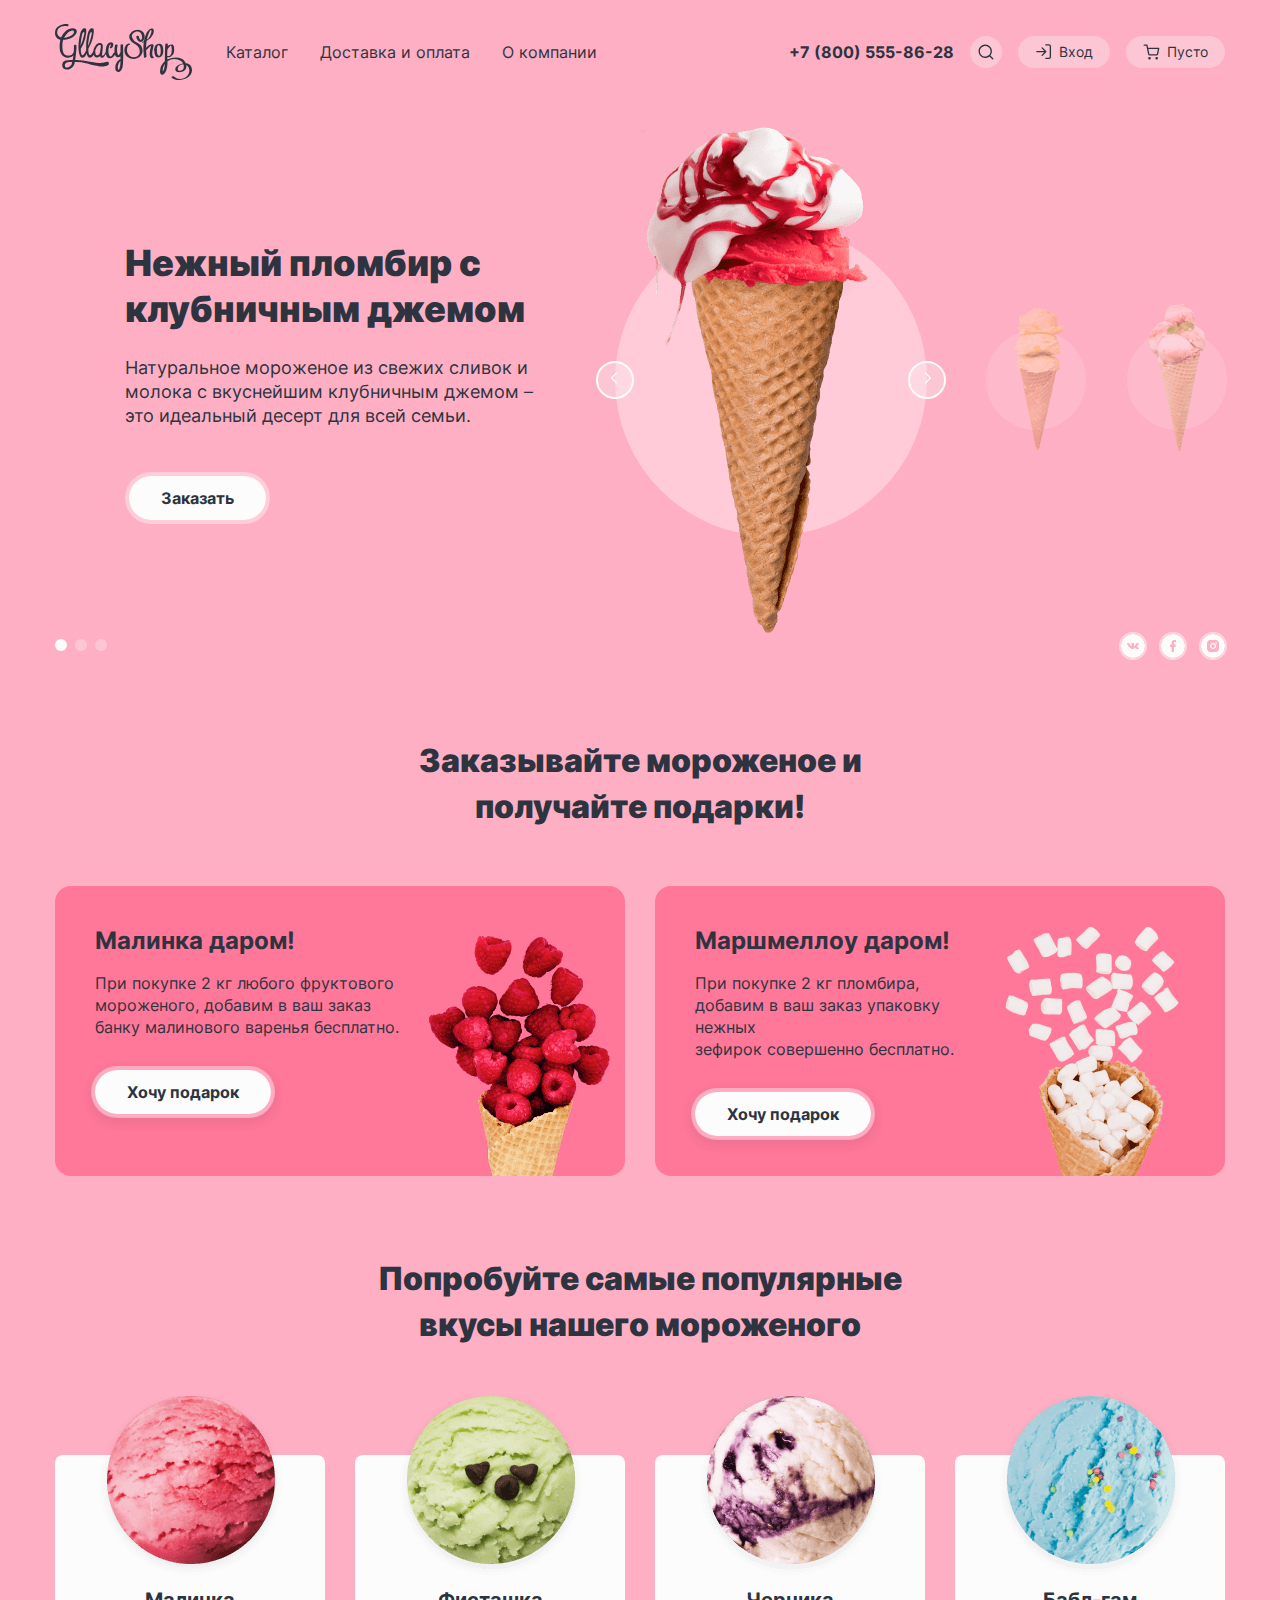
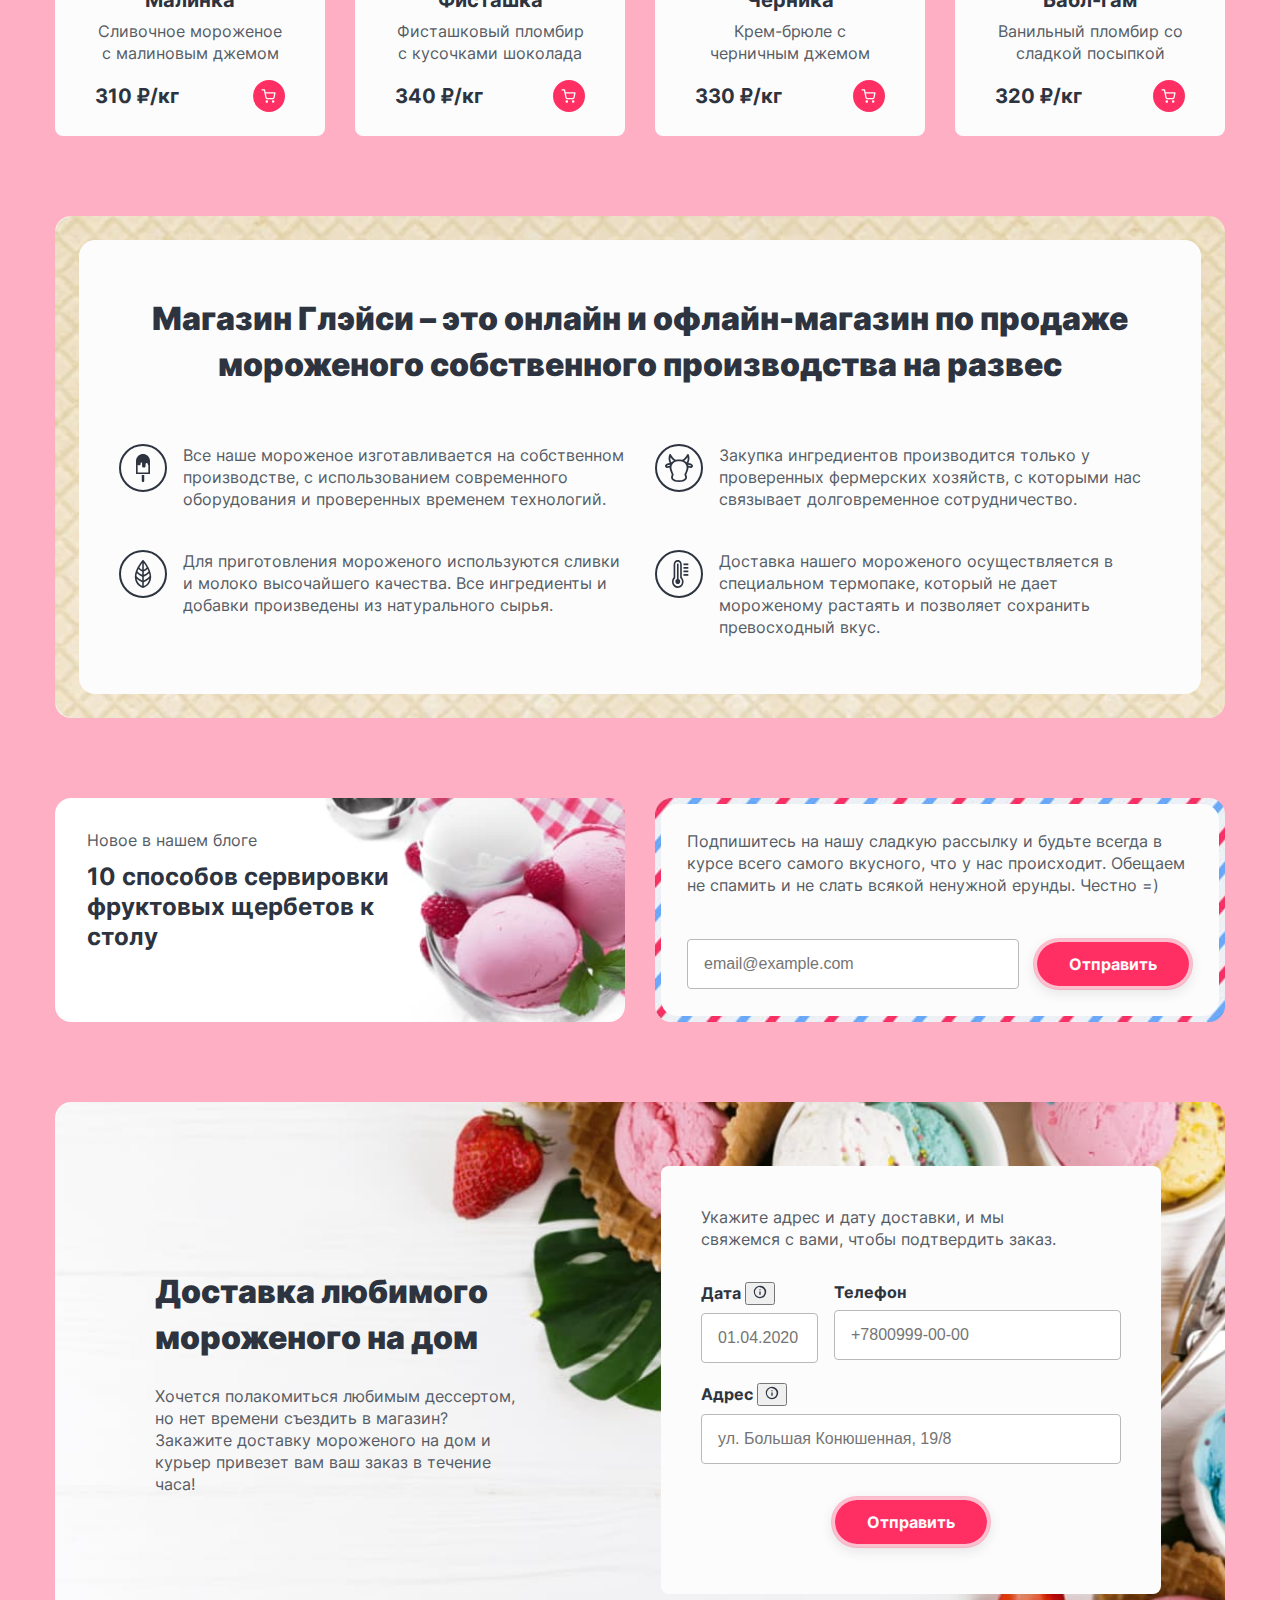
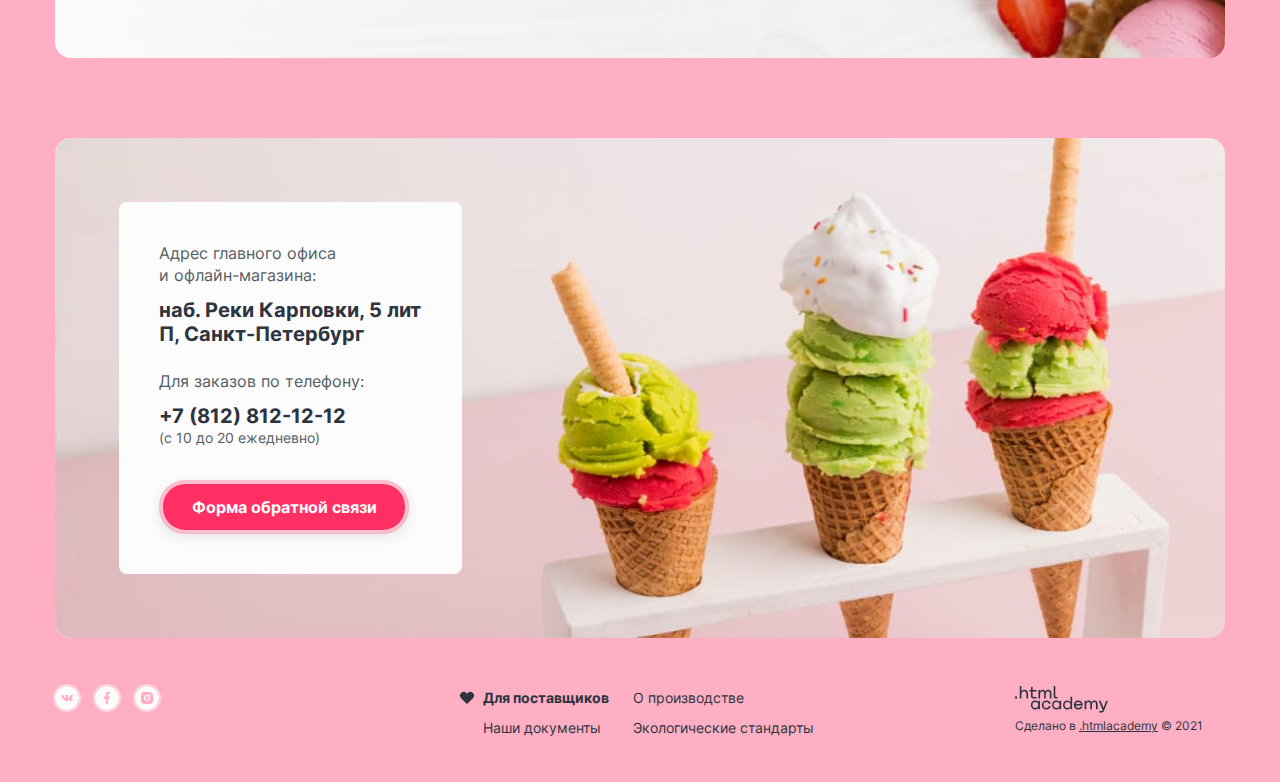
==== index.html @ a605c4fc "some positioning updates" ====
<!DOCTYPE html>
<html lang="ru">

<head>
  <meta charset="utf-8">
  <title>Gllacy Shop</title>
  <link rel="stylesheet" href="styles/styles.css">
</head>


<body>
  <header class="page-header">
    <div class="header-container">
      <a class="navigation-logo" href="index.html">
        <img class="icon-logo" src="images/icons/logo.svg" alt="Логотип магазин Gllacy Shop" width="137" height="56">
      </a>
      <nav class="navigation">
        <ul class="navigation-list">
          <li class="navigation-item">
            <a class="navigation-link" href="catalog.html">Каталог</a>
          </li>
          <li class="navigation-item">
            <a class="navigation-link" href="#">Доставка и оплата</a>
          </li>
          <li class="navigation-item">
            <a class="navigation-link" href="#">О компании</a>
          </li>
        </ul>
      </nav>
      <ul class="navigation-user-list">
        <li class="navigation-user-item">
          <a class="navigation-user-phone" href="tel:+78005558628">+7 (800) 555-86-28</a>
        </li>
        <li class="navigation-user-item">
          <a class="navigation-user-link navigation-user-link-search" href="#">
            <span class="visually-hidden">
              Поиск
            </span>
            <span class="navigation-icon">
              <svg aria-hidden="true" focusable="false" width="18" height="18" viewBox="0 0 18 18" fill="none"
                xmlns="http://www.w3.org/2000/svg">
                <path fill-rule="evenodd" clip-rule="evenodd"
                  d="M2.91286 8.24625C2.91286 5.30073 5.30068 2.91292 8.2462 2.91292C11.1917 2.91292 13.5795 5.30073 13.5795 8.24625C13.5795 9.68547 13.0095 10.9915 12.0828 11.951C12.0582 11.9695 12.0346 11.99 12.0123 12.0124C11.9899 12.0347 11.9694 12.0583 11.9509 12.0829C10.9915 13.0095 9.6854 13.5796 8.2462 13.5796C5.30068 13.5796 2.91286 11.1918 2.91286 8.24625ZM12.4653 13.4082C11.3161 14.3487 9.84703 14.9129 8.2462 14.9129C4.5643 14.9129 1.57953 11.9281 1.57953 8.24625C1.57953 4.56435 4.5643 1.57958 8.2462 1.57958C11.9281 1.57958 14.9129 4.56435 14.9129 8.24625C14.9129 9.84711 14.3486 11.3162 13.4081 12.4654L16.2176 15.2749C16.4779 15.5352 16.4779 15.9573 16.2176 16.2177C15.9572 16.478 15.5351 16.478 15.2748 16.2177L12.4653 13.4082Z"
                  fill="#2D3440" />
              </svg>
            </span>
          </a>
        </li>
        <li class="navigation-user-item">
          <a class="navigation-user-link" href="#">
            <span class="navigation-icon">
              <svg aria-hidden="true" focusable="false" width="18" height="18" fill="none"
                xmlns="http://www.w3.org/2000/svg">
                <path fill-rule="evenodd" clip-rule="evenodd"
                  d="M10.2 1.88c0-.37.3-.67.68-.67h3a2.17 2.17 0 0 1 2.16 2.17v10.5a2.17 2.17 0 0 1-2.16 2.16h-3a.67.67 0 0 1 0-1.33h3a.83.83 0 0 0 .83-.84V3.38a.83.83 0 0 0-.84-.83h-3a.67.67 0 0 1-.66-.67ZM6.66 4.4a.67.67 0 0 1 .95 0l3.74 3.75a.66.66 0 0 1 0 .95L7.6 12.85a.67.67 0 1 1-.95-.95l2.62-2.6h-7.4a.67.67 0 0 1 0-1.34h7.4L6.65 5.35a.67.67 0 0 1 0-.95Z"
                  fill="#2D3440" />
              </svg>
            </span>Вход
          </a>
        </li>
        <li class="navigation-user-item">
          <a class="navigation-user-link" href="#">
            <span class="visually-hidden">
              Корзина
            </span>
            <span class="navigation-icon">
              <svg aria-hidden="true" focusable="false" width="18" height="18" fill="none"
                xmlns="http://www.w3.org/2000/svg">
                <path fill-rule="evenodd" clip-rule="evenodd"
                  d="M1.31 1.49a.67.67 0 1 0 0 1.33h2.06l.54 2.7.01.05 1.1 5.44a1.97 1.97 0 0 0 1.96 1.6h6.32a1.97 1.97 0 0 0 1.96-1.6l1.05-5.47a.67.67 0 0 0-.66-.8H5.12l-.55-2.71a.67.67 0 0 0-.65-.54h-2.6Zm5.01 9.26L5.4 6.08h9.46l-.9 4.68a.64.64 0 0 1-.63.5H6.96a.64.64 0 0 1-.64-.5ZM5.21 15.2a1.32 1.32 0 1 1 2.64 0 1.32 1.32 0 0 1-2.64 0Zm7.17 0a1.32 1.32 0 1 1 2.64 0 1.32 1.32 0 0 1-2.64 0Z"
                  fill="#2D3440" />
              </svg>
            </span>
            Пусто
          </a>
        </li>
      </ul>
    </div>
  </header>
  <main class="main-container main-index">
    <h1 class="visually-hidden">Магазин "Глейси"</h1>
    <div class="slider-block-wrapper">
      <div class="slider-block">
        <article class="promo-slider-box">
          <div class="promo-slider-item">
            <h2 class="promo-slider-title">Нежный пломбир с клубничным джемом</h2>
            <p class="promo-slider-description">Натуральное мороженое из свежих сливок
              и молока с вкуснейшим клубничным джемом – это идеальный десерт для всей семьи. </p>
            <a class="promo-slider-order-link" href="catalog.html">Заказать</a>
          </div>
          <div class="promo-slider-image">
            <div class="slider-image-parent-big">
              <img class="slider-image" src="images/slide/big-ice-jam.png" alt="Нежный пломбир с клубничным джемом"
                width="306" height="507" />
            </div>
            <div class="slider-image-parent-sub1">
              <img class="slider-image-sub1" src="images/slide/ice-banan.png" alt="Сливочное мороженое со вкусом банана"
                width="66" height="150">
            </div>
            <div class="slider-image-parent-sub2">
              <img class="slider-image-sub2" src="images/slide/ice-marshmallow.png"
                alt="Карамельный пломбир с маршмеллоу" width="66" height="150">
            </div>
          </div>
        </article>
        <article class="promo-slider-box visually-hidden">
          <div class="promo-slider-item">
            <h2 class="promo-slider-title">Сливочное мороженое со вкусом банана</h2>
            <p class="promo-slider-description">Сливочное мороженое с ярким банановым вкусом подарит вам свежесть и
              наслаждение даже в самый жаркий летний день. </p>
            <a class="promo-slider-order-link" href="catalog.html">Заказать</a>
          </div>
          <div class="promo-slider-image">
            <div class="slider-image-parent-big">
              <img class="slider-image" src="images/slide/big-ice-banan.png" alt="Сливочное мороженое со вкусом банана"
                width="306" height="507">
            </div>
            <div class="slider-image-parent-sub1">
              <img class="slider-image-sub1" src="images/slide/ice-marshmallow.png"
                alt="Карамельный пломбир с маршмеллоу" width="66" height="150">
            </div>
            <div class="slider-image-parent-sub2">
              <img class="slider-image-sub2" src="images/slide/ice-jam.png" alt="Нежный пломбир с клубничным джемом"
                width="66" height="150">
            </div>
          </div>
        </article>
        <article class="promo-slider-box visually-hidden">
          <div class="promo-slider-item">
            <h2 class="promo-slider-title">Карамельный пломбир с маршмеллоу</h2>
            <p class="promo-slider-description">Необычный сладкий дессерт с карамельный топпингом и кусочками зефира
              завоюет
              сердца сладкоежек всех возрастов.</p>
            <a class="promo-slider-order-link" href="catalog.html">Заказать</a>
          </div>
          <div class="promo-slider-image">
            <div class="slider-image-parent-big">
              <img class="slider-image" src="images/slide/big-ice-marshmallow.png"
                alt="Карамельный пломбир с маршмеллоу" width="306" height="507">
            </div>
            <div class="slider-image-parent-sub1">
              <img class="slider-image-sub1" src="images/slide/ice-jam.png" alt="Нежный пломбир с клубничным джемом"
                width="66" height="150">
            </div>
            <div class="slider-image-parent-sub2">
              <img class="slider-image-sub2" src="images/slide/ice-banan.png" alt="Сливочное мороженое со вкусом банана"
                width="66" height="150">
            </div>
          </div>
        </article>
        <div class="slider-controls">
          <button class="slider-button slider-prev" type="button">
            <span class="visually-hidden">Предыдущее фото</span>
            <span class="slider-button-prev">
              <svg class="icon-pagination" aria-hidden="true" focusable="false" width="16" height="16"
                viewBox="0 0 16 16" fill="none" xmlns="http://www.w3.org/2000/svg">
                <path fill-rule="evenodd" clip-rule="evenodd"
                  d="M9.8033 3.80521C10.063 3.54551 10.063 3.12446 9.8033 2.86476C9.54361 2.60506 9.12255 2.60506 8.86285 2.86476L4.19477 7.53284C3.93593 7.79168 3.93508 8.21081 4.19221 8.47071C4.19338 8.47189 4.19454 8.47307 4.19572 8.47424L8.8638 13.1423C9.12349 13.402 9.54455 13.402 9.80425 13.1423C10.0639 12.8826 10.0639 12.4616 9.80425 12.2019L5.60545 8.00307L9.8033 3.80521Z" />
              </svg>
            </span>
          </button>
          <button class="slider-button slider-next" type="button">
            <span class="visually-hidden">Следующее фото</span>
            <span class="slider-button-next">
              <svg class="icon-pagination" aria-hidden="true" focusable="false" width="16" height="16"
                viewBox="0 0 16 16" fill="none" xmlns="http://www.w3.org/2000/svg">
                <path fill-rule="evenodd" clip-rule="evenodd"
                  d="M7.13526 2.86476C6.87557 2.60506 6.45451 2.60506 6.19481 2.86476C5.93511 3.12446 5.93511 3.54551 6.19481 3.80521L10.3961 8.00649L6.19477 12.2078C5.93508 12.4675 5.93508 12.8886 6.19477 13.1483C6.45447 13.408 6.87553 13.408 7.13523 13.1483L11.8039 8.47955C11.8049 8.47861 11.8058 8.47767 11.8068 8.47672C12.0665 8.21702 12.0665 7.79597 11.8068 7.53627L7.13526 2.86476Z" />
              </svg>
            </span>
          </button>
        </div>
        <div class="pagination-social-box-wrapper">
          <ol class="slider-pagination">
            <li class="slider-pagination-item">
              <button class="slider-pagination-button slider-pagination-button-current" type="button">
                <span class="visually-hidden">1 фото</span>
              </button>
            </li>
            <li class="slider-pagination-item">
              <button class="slider-pagination-button" type="button">
                <span class="visually-hidden">2 фото</span>
              </button>
            </li>
            <li class="slider-pagination-item">
              <button class="slider-pagination-button" type="button">
                <span class="visually-hidden">3 фото</span>
              </button>
            </li>
          </ol>
          <div class="social-icon-box">
            <h2 class="visually-hidden">мы в социальных сетях</h2>
            <ul class="social-icon-list">
              <li class="social-icon-item">
                <a class="button social-icon-anchor" href="https://vk.com/htmlacademy">
                  <span class="visually-hidden">ВКонтакте</span>

                  <svg aria-hidden="true" focusable="false" width="24" height="24" fill="none"
                    xmlns="http://www.w3.org/2000/svg">
                    <path fill-rule="evenodd" clip-rule="evenodd"
                      d="M24 12a12 12 0 1 1-24 0 12 12 0 0 1 24 0Zm-11.41 2.97h-.72s-1.58.09-2.98-1.18C7.37 12.4 6.03 9.65 6.03 9.65s-.07-.18 0-.27c.1-.1.36-.1.36-.1l1.72-.01s.16.02.27.1c.1.05.15.17.15.17s.28.61.65 1.17c.71 1.08 1.05 1.32 1.29 1.2.35-.16.25-1.53.25-1.53s0-.5-.18-.71c-.14-.17-.41-.22-.53-.24-.1-.01.06-.2.26-.3.31-.13.86-.13 1.5-.13.5 0 .65.03.84.07.46.1.44.41.41 1.08l-.02.7v.18c-.01.34-.02.73.23.88.13.07.45 0 1.26-1.19.38-.56.66-1.23.66-1.23s.07-.12.16-.17c.1-.05.24-.04.24-.04h1.8s.54-.06.63.15c.1.23-.2.75-.94 1.61-.7.82-1.03 1.12-1 1.38.01.2.23.38.66.72.89.73 1.13 1.1 1.18 1.2l.01.01c.4.58-.44.62-.44.62l-1.6.02s-.34.06-.8-.2a3.94 3.94 0 0 1-.69-.6c-.33-.34-.65-.66-.91-.58-.45.12-.44.96-.44.96s0 .18-.1.28c-.1.1-.32.12-.32.12Z" />
                  </svg>

                </a>
              </li>
              <li class="social-icon-item">
                <a class="button social-icon-anchor" href="https://www.facebook.com/htmlacademy">
                  <span class="visually-hidden">Фейсбук</span>

                  <svg aria-hidden="true" focusable="false" width="24" height="24" fill="none"
                    xmlns="http://www.w3.org/2000/svg">
                    <path fill-rule="evenodd" clip-rule="evenodd"
                      d="M24 12a12 12 0 1 1-24 0 12 12 0 0 1 24 0Zm-9.57.9H13V18h-2.29v-5.1H9v-2.4h1.71V8.82c0-1.83 1.1-2.82 2.66-2.82.74 0 1.44.06 1.63.08V8.1h-.86C13 8.1 13 8.68 13 9.3v1.2h2l-.57 2.4Z" />
                  </svg>

                </a>
              </li>
              <li class="social-icon-item">
                <a class="button social-icon-anchor" href="https://www.instagram.com/htmlacademy">
                  <span class="visually-hidden">Интаграм</span>

                  <svg aria-hidden="true" focusable="false" width="24" height="24" fill="none"
                    xmlns="http://www.w3.org/2000/svg">
                    <path fill-rule="evenodd" clip-rule="evenodd"
                      d="M24 12a12 12 0 1 1-24 0 12 12 0 0 1 24 0Zm-9.53-5.96C13.83 6 13.63 6 12 6c-1.63 0-1.83 0-2.47.04-.64.03-1.08.13-1.46.28-.4.15-.76.38-1.06.69-.3.3-.54.66-.7 1.06-.14.38-.24.82-.27 1.46C6 10.17 6 10.37 6 12c0 1.63 0 1.83.04 2.47.03.64.13 1.08.28 1.46.15.4.38.76.69 1.06.3.3.66.54 1.06.7.38.14.82.24 1.46.27.64.03.84.04 2.47.04 1.63 0 1.83 0 2.47-.04a4.43 4.43 0 0 0 1.46-.28c.4-.15.76-.38 1.06-.69.3-.3.54-.66.7-1.06.14-.38.24-.82.27-1.46.03-.64.04-.84.04-2.47 0-1.63 0-1.83-.04-2.47a4.43 4.43 0 0 0-.28-1.46c-.15-.4-.38-.76-.69-1.06a2.93 2.93 0 0 0-1.06-.7 4.42 4.42 0 0 0-1.46-.27Zm-4.6 3.84a3 3 0 1 1 4.25 4.24 3 3 0 0 1-4.24-4.24Zm5.81-1.56a.75.75 0 1 1-1.06 1.06.75.75 0 0 1 1.06-1.06Zm-2.4 2.4a1.8 1.8 0 1 0-2.55 2.55 1.8 1.8 0 0 0 2.54-2.54Z" />
                  </svg>

                </a>
              </li>
            </ul>
          </div>
        </div>
      </div>
    </div>
    <div class="free-gifts-wrapper">
      <section class="free-gifts">
        <h2 class="free-gifts-title">Заказывайте мороженое и получайте подарки!</h2>
        <div class="free-gifts-box">
          <article class="free-gifts-article free-gifts-article-raspberry">
            <div class="free-gifts-text-box">
              <h3 class="free-gifts-article-title free-gifts-title-raspberry">Малинка даром!</h3>
              <p class="free-gifts-description-raspberry">При покупке 2 кг любого фруктового мороженого, добавим в ваш
                заказ банку
                малинового варенья бесплатно.</p>
              <a class="free-gifts-link" href="#">Хочу подарок</a>
            </div>
          </article>
          <article class="free-gifts-article free-gifts-article-marshmallow">
            <div class="free-gifts-text-box">
              <h3 class="free-gifts-article-title free-gifts-title-marshmallow">Маршмеллоу даром!</h3>
              <p class="free-gifts-description-marshmallow">При покупке 2 кг пломбира, добавим в ваш заказ упаковку
                нежных<br> зефирок
                совершенно бесплатно.</p>
              <a class="free-gifts-link" href="#">Хочу подарок</a>
            </div>
          </article>
        </div>
      </section>
    </div>
    <div class="product-wrapper">
      <section class="product">
        <h2 class="product-title">Попробуйте самые популярные вкусы нашего мороженого</h2>
        <ul class="product-list">
          <li class="product-card color-primary-text">
            <a class="product-card-link" href="product.html">
              <img class="card-image" src="images/catalog/raspberry.png" alt="Шарик мороженого" width="192"
                height="184">
              <h3 class="card-title">Малинка</h3>
            </a>
            <p class="card-description">Сливочное мороженое с малиновым джемом</p>
            <div class="card-price-box">
              <span class="visually-hidden">
                Цена
              </span>
              <b class="card-price">310 ₽/кг</b>
              <a class="card-link" href="#">
                <span class="visually-hidden">
                  Купить
                </span>
                <span class="icon-basket-pink">
                  <svg class="icon-basket" aria-hidden="true" focusable="false" width="16" height="16"
                    viewBox="0 0 16 16" fill="none" xmlns="http://www.w3.org/2000/svg">
                    <path fill-rule="evenodd" clip-rule="evenodd"
                      d="M1.16667 1.25C0.798477 1.25 0.5 1.54848 0.5 1.91667C0.5 2.28486 0.798477 2.58333 1.16667 2.58333H2.93794L3.40537 4.91872C3.40821 4.93667 3.41176 4.95438 3.416 4.97182L4.38338 9.80515L4.3835 9.80571C4.46706 10.2257 4.69562 10.603 5.02921 10.8715C5.36111 11.1387 5.77595 11.2813 6.20183 11.2748H11.8225C12.2484 11.2813 12.6633 11.1387 12.9952 10.8715C13.3289 10.6029 13.5575 10.2254 13.641 9.80515L13.641 9.80515L13.642 9.80016L14.5691 4.93872C14.6063 4.74355 14.5545 4.54195 14.4279 4.38887C14.3012 4.23578 14.1129 4.14716 13.9142 4.14716H4.61072L4.1381 1.78583C4.07574 1.47426 3.80215 1.25 3.4844 1.25H1.16667ZM5.69098 9.54444L4.87759 5.4805H13.1084L12.3328 9.54736C12.31 9.65988 12.2485 9.7609 12.1591 9.83291C12.0691 9.90535 11.9565 9.94383 11.841 9.94162L11.841 9.94149H11.8282H6.19614V9.94137L6.18337 9.94162C6.06787 9.94383 5.95528 9.90535 5.8653 9.83291C5.77531 9.76048 5.71368 9.6587 5.69117 9.5454L5.69098 9.54444ZM4.55739 13.5054C4.55739 12.8175 5.1151 12.2597 5.80307 12.2597C6.49105 12.2597 7.04876 12.8175 7.04876 13.5054C7.04876 14.1934 6.49105 14.7511 5.80307 14.7511C5.1151 14.7511 4.55739 14.1934 4.55739 13.5054ZM10.9307 13.5054C10.9307 12.8175 11.4884 12.2597 12.1764 12.2597C12.8644 12.2597 13.4221 12.8175 13.4221 13.5054C13.4221 14.1934 12.8644 14.7511 12.1764 14.7511C11.4884 14.7511 10.9307 14.1934 10.9307 13.5054Z" />
                  </svg>
                </span>
              </a>
            </div>
          </li>
          <li class="product-card color-primary-text">
            <a class="product-card-link" href="product.html">
              <img class="card-image" src="images/catalog/pistachio.png" alt="Шарик мороженого" width="192"
                height="184">
              <h3 class="card-title">Фисташка</h3>
            </a>
            <p class="card-description">Фисташковый пломбир с кусочками шоколада</p>
            <div class="card-price-box">
              <span class="visually-hidden">
                Цена
              </span>
              <b class="card-price">340 ₽/кг</b>
              <a class="card-link" href="#">
                <span class="visually-hidden">
                  Купить
                </span>
                <span class="icon-basket-pink">
                  <svg class="icon-basket" aria-hidden="true" focusable="false" width="16" height="16"
                    viewBox="0 0 16 16" fill="none" xmlns="http://www.w3.org/2000/svg">
                    <path fill-rule="evenodd" clip-rule="evenodd"
                      d="M1.16667 1.25C0.798477 1.25 0.5 1.54848 0.5 1.91667C0.5 2.28486 0.798477 2.58333 1.16667 2.58333H2.93794L3.40537 4.91872C3.40821 4.93667 3.41176 4.95438 3.416 4.97182L4.38338 9.80515L4.3835 9.80571C4.46706 10.2257 4.69562 10.603 5.02921 10.8715C5.36111 11.1387 5.77595 11.2813 6.20183 11.2748H11.8225C12.2484 11.2813 12.6633 11.1387 12.9952 10.8715C13.3289 10.6029 13.5575 10.2254 13.641 9.80515L13.641 9.80515L13.642 9.80016L14.5691 4.93872C14.6063 4.74355 14.5545 4.54195 14.4279 4.38887C14.3012 4.23578 14.1129 4.14716 13.9142 4.14716H4.61072L4.1381 1.78583C4.07574 1.47426 3.80215 1.25 3.4844 1.25H1.16667ZM5.69098 9.54444L4.87759 5.4805H13.1084L12.3328 9.54736C12.31 9.65988 12.2485 9.7609 12.1591 9.83291C12.0691 9.90535 11.9565 9.94383 11.841 9.94162L11.841 9.94149H11.8282H6.19614V9.94137L6.18337 9.94162C6.06787 9.94383 5.95528 9.90535 5.8653 9.83291C5.77531 9.76048 5.71368 9.6587 5.69117 9.5454L5.69098 9.54444ZM4.55739 13.5054C4.55739 12.8175 5.1151 12.2597 5.80307 12.2597C6.49105 12.2597 7.04876 12.8175 7.04876 13.5054C7.04876 14.1934 6.49105 14.7511 5.80307 14.7511C5.1151 14.7511 4.55739 14.1934 4.55739 13.5054ZM10.9307 13.5054C10.9307 12.8175 11.4884 12.2597 12.1764 12.2597C12.8644 12.2597 13.4221 12.8175 13.4221 13.5054C13.4221 14.1934 12.8644 14.7511 12.1764 14.7511C11.4884 14.7511 10.9307 14.1934 10.9307 13.5054Z" />
                  </svg>
                </span>
              </a>
            </div>
          </li>
          <li class="product-card color-primary-text">
            <a class="product-card-link" href="product.html">
              <img class="card-image" src="images/catalog/blueberry.png" alt="Шарик мороженого" width="192"
                height="184">
              <h3 class="card-title">Черника</h3>
            </a>
            <p class="card-description">Крем-брюле с черничным джемом</p>
            <div class="card-price-box">
              <span class="visually-hidden">
                Цена
              </span>
              <b class="card-price">330 ₽/кг</b>
              <a class="card-link" href="#">
                <span class="visually-hidden">
                  Купить
                </span>
                <span class="icon-basket-pink">
                  <svg class="icon-basket" aria-hidden="true" focusable="false" width="16" height="16"
                    viewBox="0 0 16 16" fill="none" xmlns="http://www.w3.org/2000/svg">
                    <path fill-rule="evenodd" clip-rule="evenodd"
                      d="M1.16667 1.25C0.798477 1.25 0.5 1.54848 0.5 1.91667C0.5 2.28486 0.798477 2.58333 1.16667 2.58333H2.93794L3.40537 4.91872C3.40821 4.93667 3.41176 4.95438 3.416 4.97182L4.38338 9.80515L4.3835 9.80571C4.46706 10.2257 4.69562 10.603 5.02921 10.8715C5.36111 11.1387 5.77595 11.2813 6.20183 11.2748H11.8225C12.2484 11.2813 12.6633 11.1387 12.9952 10.8715C13.3289 10.6029 13.5575 10.2254 13.641 9.80515L13.641 9.80515L13.642 9.80016L14.5691 4.93872C14.6063 4.74355 14.5545 4.54195 14.4279 4.38887C14.3012 4.23578 14.1129 4.14716 13.9142 4.14716H4.61072L4.1381 1.78583C4.07574 1.47426 3.80215 1.25 3.4844 1.25H1.16667ZM5.69098 9.54444L4.87759 5.4805H13.1084L12.3328 9.54736C12.31 9.65988 12.2485 9.7609 12.1591 9.83291C12.0691 9.90535 11.9565 9.94383 11.841 9.94162L11.841 9.94149H11.8282H6.19614V9.94137L6.18337 9.94162C6.06787 9.94383 5.95528 9.90535 5.8653 9.83291C5.77531 9.76048 5.71368 9.6587 5.69117 9.5454L5.69098 9.54444ZM4.55739 13.5054C4.55739 12.8175 5.1151 12.2597 5.80307 12.2597C6.49105 12.2597 7.04876 12.8175 7.04876 13.5054C7.04876 14.1934 6.49105 14.7511 5.80307 14.7511C5.1151 14.7511 4.55739 14.1934 4.55739 13.5054ZM10.9307 13.5054C10.9307 12.8175 11.4884 12.2597 12.1764 12.2597C12.8644 12.2597 13.4221 12.8175 13.4221 13.5054C13.4221 14.1934 12.8644 14.7511 12.1764 14.7511C11.4884 14.7511 10.9307 14.1934 10.9307 13.5054Z" />
                  </svg>
                </span>
              </a>
            </div>
          </li>
          <li class="product-card color-primary-text">
            <a class="product-card-link" href="product.html">
              <img class="card-image" src="images/catalog/bubblegum.png" alt="Шарик мороженого" width="192"
                height="184">
              <h3 class="card-title">Бабл-гам</h3>
            </a>
            <p class="card-description">Ванильный пломбир со сладкой посыпкой</p>
            <div class="card-price-box">
              <span class="visually-hidden">
                Цена
              </span>
              <b class="card-price">320 ₽/кг</b>
              <a class="card-link" href="#">
                <span class="visually-hidden">
                  Купить
                </span>
                <span class="icon-basket-pink">
                  <svg class="icon-basket" aria-hidden="true" focusable="false" width="16" height="16"
                    viewBox="0 0 16 16" fill="none" xmlns="http://www.w3.org/2000/svg">
                    <path fill-rule="evenodd" clip-rule="evenodd"
                      d="M1.16667 1.25C0.798477 1.25 0.5 1.54848 0.5 1.91667C0.5 2.28486 0.798477 2.58333 1.16667 2.58333H2.93794L3.40537 4.91872C3.40821 4.93667 3.41176 4.95438 3.416 4.97182L4.38338 9.80515L4.3835 9.80571C4.46706 10.2257 4.69562 10.603 5.02921 10.8715C5.36111 11.1387 5.77595 11.2813 6.20183 11.2748H11.8225C12.2484 11.2813 12.6633 11.1387 12.9952 10.8715C13.3289 10.6029 13.5575 10.2254 13.641 9.80515L13.641 9.80515L13.642 9.80016L14.5691 4.93872C14.6063 4.74355 14.5545 4.54195 14.4279 4.38887C14.3012 4.23578 14.1129 4.14716 13.9142 4.14716H4.61072L4.1381 1.78583C4.07574 1.47426 3.80215 1.25 3.4844 1.25H1.16667ZM5.69098 9.54444L4.87759 5.4805H13.1084L12.3328 9.54736C12.31 9.65988 12.2485 9.7609 12.1591 9.83291C12.0691 9.90535 11.9565 9.94383 11.841 9.94162L11.841 9.94149H11.8282H6.19614V9.94137L6.18337 9.94162C6.06787 9.94383 5.95528 9.90535 5.8653 9.83291C5.77531 9.76048 5.71368 9.6587 5.69117 9.5454L5.69098 9.54444ZM4.55739 13.5054C4.55739 12.8175 5.1151 12.2597 5.80307 12.2597C6.49105 12.2597 7.04876 12.8175 7.04876 13.5054C7.04876 14.1934 6.49105 14.7511 5.80307 14.7511C5.1151 14.7511 4.55739 14.1934 4.55739 13.5054ZM10.9307 13.5054C10.9307 12.8175 11.4884 12.2597 12.1764 12.2597C12.8644 12.2597 13.4221 12.8175 13.4221 13.5054C13.4221 14.1934 12.8644 14.7511 12.1764 14.7511C11.4884 14.7511 10.9307 14.1934 10.9307 13.5054Z" />
                  </svg>
                </span>
              </a>
            </div>
          </li>
        </ul>
      </section>
    </div>
    <div class="advantages-wrapper">
      <article class="advantages">
        <div class="advantages-box">
          <h2 class="advantages-title">Магазин Глэйси – это онлайн и офлайн-магазин по продаже мороженого собственного
            производства на развес</h2>
          <ul class="advantages-list color-primary-text">
            <li class="advantages-item">
              <span class="advantages-icon-ice advantages-icon-circle">
                <svg aria-hidden="true" focusable="false" width="32" height="32" viewBox="0 0 32 32" fill="none"
                  xmlns="http://www.w3.org/2000/svg">
                  <path
                    d="M16 0C14.042 0.00226696 12.1526 0.721694 10.689 2.02231C9.22536 3.32294 8.28885 5.11465 8.05647 7.05882H8V22.9459H24V7.05882H23.9435C23.7111 5.11465 22.7746 3.32294 21.311 2.02231C19.8474 0.721694 17.958 0.00226696 16 0ZM22.1176 21.0635H9.88235V12.3859C10.0569 12.5964 10.2801 12.7612 10.5326 12.8662C10.7851 12.9711 11.0594 13.013 11.3318 12.9882C12.5459 12.9882 13.3365 12.3106 13.3365 11.4541V10.6353C13.3242 10.5223 13.3359 10.408 13.3708 10.2998C13.4057 10.1917 13.4629 10.0921 13.5388 10.0075C13.6147 9.92291 13.7076 9.85527 13.8114 9.80897C13.9152 9.76266 14.0275 9.73873 14.1412 9.73873C14.2548 9.73873 14.3672 9.76266 14.471 9.80897C14.5748 9.85527 14.6676 9.92291 14.7435 10.0075C14.8195 10.0921 14.8767 10.1917 14.9116 10.2998C14.9464 10.408 14.9581 10.5223 14.9459 10.6353V13.7318C14.949 13.9809 15.0049 14.2266 15.1101 14.4525C15.2152 14.6784 15.3671 14.8794 15.5557 15.0422C15.7443 15.205 15.9654 15.326 16.2042 15.397C16.443 15.468 16.6942 15.4875 16.9412 15.4541C17.1822 15.4885 17.4278 15.4721 17.6622 15.4062C17.8966 15.3402 18.1146 15.2261 18.3024 15.0711C18.4902 14.9161 18.6436 14.7236 18.7528 14.5059C18.8619 14.2883 18.9245 14.0503 18.9365 13.8071V11.7271C18.9213 11.5516 18.9428 11.375 18.9996 11.2083C19.0563 11.0417 19.1471 10.8886 19.2661 10.7589C19.3851 10.6291 19.5298 10.5255 19.691 10.4547C19.8521 10.3838 20.0263 10.3472 20.2024 10.3472C20.3784 10.3472 20.5526 10.3838 20.7137 10.4547C20.8749 10.5255 21.0196 10.6291 21.1386 10.7589C21.2576 10.8886 21.3484 11.0417 21.4052 11.2083C21.4619 11.375 21.4834 11.5516 21.4682 11.7271C21.4651 11.7552 21.4651 11.7836 21.4682 11.8118C21.492 11.994 21.5626 12.1669 21.6731 12.3137C21.7836 12.4605 21.9303 12.5762 22.0988 12.6494V21.12L22.1176 21.0635Z"
                    fill="#2D3440" />
                  <path
                    d="M14.5882 30.5882C14.5882 30.9627 14.737 31.3217 15.0017 31.5865C15.2665 31.8513 15.6256 32 16 32C16.3744 32 16.7335 31.8513 16.9983 31.5865C17.263 31.3217 17.4118 30.9627 17.4118 30.5882V23.8871H14.5882V30.5882Z"
                    fill="#2D3440" />
                </svg>
              </span>
              <p class="advantages-description">Все наше мороженое изготавливается на собственном производстве, с
                использованием современного оборудования и проверенных временем технологий.</p>
            </li>
            <li class="advantages-item">
              <span class="advantages-icon-cow advantages-icon-circle">
                <svg aria-hidden="true" focusable="false" width="32" height="32" viewBox="0 0 32 32" fill="none"
                  xmlns="http://www.w3.org/2000/svg">
                  <path
                    d="M26.749 10.2868C27.474 8.80266 27.8877 7.19428 27.9663 5.55457C28.0449 3.91487 27.7868 2.27635 27.2069 0.733729C27.1454 0.545774 27.0283 0.379397 26.8701 0.255243C26.7118 0.131088 26.5193 0.0546191 26.3165 0.0353232C26.1138 0.0160272 25.9096 0.0547534 25.7293 0.146697C25.5491 0.238641 25.4007 0.379756 25.3026 0.552534C23.9811 2.83761 21.1404 6.52192 19.0593 6.69304H18.9656C18.0088 6.51104 17.0374 6.40999 16.0624 6.39105C15.084 6.40976 14.1092 6.51081 13.1489 6.69304H13.076C10.9949 6.53198 8.11254 2.84768 6.78062 0.5626C6.68772 0.379765 6.53967 0.228499 6.35602 0.128794C6.17237 0.0290884 5.96177 -0.0143639 5.75205 0.00417911C5.54233 0.0227221 5.34337 0.102388 5.18144 0.232648C5.01952 0.362908 4.90227 0.537632 4.84517 0.733729C4.25518 2.27092 3.98722 3.90631 4.05689 5.54466C4.12656 7.183 4.53247 8.79157 5.25099 10.2767C3.44041 10.4981 1.14077 11.0619 0.308319 12.4812C0.106372 12.8176 0 13.1996 0 13.5885C0 13.9775 0.106372 14.3595 0.308319 14.6958C0.546685 15.1071 0.901469 15.444 1.33096 15.6669C1.76045 15.8898 2.2468 15.9895 2.73283 15.9541C3.595 15.9371 4.44736 15.7735 5.25099 15.471C5.24385 16.0141 5.28914 16.5567 5.38626 17.0916C5.85074 18.8799 6.4596 20.6301 7.20725 22.3262C7.40495 22.7993 7.62347 23.3328 7.73793 23.6549C7.39611 24.4629 7.12801 25.2982 6.9367 26.1514C6.88729 26.7542 6.96512 27.3605 7.16547 27.9333C7.36582 28.5061 7.6845 29.0335 8.10213 29.4834C9.61095 31.1544 12.2644 32 16.0312 32C19.7981 32 22.4619 31.1544 23.9603 29.4834C24.38 29.0348 24.7 28.5076 24.9005 27.9344C25.1009 27.3613 25.1776 26.7544 25.1257 26.1514C24.9379 25.2985 24.6733 24.4632 24.3349 23.6549C24.4494 23.3328 24.6679 22.8094 24.8552 22.3262C25.6107 20.633 26.2198 18.8822 26.6762 17.0916C26.7812 16.5576 26.83 16.0146 26.8218 15.471C27.5992 15.7646 28.4226 15.928 29.2568 15.9541C29.7441 15.989 30.2317 15.8892 30.6628 15.6664C31.0938 15.4437 31.4506 15.1071 31.6917 14.6958C31.8936 14.3595 32 13.9775 32 13.5885C32 13.1996 31.8936 12.8176 31.6917 12.4812C30.8696 11.1122 28.57 10.5082 26.749 10.2868ZM25.7605 3.60266C26.1358 5.70773 25.7693 7.87373 24.7199 9.75323C24.4591 9.44688 24.1812 9.15452 23.8875 8.87745C23.2994 8.35447 22.6284 7.92623 21.9 7.60909C23.4008 6.48278 24.7043 5.12998 25.7605 3.60266ZM6.29155 3.60266C7.33719 5.14061 8.63803 6.50107 10.1416 7.62922C9.41452 7.93761 8.74889 8.3669 8.17497 8.89759C7.87702 9.17376 7.59561 9.46616 7.33211 9.77337C6.2796 7.8876 5.91311 5.71424 6.29155 3.60266ZM2.19174 13.7295C2.09809 13.5684 2.1293 13.5181 2.19174 13.4778C2.43107 13.0852 3.63812 12.4712 5.94817 12.2396C5.8337 12.5316 5.72965 12.8235 5.636 13.1255C4.28327 13.7999 2.47269 14.2227 2.19174 13.7295ZM24.6263 16.7494C24.1904 18.4019 23.627 20.0204 22.9405 21.5913C22.6688 22.2068 22.4291 22.835 22.2226 23.4738L22.1601 23.7858L22.2746 24.0677C22.6037 24.8353 22.8716 25.6261 23.0758 26.4333C23.0868 26.7508 23.0327 27.0673 22.9166 27.3644C22.8006 27.6616 22.6248 27.9336 22.3995 28.1647C21.6503 29.0002 19.9437 29.9867 16.0416 29.9867C12.1395 29.9867 10.433 28.9801 9.68379 28.1647C9.23452 27.6944 8.99197 27.0735 9.00742 26.4333C9.21588 25.6261 9.4872 24.8353 9.81906 24.0677L9.93352 23.7858L9.86068 23.4738C9.66532 22.8294 9.42901 22.1974 9.1531 21.5813C8.4547 20.0024 7.88414 18.3735 7.44658 16.7091C7.24813 15.5489 7.34533 14.3593 7.72975 13.2436C8.11417 12.128 8.7742 11.1199 9.65257 10.3069C11.2238 8.77679 14.7825 8.43453 16.0208 8.42447C17.2591 8.4144 20.745 8.76673 22.4099 10.327C23.2936 11.1323 23.9582 12.1361 24.3449 13.2494C24.7315 14.3626 24.8281 15.551 24.6263 16.7091V16.7494ZM29.8291 13.7295C29.5585 14.2127 27.7479 13.7999 26.4576 13.1355C26.3744 12.8336 26.2703 12.5416 26.1559 12.2396C28.4451 12.4712 29.6418 13.0852 29.8707 13.4778C29.9227 13.5181 29.9435 13.5684 29.8499 13.7295H29.8291Z"
                    fill="#2D3440" />
                </svg>
              </span>
              <p class="advantages-description">Закупка ингредиентов производится только у проверенных фермерских
                хозяйств,
                с которыми нас связывает долговременное сотрудничество.</p>
            </li>
            <li class="advantages-item">
              <span class="advantages-icon-leaf advantages-icon-circle">
                <svg aria-hidden="true" focusable="false" width="32" height="32" viewBox="0 0 32 32" fill="none"
                  xmlns="http://www.w3.org/2000/svg">
                  <path
                    d="M25.3243 18.4851C24.9176 9.40971 17.0094 0.620945 16.6569 0.238825C16.6569 0.238825 16.6569 0.238825 16.6118 0.238825L16.5033 0.114636L16.3858 0.038212H15.8797L15.708 0H15.6628L15.5001 0.114636L15.4007 0.200613C15.4007 0.200613 15.4007 0.200613 15.3555 0.200613C15.003 0.620945 7.09482 9.41926 6.67004 18.4851C6.66555 18.5518 6.66555 18.6189 6.67004 18.6857C6.67004 19.0296 6.67004 19.3735 6.67004 19.7269C7.01348 29.5665 15.708 31.9739 15.7803 31.993H16.0062C16.0813 32.0023 16.1571 32.0023 16.2322 31.993C16.3135 31.993 24.9989 29.5188 25.3333 19.7269C25.3333 19.3735 25.3333 19.0296 25.3333 18.6857C25.3333 18.6188 25.3243 18.5519 25.3243 18.4851ZM9.05605 15.132C10.8613 16.772 12.9024 18.0974 15.1024 19.0582V23.4049C12.8881 22.2489 9.48083 20.195 8.47763 18.3895C8.55902 17.2871 8.74369 16.1959 9.02894 15.132H9.05605ZM10.8636 10.2599C12.0457 11.5651 13.4961 12.5653 15.1024 13.1831V16.947C13.083 16.0461 11.2431 14.7496 9.67967 13.1258C10.0235 12.1479 10.4188 11.1912 10.8636 10.2599ZM22.3508 13.1258C20.7881 14.7505 18.948 16.0471 16.9281 16.947V13.1831C18.5215 12.5601 19.959 11.5602 21.1307 10.2599C21.5866 11.1779 21.994 12.1219 22.3508 13.0876V13.1258ZM16.9281 11.1579V3.5155C18.136 5.08129 19.2383 6.73485 20.2269 8.46396C19.3552 9.6354 18.2129 10.55 16.91 11.1197L16.9281 11.1579ZM16.9281 23.424V19.0582C19.1365 18.106 21.1868 16.787 23.0016 15.1511C23.2784 16.219 23.454 17.3135 23.5258 18.4182C22.5316 20.195 19.1243 22.2394 16.91 23.3857L16.9281 23.424ZM15.1205 11.1579C13.8116 10.5809 12.6681 9.65222 11.8036 8.46396C12.7904 6.71844 13.8928 5.04887 15.1024 3.46774L15.1205 11.1579ZM8.66742 21.4083C10.6441 23.05 12.8055 24.4265 15.1024 25.5065V29.7098C13.4593 29.0042 12.0095 27.8747 10.8855 26.4246C9.7614 24.9745 8.99886 23.2499 8.66742 21.4083ZM16.91 29.7194V25.497C19.2088 24.4248 21.3707 23.0511 23.345 21.4083C23.0276 23.2569 22.2704 24.9898 21.1447 26.4437C20.0189 27.8977 18.5616 29.025 16.91 29.7194Z"
                    fill="#2D3440" />
                </svg>
              </span>
              <p class="advantages-description">Для приготовления мороженого используются сливки и молоко высочайшего
                качества. Все ингредиенты и добавки произведены из натурального сырья.</p>
            </li>
            <li class="advantages-item">
              <span class="advantages-icon-thermometer advantages-icon-circle">
                <svg aria-hidden="true" focusable="false" width="32" height="32" viewBox="0 0 32 32" fill="none"
                  xmlns="http://www.w3.org/2000/svg">
                  <path
                    d="M19.1889 5.06946C19.1889 3.72496 18.6972 2.43552 17.8221 1.48481C16.9469 0.534102 15.7599 0 14.5222 0C13.2846 0 12.0976 0.534102 11.2224 1.48481C10.3473 2.43552 9.85559 3.72496 9.85559 5.06946V19.8243C8.65922 21.1507 7.99251 22.936 8.00006 24.793C7.99686 25.9823 8.26542 27.1538 8.78166 28.2026C9.29791 29.2514 10.0457 30.1445 10.958 30.802C11.8702 31.4595 12.9185 31.8607 14.0086 31.9697C15.0988 32.0788 16.1969 31.8921 17.2043 31.4266C18.2117 30.9611 19.097 30.2312 19.7809 29.3025C20.4647 28.3737 20.9256 27.2751 21.1223 26.1052C21.319 24.9352 21.2453 23.7306 20.9079 22.5992C20.5704 21.4678 19.9798 20.4451 19.1889 19.6228V5.06946ZM19.3559 24.793C19.3653 25.6725 19.1676 26.5399 18.7815 27.3131C18.3955 28.0862 17.834 28.7393 17.1503 29.2104C16.4665 29.6814 15.6833 29.9549 14.875 30.0047C14.0667 30.0544 13.26 29.879 12.5317 29.4949C11.8033 29.1108 11.1774 28.5308 10.7134 27.8101C10.2494 27.0893 9.96267 26.2517 9.88046 25.3767C9.79825 24.5017 9.92328 23.6185 10.2437 22.8107C10.5641 22.003 11.0692 21.2976 11.7111 20.7616V5.06946C11.7111 4.25955 12.0073 3.48281 12.5345 2.91012C13.0617 2.33743 13.7767 2.01569 14.5222 2.01569C15.2678 2.01569 15.9828 2.33743 16.51 2.91012C17.0372 3.48281 17.3334 4.25955 17.3334 5.06946V20.5701C17.9595 21.0441 18.4706 21.6758 18.8228 22.4113C19.1751 23.1467 19.358 23.964 19.3559 24.793Z"
                    fill="#2D3440" />
                  <path
                    d="M15.5335 21.6384V5.14001C15.5335 4.87271 15.4358 4.61637 15.2618 4.42736C15.0878 4.23835 14.8518 4.13217 14.6057 4.13217C14.3597 4.13217 14.1237 4.23835 13.9497 4.42736C13.7757 4.61637 13.678 4.87271 13.678 5.14001V21.6384C13.059 21.8762 12.5372 22.344 12.205 22.9592C11.8728 23.5744 11.7515 24.2974 11.8625 25.0003C11.9736 25.7033 12.3098 26.341 12.8118 26.8007C13.3137 27.2605 13.9492 27.5126 14.6057 27.5126C15.2623 27.5126 15.8977 27.2605 16.3997 26.8007C16.9017 26.341 17.2379 25.7033 17.3489 25.0003C17.46 24.2974 17.3387 23.5744 17.0065 22.9592C16.6742 22.344 16.1525 21.8762 15.5335 21.6384Z"
                    fill="#2D3440" />
                  <path d="M26.6667 3.94068H21.1001V5.95637H26.6667V3.94068Z" fill="#2D3440" />
                  <path d="M26.6667 7.97206H21.1001V9.98775H26.6667V7.97206Z" fill="#2D3440" />
                  <path d="M26.6667 12.0034H21.1001V14.0191H26.6667V12.0034Z" fill="#2D3440" />
                  <path d="M26.6667 16.0348H21.1001V18.0505H26.6667V16.0348Z" fill="#2D3440" />
                </svg>
              </span>
              <p class="advantages-description">Доставка нашего мороженого осуществляется в специальном термопаке,
                который
                не дает мороженому растаять и позволяет сохранить превосходный вкус.</p>
            </li>
          </ul>
        </div>
      </article>
    </div>
    <div class="new-article-subscription-box-wrapper">
      <div class="new-article-subscription-box">
        <article class="new-article">
          <h2 class="new-article-title color-primary-text">Новое в нашем блоге</h2>
          <a class="new-article-link" href="#">10 способов сервировки фруктовых щербетов к столу</a>
        </article>
        <section class="subscription">
          <div class="subscription-box">
            <h2 class="visually-hidden">Подписаться на рассылку</h2>
            <p class="subscription-description color-primary-text">Подпишитесь на нашу сладкую рассылку и будьте всегда
              в курсе всего
              самого
              вкусного, что у нас происходит. Обещаем не спамить и не слать всякой ненужной ерунды. Честно =)</p>
            <form class="subscription-form" action="https://echo.htmlacademy.ru" method="post">
              <div class="subscription-form-box">
                <p class="subscription-email-box">
                  <label class="visually-hidden" for="subscription-email"></label>
                  <input class="subscription-email" type="text" id="subscription-email" name="subscription-form-email"
                    placeholder="email@example.com">
                </p>
                <button class="subscription-button" type="submit">Отправить</button>
              </div>
            </form>
          </div>
        </section>
      </div>
    </div>
    <div class="delivery-wrapper">
      <section class="delivery">
        <div class="delivery-description-box">
          <h2 class="delivery-title">Доставка любимого мороженого на дом</h2>
          <p class="delivery-description color-primary-text">Хочется полакомиться любимым дессертом, но нет времени
            съездить в магазин?
            Закажите доставку мороженого на дом и курьер привезет вам ваш заказ в течение часа!</p>
        </div>
        <form class="delivery-form" action="https://echo.htmlacademy.ru" method="post">
          <p class="delivery-form-description color-primary-text">Укажите адрес и дату доставки, и мы свяжемся с вами,
            чтобы подтвердить
            заказ.</p>
          <div class="delivery-form-box">
            <p class="field-group delivery-form-date">
              <span class="form-label form-label-icon">
                <label class="delivery-date-text" for="delivery-date">Дата</label>
                <button class="info" type="button">
                  <span class="visually-hidden">Посмотреть дополнительную информацию</span>
                  <img class="icon-info" src="images/icons/hidden-info.svg"
                    alt="иконка Посмотреть дополнительную информацию" width="14" height="14">
                </button>
              </span>
              <input class="delivery-date" type="text" name="delivery-date" id="delivery-date" placeholder="01.04.2020">
            </p>
            <p class="field-group delivery-form-phone">
              <label class="delivery-phone-text" for="delivery-phone">Телефон</label>
              <input class="delivery-phone" type="text" name="delivery-phone" id="delivery-phone"
                placeholder="+7800999-00-00">
            </p>
            <p class="field-group delivery-form-address">
              <span class="form-label form-label-icon">
                <label class="delivery-address-text" for="delivery-address">Адрес</label>
                <button class="info" type="button">
                  <span class="visually-hidden">Посмотреть дополнительную информацию</span>
                  <img class="icon-info" src="images/icons/hidden-info.svg"
                    alt="иконка Посмотреть дополнительную информацию" width="14" height="14">
                </button>
              </span>
              <input class="delivery-address" type="text" name="delivery-address" id="delivery-address"
                placeholder="ул. Большая Конюшенная, 19/8">
            </p>
            <button class="subscription-button" type="submit">Отправить</button>
          </div>
        </form>
      </section>
    </div>
    <div class="contacts-wrapper">
      <article class="contacts">
        <h2 class="visually-hidden">Контакты</h2>
        <div class="contacts-box">
          <address class="contacts-address">
            <p class="contacts-address-title color-primary-text">Адрес главного офиса и офлайн-магазина:</p>
            <p class="contacts-address-text">наб. Реки Карповки, 5 лит П, Санкт-Петербург</p>
          </address>
          <h3 class="contacts-phone-title color-primary-text">Для заказов по телефону:</h3>
          <a class="contacts-phone" href="tel:+78128121212">+7 (812) 812-12-12</a>
          <h3 class="visually-hidden">время работы</h3>
          <p class="contacts-schedule">(с 10 до 20 ежедневно)</p>
          <button class="modal-dialog" type="button">Форма обратной связи</button>
        </div>
      </article>
    </div>
  </main>
  <footer class="page-footer">
    <div class="page-footer-container">
      <section class="footer-social">
        <h2 class="visually-hidden">мы в социальных сетях</h2>
        <ul class="social-icon-list">
          <li class="social-icon-item">
            <a class="button social-icon-anchor" href="https://vk.com/htmlacademy">
              <span class="visually-hidden">ВКонтакте</span>
              <svg aria-hidden="true" focusable="false" width="24" height="24" fill="none"
                xmlns="http://www.w3.org/2000/svg">
                <path fill-rule="evenodd" clip-rule="evenodd"
                  d="M24 12a12 12 0 1 1-24 0 12 12 0 0 1 24 0Zm-11.41 2.97h-.72s-1.58.09-2.98-1.18C7.37 12.4 6.03 9.65 6.03 9.65s-.07-.18 0-.27c.1-.1.36-.1.36-.1l1.72-.01s.16.02.27.1c.1.05.15.17.15.17s.28.61.65 1.17c.71 1.08 1.05 1.32 1.29 1.2.35-.16.25-1.53.25-1.53s0-.5-.18-.71c-.14-.17-.41-.22-.53-.24-.1-.01.06-.2.26-.3.31-.13.86-.13 1.5-.13.5 0 .65.03.84.07.46.1.44.41.41 1.08l-.02.7v.18c-.01.34-.02.73.23.88.13.07.45 0 1.26-1.19.38-.56.66-1.23.66-1.23s.07-.12.16-.17c.1-.05.24-.04.24-.04h1.8s.54-.06.63.15c.1.23-.2.75-.94 1.61-.7.82-1.03 1.12-1 1.38.01.2.23.38.66.72.89.73 1.13 1.1 1.18 1.2l.01.01c.4.58-.44.62-.44.62l-1.6.02s-.34.06-.8-.2a3.94 3.94 0 0 1-.69-.6c-.33-.34-.65-.66-.91-.58-.45.12-.44.96-.44.96s0 .18-.1.28c-.1.1-.32.12-.32.12Z" />
              </svg>
            </a>
          </li>
          <li class="social-icon-item">
            <a class="button social-icon-anchor" href="https://www.facebook.com/htmlacademy">
              <span class="visually-hidden">Фейсбук</span>
              <svg aria-hidden="true" focusable="false" width="24" height="24" fill="none"
                xmlns="http://www.w3.org/2000/svg">
                <path fill-rule="evenodd" clip-rule="evenodd"
                  d="M24 12a12 12 0 1 1-24 0 12 12 0 0 1 24 0Zm-9.57.9H13V18h-2.29v-5.1H9v-2.4h1.71V8.82c0-1.83 1.1-2.82 2.66-2.82.74 0 1.44.06 1.63.08V8.1h-.86C13 8.1 13 8.68 13 9.3v1.2h2l-.57 2.4Z" />
              </svg>
            </a>
          </li>
          <li class="social-icon-item">
            <a class="button social-icon-anchor" href="https://www.instagram.com/htmlacademy">
              <span class="visually-hidden">Интаграм</span>

              <svg aria-hidden="true" focusable="false" width="24" height="24" fill="none"
                xmlns="http://www.w3.org/2000/svg">
                <path fill-rule="evenodd" clip-rule="evenodd"
                  d="M24 12a12 12 0 1 1-24 0 12 12 0 0 1 24 0Zm-9.53-5.96C13.83 6 13.63 6 12 6c-1.63 0-1.83 0-2.47.04-.64.03-1.08.13-1.46.28-.4.15-.76.38-1.06.69-.3.3-.54.66-.7 1.06-.14.38-.24.82-.27 1.46C6 10.17 6 10.37 6 12c0 1.63 0 1.83.04 2.47.03.64.13 1.08.28 1.46.15.4.38.76.69 1.06.3.3.66.54 1.06.7.38.14.82.24 1.46.27.64.03.84.04 2.47.04 1.63 0 1.83 0 2.47-.04a4.43 4.43 0 0 0 1.46-.28c.4-.15.76-.38 1.06-.69.3-.3.54-.66.7-1.06.14-.38.24-.82.27-1.46.03-.64.04-.84.04-2.47 0-1.63 0-1.83-.04-2.47a4.43 4.43 0 0 0-.28-1.46c-.15-.4-.38-.76-.69-1.06a2.93 2.93 0 0 0-1.06-.7 4.42 4.42 0 0 0-1.46-.27Zm-4.6 3.84a3 3 0 1 1 4.25 4.24 3 3 0 0 1-4.24-4.24Zm5.81-1.56a.75.75 0 1 1-1.06 1.06.75.75 0 0 1 1.06-1.06Zm-2.4 2.4a1.8 1.8 0 1 0-2.55 2.55 1.8 1.8 0 0 0 2.54-2.54Z" />
              </svg>

            </a>
          </li>
        </ul>
      </section>
      <section class="documents">
        <h2 class="visually-hidden">Для поставщиков</h2>
        <ul class="documents-list">
          <li class="document-item">
            <a class="documents-link documents-link-bold" href="#">
              <span class="document-icon">
                <svg aria-hidden="true" focusable="false" width="16" height="16" fill="none"
                  xmlns="http://www.w3.org/2000/svg">
                  <path
                    d="M13.9 3a3.67 3.67 0 0 0-5.2 0l-.7.7-.7-.7a3.67 3.67 0 0 0-5.2 5.18l.71.7L8 14.09l5.18-5.2.71-.7a3.67 3.67 0 0 0 0-5.19Z"
                    fill="#2D3440" />
                </svg>
              </span>
              Для поставщиков
            </a>
          </li>
          <li class="document-item">
            <a class="documents-link" href="#">О производстве</a>
          </li>
          <li class="document-item">
            <a class="documents-link" href="#">Наши документы</a>
          </li>
          <li class="document-item">
            <a class="documents-link" href="#">Экологические стандарты</a>
          </li>
        </ul>
      </section>
      <section class="made-in">
        <h2 class="visually-hidden">.html academy</h2>
        <a class="made-in-htmlacademy" href="https://htmlacademy.ru">
          <span class="visually-hidden">htmlacademy</span>
          <img class="icon-htmlacademy" src="images/icons/logo-htmlacademy.svg" alt="иконка htmlacademy" width="93"
            height="27">
        </a>
        <p class="made-in-text">Сделано в <a class="htmlacademy-link" href="https://htmlacademy.ru">.htmlacademy</a>
          &#169;
          2021</p>
      </section>
    </div>
  </footer>
</body>

</html>
---- styles/styles.css ----
@font-face {
  font-family: "inter";
  font-style: normal;
  font-weight: 400;
  src: url("../fonts/inter-400.woff2") format("woff2");
  font-display: swap;
}

@font-face {
  font-family: "inter";
  font-style: normal;
  font-weight: 700;
  src: url("../fonts/inter-700.woff2") format("woff2");
  font-display: swap;
}

@font-face {
  font-family: "inter";
  font-style: normal;
  font-weight: 900;
  src: url("../fonts/inter-900.woff2") format("woff2");
  font-display: swap;
}

html {
  height: 100%;
  box-sizing: border-box;
}

*,
*::after,
*::before {
  box-sizing: inherit;
}

body {
  margin: 0;
  display: flex;
  flex-direction: column;
  min-height: 100%;
  font-family: "inter", sans-serif;
  font-size: 16px;
  line-height: 22px;
  font-weight: 400;
  background-color: #feafc3;
  color: #2d3440;
}

.body-blue {
  background-color: #69a9ff;
}

.body-yellow {
  background-color: #fcc850;
}

.visually-hidden {
  position: absolute;
  width: 1px;
  height: 1px;
  margin: -1px;
  padding: 0;
  border: 0;
  clip: rect(0 0 0 0);
  overflow: hidden;
}

.page-header {
  padding-top: 24px;
  padding-bottom: 45px;
}

.header-container {
  display: flex;
  margin: 0 auto;
  width: 1170px;
  align-items: center;
}

.navigation-logo {
  display: flex;
  align-items: center;
  margin-right: 18px;
}

.navigation-list {
  margin: 0;
  padding: 0;
  list-style-type: none;
  display: flex;
  flex-wrap: wrap;
  align-items: flex-start;
}

.navigation-link {
  line-height: 20px;
  text-align: center;
  color: #2d3440;
  text-decoration: none;
  display: block;
  padding: 6px 14px;
  border-radius: 26px;
  border: 2px solid transparent;
}

.navigation-user-list {
  margin: 0;
  padding: 0;
  list-style-type: none;
  display: flex;
  flex-wrap: wrap;
  margin-left: auto;
  align-items: center;
}

.navigation-user-item {
  margin-left: 16px;
}

.navigation-user-link {
  font-size: 14px;
  line-height: 20px;
  text-align: center;
  color: #2d3440;
  text-decoration: none;
  display: block;
  min-width: 32px;
  padding: 4px 15px;
}

.navigation-user-link:active {
  background-color: #fcfcfc;
  border-color: transparent;
}

.navigation-user-link-search {
  padding: 5px 0;
  justify-content: center;
}

.navigation-user-link-search .navigation-icon {
  margin: 0;
}

.navigation-user-link {
  background: rgba(252, 252, 252, 0.3);
  border-radius: 26px;
  display: flex;
  align-items: center;
  border: 2px solid transparent;
}

.navigation-user-link-search svg {
  vertical-align: middle;
}

.navigation-user-phone {
  line-height: 20px;
  font-weight: 700;
  text-align: center;
  color: #2d3440;
  text-decoration: none;
  display: block;
}

.navigation-link,
.navigation-user-phone {
  min-height: 18px;
  min-width: 18px;
}

.navigation-link:not(.navigation-link-current):hover,
.navigation-link:not(.navigation-link-current):focus,
.navigation-user-link:hover,
.navigation-user-link:focus {
  background-color: rgba(252, 252, 252, 0.5);
}

.navigation-link:not(.navigation-link-current):focus,
.navigation-user-link:focus {
  border-color: #2d3440;
}

.navigation-link:not(.navigation-link-current):active {
  border-color: transparent;
  background-color: #fcfcfc;
}

.navigation-link-current {
  background-color: #ff4a78;
  color: #fcfcfc;
  cursor: default;
}

.navigation-icon {
  margin-right: 6px;
}

.navigation-icon svg {
  display: block;
}

.main-container {
  flex-grow: 1;
}

.slider-block-wrapper{
  padding-bottom: 80px;
}

.slider-block {
  width: 1170px;
  margin: 0 auto;
  position: relative;
}

.promo-slider-box {
  display: flex;
}

.slider-controls {
  position: absolute;
  top: 50%;
  width: 350px;
  transform: translateY(calc(-50% - 12px));
  display: flex;
  justify-content: space-between;
  z-index: 11;
  left: 541px;
}

.promo-slider-item {
  padding-left: 70px;
  padding-right: 2px;
  padding-top: 115px;
  padding-bottom: 110px;
  max-width: 542px;
  width: 100%;
  margin-right: 21px;
}

.promo-slider-title {
  margin: 0;
  font-size: 36px;
  line-height: 46px;
  font-weight: 900;
  margin-bottom: 24px;
}

.promo-slider-description {
  margin: 0;
  font-size: 18px;
  line-height: 24px;
  padding-bottom: 44px;
  padding-right: 56px;
}

.promo-slider-order-link,
.free-gifts-link {
  line-height: 20px;
  font-weight: 700;
  text-align: center;
  text-decoration: none;
  color: #2d3440;
  display: inline-block;
  padding: 12px 32px;
  background-color: #fcfcfc;
  border-radius: 26px;
  border: 4px solid rgba(252, 252, 252, 0.4);
  background-clip: padding-box;
}

.promo-slider-order-link:hover,
.free-gifts-link:hover,
.pagination-show-more:hover {
  background-color: rgba(252, 252, 252, 0.4);
  border: 4px solid #fcfcfc;
}

.promo-slider-order-link:focus,
.free-gifts-link:focus,
.pagination-show-more:focus {
  background-color: #fcfcfc;
  border: 2px solid #2d3440;
}

.promo-slider-order-link:disabled,
.promo-slider-order-link[disabled],
.free-gifts-link:disabled,
.free-gifts-link[disabled],
.pagination-show-more:disabled {
  background-color: #e7e7e7;
  border: 4px solid rgba(252, 252, 252, 0.4);
  font-weight: 400;
  color: #b9b9b9;
  cursor: default;
}

.promo-slider-image {
  display: flex;
  align-items: center;
}

.slider-image-parent-big {
  position: relative;
  z-index: 10;
  margin-right: 56px;
  margin-right: 79px;
}

.slider-image-parent-big::after {
  content: '';
  width: 312px;
  height: 312px;
  position: absolute;
  top: calc(50% - 312px/2);
  left: calc(50% - 312px/2);
  z-index: -1;
  background-color: #FFCBD8;
  border-radius: 50%;
}

.slider-image-parent-sub1,
.slider-image-parent-sub2 {
  position: relative;
  z-index: 10;
}

.slider-image-parent-sub1::after,
.slider-image-parent-sub2::after {
  content: '';
  width: 100px;
  height: 100px;
  position: absolute;
  top: calc(50% - 100px/2);
  left: calc(50% - 100px/2);
  z-index: -1;
  background-color:  #FFCBD8;
  border-radius: 50%;
  opacity: 0.4;
}

.slider-image-parent-sub1 {
  margin-right: 75px;
}


.slider-image {
  display: block;
}

.slider-button {
width: 38px;
height: 38px;
border-radius: 26px;
background: rgba(252, 252, 252, 0.3);
border: 2px solid #fcfcfc;
cursor: pointer;
}

.icon-pagination {
  fill: #FCFCFC;
}

.slider-button:hover {
  background-color: #fcfcfc;
  border: 2px solid #fcfcfc;

}

.slider-button:hover .icon-pagination,
.slider-button:focus .icon-pagination{
  fill: #2D3440;
}

.slider-button:focus {
  background-color: rgba(252, 252, 252, 0.3);
  border: 2px solid #2d3440;
}

.slider-button:disabled {
  background-color: rgba(252, 252, 252, 0.3);
  opacity: 0.4;
  border: 2px solid #fcfcfc;
}

.slider-pagination {
  margin: 0;
  padding: 0;
  display: flex;
  flex-wrap: wrap;
  list-style-type: none;
}

.slider-pagination-item {
  margin-right: 8px;
}

.slider-pagination-item:last-child {
  margin-right: 0;
}

.slider-pagination-button {
  padding: 0;
  border: 0;
  background-color: rgba(252, 252, 252, 0.3);
  border-radius: 50%;
  width: 12px;
  height: 12px;
  cursor: pointer;
}

.slider-pagination-button-current {
  background-color: #fcfcfc;
}

.slider-pagination-button:hover {
  border: 1px solid #fcfcfc;
}

.slider-pagination-button:focus {
  border: 1px solid #2d3440;
}

.pagination-social-box-wrapper {
  display: flex;
  justify-content: space-between;
}

.free-gifts-title,
.product-title,
.advantages-title,
.delivery-title,
.catalog-name {
  font-size: 32px;
  line-height: 46px;
  font-weight: 900;
  text-align: center;
  margin-top: 0;
  margin-bottom: 0;
}

.free-gifts-wrapper {
  padding-bottom: 80px;
}

.free-gifts {
  width: 1170px;
  margin: 0 auto;
}

.free-gifts-article-marshmallow .free-gifts-text-box {
  width: 299px;
}

.free-gifts-article-raspberry .free-gifts-text-box {
  width: 326px;
}

.free-gifts-box {
  display: flex;
  justify-content: space-between;
}

.free-gifts-title {
  margin-bottom: 56px;
  margin-left: auto;
  margin-right: auto;
  max-width: 443px;
  width: 100%;
}

.free-gifts-article {
  display: flex;
  justify-content: space-between;
  background-color: #ff7799;
  border-radius: 16px;
  max-width: 570px;
  width: 100%;
  background-repeat: no-repeat;
}

.free-gifts-article-raspberry {
  padding: 40px 15px 36px 36px;
  background-image: url(../images/raspberry.png);
  background-position: bottom 0 right 15px;
}

.free-gifts-article-marshmallow {
  padding: 40px 7px 36px 36px;
  background-image: url(../images/marshmallow.png);

background-position: bottom 0 right 7px;
}

.free-gifts-article-title {
  font-size: 24px;
  line-height: 30px;
  font-weight: 700;
  margin: 0;
  margin-bottom: 16px;
  margin-left: 4px;
}


.free-gifts-description-raspberry {
  margin: 0;
  margin-bottom: 28px;
  margin-left: 4px;
}

.free-gifts-description-marshmallow {
  margin: 0;
  margin-bottom: 28px;
  margin-left: 4px;
}

.free-gifts-link {
  padding: 12px 32px;
  background: #fcfcfc;
  border: 4px solid rgba(252, 252, 252, 0.4);
  box-shadow: 0 4px 12px rgba(45, 52, 64, 0.1);
  border-radius: 26px;
  background-clip: padding-box;
  display: inline-block;
}

.product-wrapper {
  padding-bottom: 80px;
}

.product {
  width: 1170px;
  margin: 0 auto;
}

.product-title {
  margin-bottom: 107px;
  margin-left: auto;
  margin-right: auto;
  max-width: 530px;
  width: 100%;
}

.product-list {
  display: grid;
  grid-template-columns: repeat(4, 270px);
  column-gap: 30px;
  row-gap: 91px;
  margin: 0;
  padding: 0;
  list-style-type: none;
  text-align: center;
}

.product-list-catalog {
  margin-bottom: 57px;
}

.card-title,
.card-price {
  font-size: 20px;
  font-weight: 700;
  line-height: 24px;
  margin: 0;
  color: #2d3440;
}

.card-price-box {
  display: flex;
  justify-content: space-between;
  align-items: center;
}

.card-title {
  margin-bottom: 8px;
  text-align: center;
}

.color-primary-text {
  color: #565c66;
}

.delivery-description {
  margin: 0;
}

.card-description {
  margin-top: 0;
  margin-bottom: 16px;
}

.card-image {
  display: block;
  margin-left: auto;
  margin-right: auto;
  margin-top: -59px;
  margin-bottom: 8px;
}

.product-card-link {
  text-decoration: none;
  color: #2d3440;
}

.product-card {
  background-color: #fcfcfc;
  padding: 0 40px 24px 40px;
  max-width: 270px;
  width: 100%;
  border-radius: 8px;
}

.icon-basket-pink svg {
  display: block;
}

.icon-basket {
  fill: #fcfcfc;
}

.social-icon-anchor {
  display: flex;
}

.social-icon-anchor svg {
  fill:#fcfcfc;
  outline: 2px solid rgba(252, 252, 252, 0.5);
  border-radius: 50%;
}

.social-icon-anchor:hover svg {
  fill:#000000;
  outline: 2px solid rgba(252, 252, 252, 0.5);
  border-radius: 50%;
}

.social-icon-anchor:focus svg {
  fill:#000000;
  outline: 2px solid rgba(138, 47, 47, 0);
  border-radius: 50%;
}

.card-link {
  display: flex;
  justify-content: center;
  align-items: center;
  padding: 6px;
  background: #ff2f64;
  border-radius: 26px;
  border: 2px solid #ff2f64;
  cursor: pointer;
}

.card-link:hover {
  background-color: rgba(252, 252, 252, 0.3);
  border: 2px solid #ff2f64;
}

.card-link:hover .icon-basket {
  fill: #2D3440;
}

.card-link:focus {
  border: 2px solid #2D3440;
  background: #ff2f64;
}

.card-link:focus .icon-basket {
  fill: #fcfcfc;
}

.advantages-wrapper {
  padding-bottom:80px;
}

.advantages {
  background-image: url("../images/background/waffle.jpg");
  background-color: #e1d4b3;
  width: 1170px;
  background-repeat: no-repeat;
  background-size: cover;
  border-radius: 16px;
  margin:0 auto;
  padding: 24px;
}

.advantages-box {
  background-color: #fcfcfc;
  padding: 56px 40px;
  border-radius: 16px;
}

.advantages-title {
  margin-bottom: 56px;
}

.advantages-list {
  margin: 0;
  padding: 0;
  list-style-type: none;
  display: grid;
  grid-template-columns: 506px 506px;
  column-gap: 30px;
  row-gap: 40px;
}

.advantages-item {
  display: flex;
}

.advantages-icon-circle {
  display: flex;
  justify-content: center;
  align-items: center;
  border: 2px solid #2d3440;
  width: 48px;
  height: 48px;
  border-radius: 50%;
  padding: 8px;
  margin-right: 16px;
}

.advantages-description {
  margin: 0;
}

.new-article-subscription-box-wrapper{
  padding-bottom: 80px;
}

.new-article-subscription-box {
  display: flex;
  justify-content: space-between;
  width: 1170px;
  margin: 0 auto;
}

.new-article-title {
  font-size: 16px;
  font-weight: 400;
  line-height: 20px;
  margin: 0;
  margin-bottom: 12px;
}

.new-article-link {
  display: inline-block;
  font-size: 24px;
  font-weight: 700;
  line-height: 30px;
  color: #2d3440;
  text-decoration: none;
  max-width: 303px;
  width: 100%;
}

.new-article {
  background-image: url("../images/background/ice-raspberry.jpg");
  background-color: #ffffff;
  color: #2d3440;
  max-width: 570px;
  width: 100%;
  border-radius: 16px;
  background-repeat: no-repeat;
  background-size: cover;
  padding: 32px 235px 62px 32px;
  display: flex;
  flex-direction: column;
}

.subscription {
  background-image: url("../images/background/post.jpg");
  background-color: #ff2f68;
  max-width: 570px;
  width: 100%;
  border-radius: 16px;
  background-repeat: no-repeat;
  background-size: cover;
  padding: 6px;
  display: flex;
}

.subscription-box {
  background-color: #fcfcfc;
  border-radius: 16px;
  padding: 26px;
}

.subscription-description {
  margin: 0;
  margin-bottom: 42px;
}

.subscription-form-box {
  display: flex;
  justify-content: space-between;
  align-items: center;
}

.subscription-email-box {
  margin: 0;
}

.subscription-email {
  width: 332px;
  font-size: inherit;
}

.subscription-button,
.modal-dialog {
  font-size: 16px;
  font-weight: 700;
  line-height: 20px;
  text-align: center;
  color: #fcfcfc;
  background-color: #ff2f64;
  border-radius: 26px;
  box-shadow: 0 4px 12px rgba(45, 52, 64, 0.1);
  border: 4px solid rgba(255, 47, 100, 0.3);
  background-clip: padding-box;
  padding: 12px 32px;
  cursor: pointer;
  font-family: "inter", sans-serif;
}

.subscription-button:hover,
.modal-dialog:hover {
  background-color:  rgba(252, 252, 252, 0.3);
  border: 4px solid #ff2f64;
  color: #2d3440;
}

.subscription-button:focus,
.modal-dialog:hover:focus {
  background-color: #ff2f64;
  border: 2px solid #2d3440;
  color:#fcfcfc;
}

.subscription-button:disabled,
.modal-dialog:hover:disabled {
  background-color: #b9b9b9;
  border: 4px solid rgba(185, 185, 185, 0.3);
  font-weight: 400;
  color: #565C66;
}


.delivery-wrapper {
  padding-bottom: 80px;
}


.delivery {
  background-image: url("../images/background/ice-fruits-leaf.jpg");
  background-color: #ffffff;
  color: #2d3440;
  width: 1170px;
  border-radius: 16px;
  display: flex;
  background-repeat: no-repeat;
  background-size: cover;
  padding: 64px 64px 64px 100px;
  margin: 0 auto;
}

.delivery-description-box {
  padding: 103px 135px 99px 0;
}

.delivery-title {
  text-align: left;
  margin: 0;
  padding: 0;
  margin-bottom: 24px;
}

.delivery-form-box {
  display: grid;
  grid-template-columns: 117px 287px;
  column-gap: 16px;
  row-gap: 20px;
}

.field-group {
  margin: 0;
  display: flex;
  flex-direction: column;
}

.delivery-form {
  background-color: #fcfcfc;
  border-radius: 8px;
  margin-left: auto;
  padding: 40px;
}

.delivery-form-description {
  max-width: 380px;
  margin: 0;
  margin-bottom: 32px;
}

.form-label,
.delivery-phone-text {
  line-height: 20px;
  font-weight: 700;
  margin-bottom: 8px;
}

.delivery-form input,
.subscription-form input {
  line-height: 20px;
  color: #b9b9b9;
  border: 1px solid #b9b9b9;
  border-radius: 4px;
  padding: 14px 16px;
}

.subscription-form input {
  min-width: 332px;
}

.delivery-date {
  width: 117px;
  font-size: inherit;
}

.delivery-phone {
  width: 287px;
  font-size: inherit;
}

.delivery-address {
  width: 420px;
  font-size: inherit;
}

.delivery-form-address {
  margin-bottom: 12px;
}

.subscription-button {
  grid-column: 1/-1;
  justify-self: center;
}

.contacts {
  background-image: url("../images/background/three-ice.jpg");
  background-color: #ede3e4;
  width: 1170px;
  padding: 64px;
  border-radius: 16px;
  background-repeat: no-repeat;
  background-size: cover;
  margin: 0 auto;
}

.contacts-box {
  max-width: 343px;
  width: 100%;
  background-color: #fcfcfc;
  border-radius: 8px;
  padding: 40px;
}

.contacts-address-title {
  max-width: 179px;
  margin: 0;
  margin-bottom: 12px;
}

.contacts-address {
  font-style: normal;
  margin-bottom: 24px;
}

.contacts-address-text,
.contacts-phone {
  font-size: 20px;
  font-weight: 700;
  line-height: 24px;
}

.contacts-phone {
  color: inherit;
  text-decoration: none;
}

.contacts-address-text {
  margin: 0;
  font-weight: bold;
}

.contacts-phone-title {
  margin: 0;
  font-weight: 400;
  font-size: inherit;
  margin-bottom: 12px;
}

.contacts-schedule {
  font-size: 14px;
  font-weight: 400;
  line-height: 20px;
  color: #565c66;
  margin: 0;
  margin-bottom: 32px;
}

.modal-dialog {
  width: 250px;
  padding: 13px;
}

.page-footer-container {
  display: flex;
  width: 1170px;
  margin: 0 auto;
  padding-top: 48px;
}

.page-footer-container-line {
  border-top: 1px solid rgba(252, 252, 252, 0.3);
}

.footer-social {
  margin-right: 300px;
}

.social-icon-box {
  align-self: flex-end;
}

.social-icon-list {
  margin: 0;
  padding: 0;
  list-style-type: none;
  display: grid;
  grid-template-columns: repeat(3, 24px);
  column-gap: 16px;
  row-gap: 5px;
}

.documents {
  margin-right: 200px;
}

.documents-list {
  margin: 0;
  padding: 0;
  max-width: 356px;
  width: 100%;
  list-style-type: none;
  display: grid;
  grid-template-columns: 150px 206px;
  row-gap: 8px;
}

.documents-link {
  font-size: 14px;
  font-weight: 400;
  line-height: 20px;
  color: #2d3440;
  text-decoration: none;
  padding: 0 0 0 24px;
  position: relative;
}

.documents-link-bold {
  font-weight: 700;
}

.document-icon {
  position: absolute;
  left: 0;
  top: 50%;
  margin-top: -8px;
}

.made-in {
  max-width: 193px;
  width: 100%;
  display: flex;
  flex-direction: column;
  margin-bottom: 48px;
}

.made-in-text {
  font-size: 12px;
  line-height: 16px;
  margin: 0;
}

.htmlacademy-link {
  color: #2d3440;
}

.main-inner {
  margin-bottom: 81px;
  display: flex;
  flex-direction: column;
}

.breadcrumbs-wrapper{
  margin-bottom: 16px;
}
.breadcrumbs,
.button,
.pagination-show-more {
  font-size: 14px;
  font-weight: 700;
  line-height: 20px;
  color: #2d3440;
  margin: 0;
  padding: 0;
}

.breadcrumbs {
  padding: 0;
  list-style-type: none;
  display: flex;
  padding-top: 11px;
  width: 1170px;
  margin: 0 auto;
}

.breadcrumbs-link {
  padding: 0;
  padding-right: 28px;
  color: inherit;
}

li:not(:last-of-type) .breadcrumbs-link {
  background-image: url(../images/icons/chevrons-right.svg);
background-size: 12px 12px;
background-repeat: no-repeat;
background-position: center left 66px;

}

.catalog {
  width: 1170px;
  margin: 0 auto;
}
.catalog-filter {
  display: flex;
  flex-wrap: wrap;
  margin-bottom: 100px;
}

.catalog-filter-title {
  margin-bottom: 8px;
}

.catalog-name {
  text-align: left;
  margin: 0;
  margin-bottom: 40px;
}

.catalog-filter-group {
  font-size: 14px;
  font-weight: 400;
  line-height: 20px;
  padding: 0;
  margin: 0;
}

.select-control {
  background-color: rgba(252, 252, 252, 0.3);
  border-radius: 20px;
}

.select-control option {
  background-color: rgba(252, 252, 252, 0.3);
}

.catalog-filter-group:not(:first-child,:nth-child(4)) {
  margin-left: 24px;
}

.catalog-filter-group:last-child {
  margin-right: 24px;
}

.catalog-filter-item {
  list-style-type: none;
}

.catalog-filter-list {
  display: flex;
  margin: 0;
  flex-wrap: wrap;
  border-radius: 20px;
  background-color: rgba(252, 252, 252, 0.3);
  padding: 8px 16px;
}

.filter-fat .catalog-filter-item:not(:last-child) {
  margin-right: 40px;
}

.filter-fat .catalog-filter-item:first-child {
  margin-left: 40px;
}

.filter-add {
  margin-right: 24px;
}

.filter-add .catalog-filter-item:not(:last-child) {
  margin-right: 40px;
}

.filter-add .catalog-filter-item:first-child,
.catalog-filter-item:nth-child(6n) {
  margin-left: 40px;
}

.catalog-filter-group-button {
  padding: 8px 54px;
  background: rgba(252, 252, 252, 0.3);
  border: 2px solid #fcfcfc;
  border-radius: 20px;
  cursor: pointer;
  background-clip: padding-box;
}

.catalog-filter-group-button:hover {
  background-color: #fcfcfc;
  border: 2px solid rgba(252, 252, 252, 0.3);
}

.catalog-filter-group-button:focus {
  background-color: rgba(252, 252, 252, 0.3);
  border: 2px solid #2d3440;
}

.catalog-filter-group-button:disabled {
  background-color: rgba(252, 252, 252, 0.3);
  opacity: 0.4;
  border: 2px solid #fcfcfc;
}

.pagination {
  display: flex;
  flex-wrap: wrap;
  margin: 0;
  padding: 0;
  list-style-type: none;
  align-items: center;
  width: 300px;
  justify-content: flex-end;
}

.pagination-container {
  display: flex;
  align-items: center;
  flex-direction: row-reverse;
  padding-left: 300px;
}

.pagination-prev svg {
  display: block;
}

.pagination-next svg {
  display: block;
}

.pagination-item:first-child {
  margin-right: 16px;
}

.pagination-item:last-child {
  margin-left: 16px;
}

.pagination-link {
  color: #2d3440;
  text-decoration: none;
  display: flex;
  min-width: 24px;
  justify-content: center;
  line-height: 20px;
}

.pagination-current {
  color: #2d3440;
  background-color: #fcfcfc;
  border: 1px solid #fcfcfc;
  border-radius: 50%;
  padding: 1px 7px;
}

.pagination-page,
.pagination-next-page {
  padding: 1px 3px;
  border-radius: 50%;
}

.pagination-next {
  min-height: 20px;
  display: flex;
  align-items: center;
}

.pagination-page:hover,
.pagination-next-page:hover {
  background-color: rgba(252, 252, 252, 0.3);
  border: 1px solid #fcfcfc;
  cursor: pointer;
}

.pagination-page:active,
.pagination-next-page:active {
  background-color: #fcfcfc;
  border: 1px solid #fcfcfc;
}

.pagination-page:focus,
.pagination-next-page:focus {
  background-color: rgba(252, 252, 252, 0.3);
  border: 1px solid #2d3440;
}

.pagination-show-more {
  font-size: 16px;
  padding: 12px 32px;
  background: #fcfcfc;
  border: 4px solid rgba(252, 252, 252, 0.4);
  box-shadow: 0 4px 12px rgba(45, 52, 64, 0.1);
  border-radius: 26px;
  background-clip: padding-box;
  cursor: pointer;
  margin: 0 auto;
  font-family: "inter", sans-serif;
}
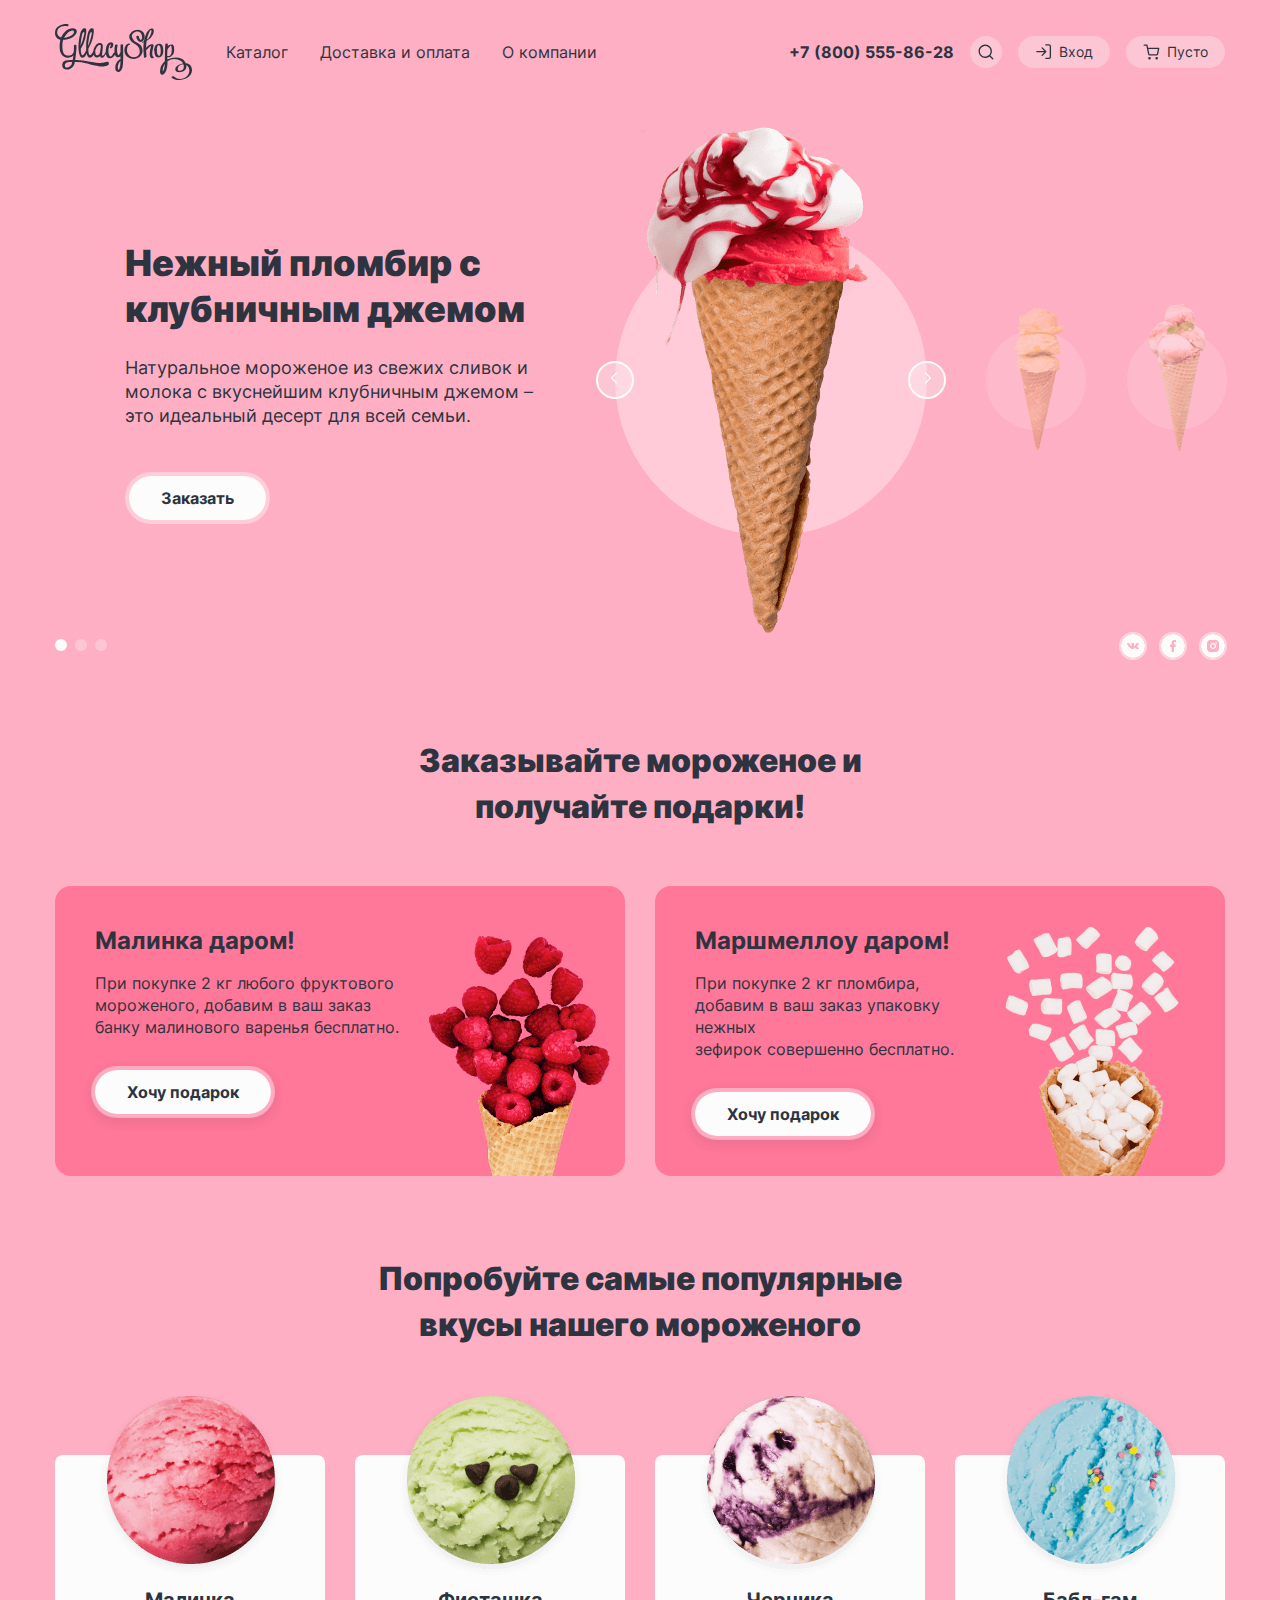
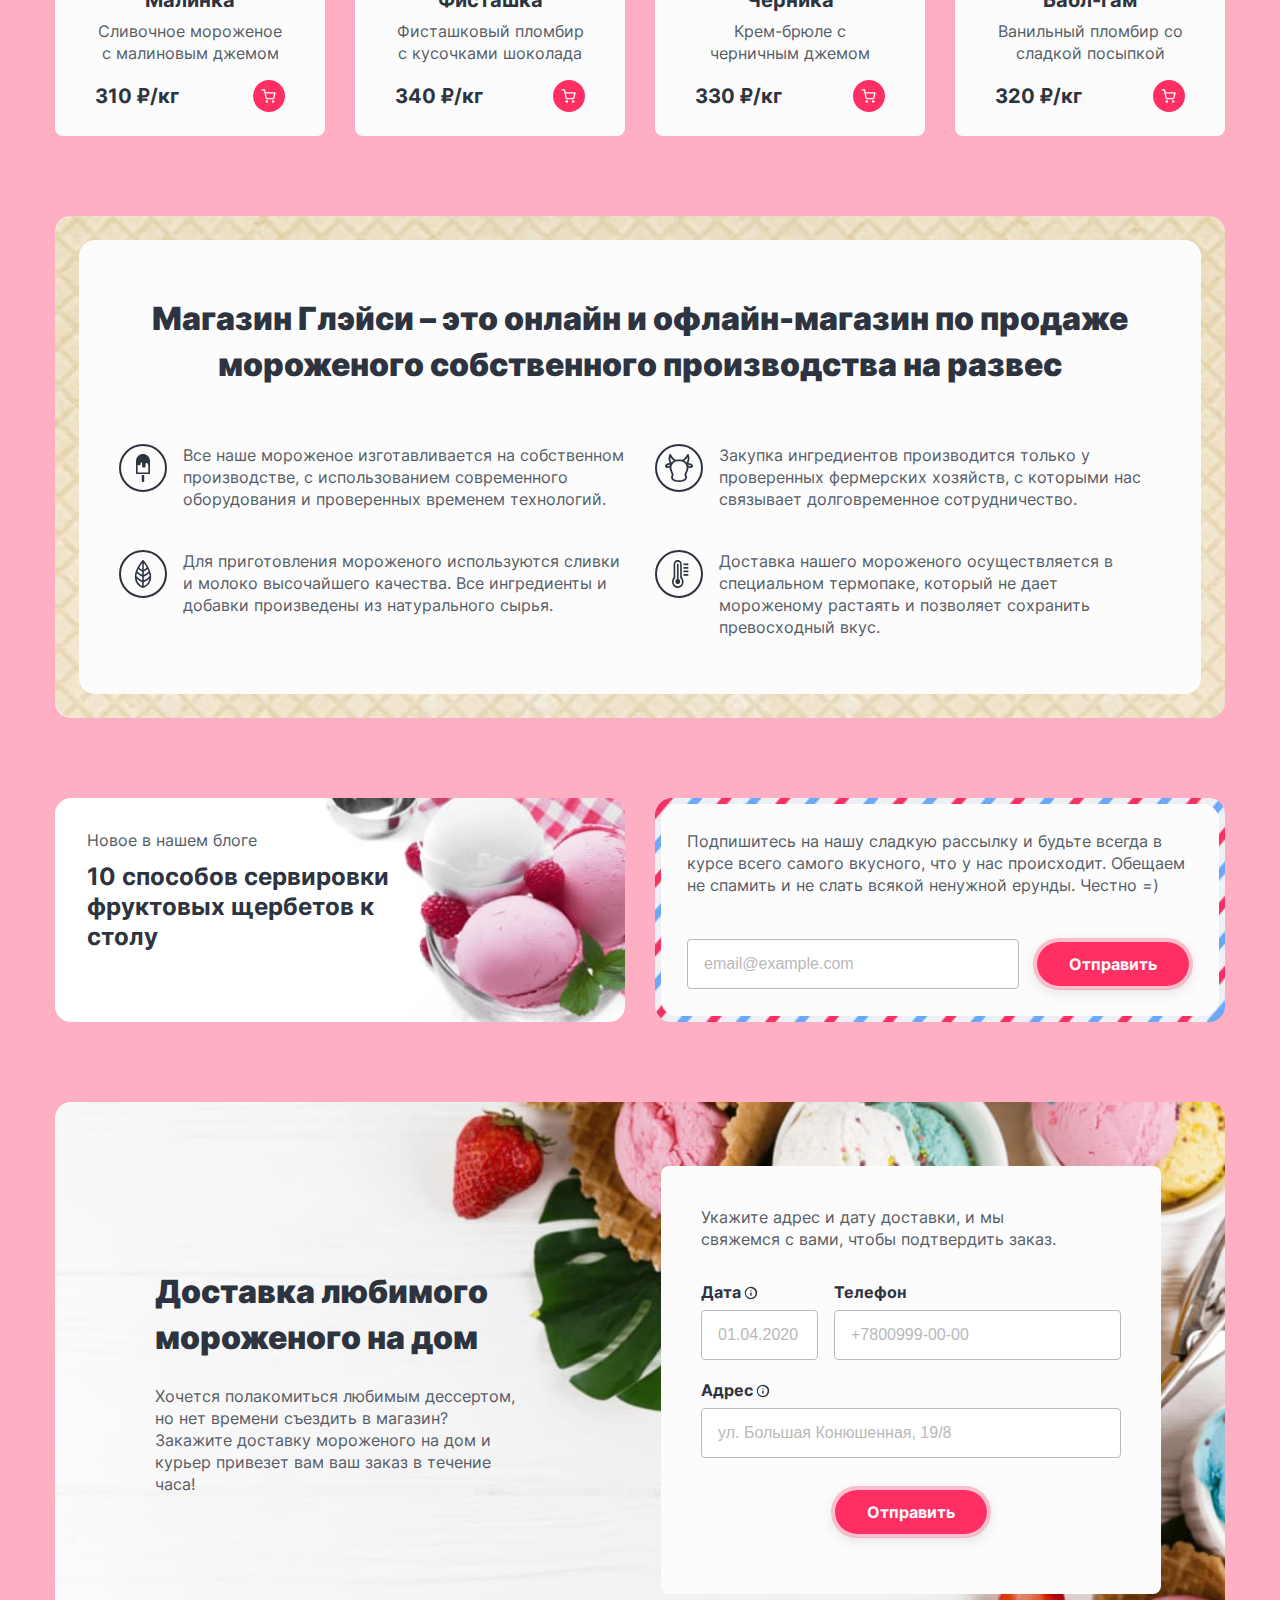
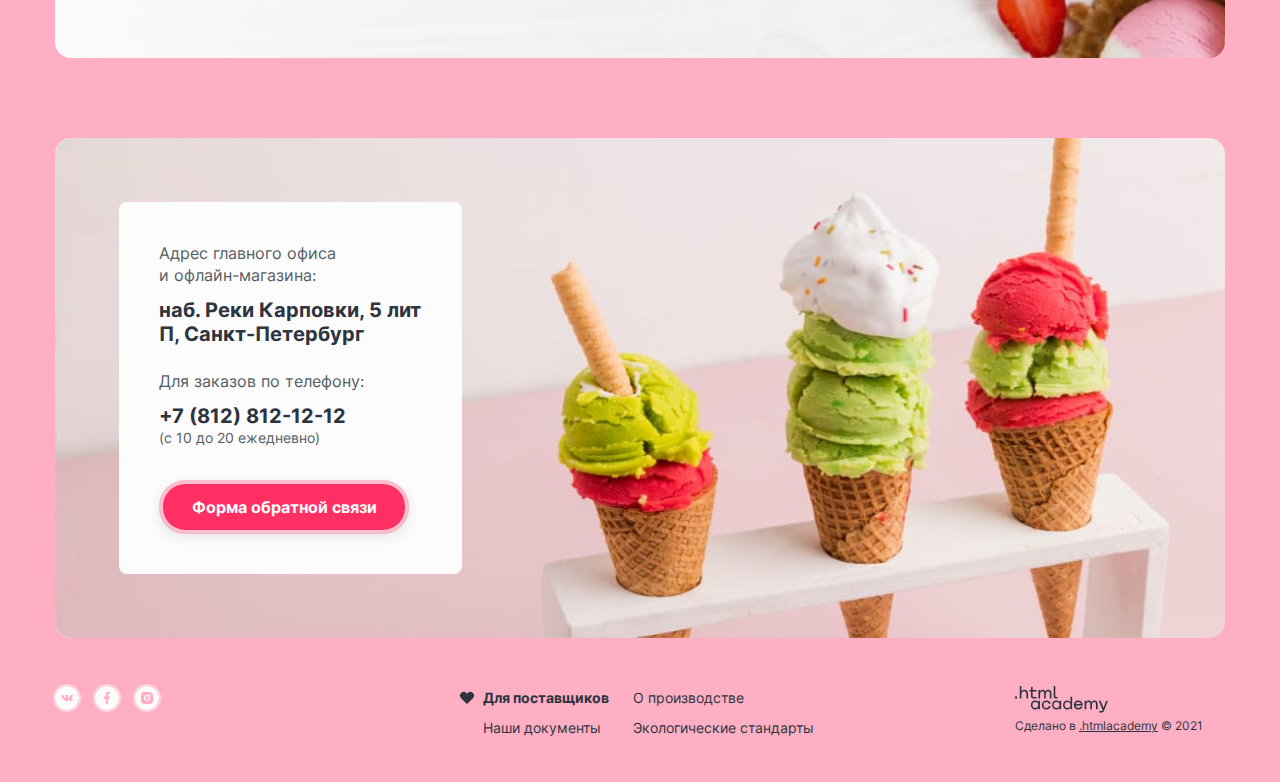
==== commit 8bd10675: "first slider option" ====
--- a/index.html
+++ b/index.html
@@ -455,7 +455,7 @@
               <div class="subscription-form-box">
                 <p class="subscription-email-box">
                   <label class="visually-hidden" for="subscription-email"></label>
-                  <input class="subscription-email" type="text" id="subscription-email" name="subscription-form-email"
+                  <input class="subscription-email field" type="text" id="subscription-email" name="subscription-form-email"
                     placeholder="email@example.com">
                 </p>
                 <button class="subscription-button" type="submit">Отправить</button>
@@ -487,11 +487,11 @@
                     alt="иконка Посмотреть дополнительную информацию" width="14" height="14">
                 </button>
               </span>
-              <input class="delivery-date" type="text" name="delivery-date" id="delivery-date" placeholder="01.04.2020">
+              <input class="delivery-date field" type="text" name="delivery-date" id="delivery-date" placeholder="01.04.2020">
             </p>
             <p class="field-group delivery-form-phone">
               <label class="delivery-phone-text" for="delivery-phone">Телефон</label>
-              <input class="delivery-phone" type="text" name="delivery-phone" id="delivery-phone"
+              <input class="delivery-phone field" type="text" name="delivery-phone" id="delivery-phone"
                 placeholder="+7800999-00-00">
             </p>
             <p class="field-group delivery-form-address">
@@ -503,7 +503,7 @@
                     alt="иконка Посмотреть дополнительную информацию" width="14" height="14">
                 </button>
               </span>
-              <input class="delivery-address" type="text" name="delivery-address" id="delivery-address"
+              <input class="delivery-address field" type="text" name="delivery-address" id="delivery-address"
                 placeholder="ул. Большая Конюшенная, 19/8">
             </p>
             <button class="subscription-button" type="submit">Отправить</button>
--- a/styles/styles.css
+++ b/styles/styles.css
@@ -887,13 +887,14 @@
   margin: 0;
   display: flex;
   flex-direction: column;
+
 }
 
 .delivery-form {
   background-color: #fcfcfc;
   border-radius: 8px;
   margin-left: auto;
-  padding: 40px;
+  padding: 40px 40px 38px 40px;
 }
 
 .delivery-form-description {
@@ -909,36 +910,86 @@
   margin-bottom: 8px;
 }
 
+.form-label-icon {
+  position: relative;
+  padding-right: 16px;
+}
+
+.info {
+  position: absolute;
+  width: 16px;
+  height: 16px;
+  margin-top: 4px;
+  margin-left: 2px;
+  padding: 0;
+  background-color: transparent;
+  border: none;
+}
+
 .delivery-form input,
 .subscription-form input {
   line-height: 20px;
-  color: #b9b9b9;
+
   border: 1px solid #b9b9b9;
   border-radius: 4px;
   padding: 14px 16px;
 }
 
+.field {
+  font-size: inherit;
+}
+
+.field:hover {
+  border: 1px solid #2D3440;
+  cursor: pointer;
+  color: #2D3440;
+}
+
+.field:focus {
+  outline: 2px solid #2D3440;
+  color: #2D3440;
+}
+
+.field:disabled,
+.field:disabled:hover {
+  background-color: #E7E7E7;
+}
+
+.field:disabled {
+  color: #2D3440;
+  opacity: 0.65;
+}
+.field:disabled:hover {
+  color: #2D3440;
+}
+
+.field:invalid {
+  border: 1px solid #EA5454;
+}
+
+.field:focus:invalid {
+  outline: 2px solid #EA5454;
+}
+
+.field::placeholder {
+  color: #b9b9b9;
+}
+
 .subscription-form input {
   min-width: 332px;
 }
 
 .delivery-date {
-  width: 117px;
-  font-size: inherit;
+  grid-column: 1/2;
 }
 
 .delivery-phone {
-  width: 287px;
-  font-size: inherit;
-}
-
-.delivery-address {
-  width: 420px;
-  font-size: inherit;
+  grid-column: 2/3;
 }
 
 .delivery-form-address {
-  margin-bottom: 12px;
+  margin-bottom: 8px;
+  grid-column: 1/-1;
 }
 
 .subscription-button {
@@ -1137,7 +1188,6 @@
 background-size: 12px 12px;
 background-repeat: no-repeat;
 background-position: center left 66px;
-
 }
 
 .catalog {
@@ -1166,11 +1216,22 @@
   line-height: 20px;
   padding: 0;
   margin: 0;
+  border: 0;
 }
 
 .select-control {
   background-color: rgba(252, 252, 252, 0.3);
   border-radius: 20px;
+}
+
+.select-control:hover {
+  background-color: rgba(252, 252, 252, 0.5);
+  cursor: pointer;
+}
+
+.select-control:focus {
+  background-color: rgba(252, 252, 252, 0.4);
+  border: 2px solid #fcfcfc;
 }
 
 .select-control option {
@@ -1196,6 +1257,94 @@
   border-radius: 20px;
   background-color: rgba(252, 252, 252, 0.3);
   padding: 8px 16px;
+}
+
+.range {
+  background: rgba(252, 252, 252, 0.3);
+  border-radius: 20px;
+  padding: 10px 16px;
+}
+
+.range-scale {
+  position: relative;
+  height: 2px;
+  background-color: rgba(86, 92, 102, 0.3);
+  border-radius: 2px;
+}
+
+.range-bar {
+  position: absolute;
+  height: 2px;
+  background-color: rgb(86, 92, 102);
+}
+
+.range-toggle {
+  position: absolute;
+  cursor: pointer;
+  border: 0px;
+  padding: 0;
+  border-radius: 50%;
+}
+
+.big {
+  fill: #2d3440;
+}
+
+.small {
+  fill: #fcfcfc;
+}
+
+.range-toggle .big:hover,
+.range-toggle .big:focus {
+  fill: #fcfcfc;
+}
+
+.range-toggle .small:hover,
+.range-toggle .big:focus {
+  fill: #2d3440;
+}
+
+circle:active {
+  fill: #2d3440;
+}
+
+circle:focus {
+  outline: 2px solid #2D3440;
+}
+
+.toggle-min {
+  top: -8px;
+  right: -10px;
+}
+
+.toggle-max {
+  top: -8px;
+  right: -10px;
+}
+
+.range-wrapper-inputs {
+  display: flex;
+  justify-content: center;
+}
+
+.catalog-filter-label {
+  display: flex;
+}
+
+.catalog-filter-input {
+  width: 30px;
+  padding: 0 2px;
+  font: inherit;
+  text-align: center;
+  background-color: transparent;
+  border: none;
+  appearance: textfield;
+}
+
+.catalog-filter-input::-webkit-outer-spin-button,
+.catalog-filter-input::-webkit-inner-spin-button {
+  appearance: none;
+  margin: 0;
 }
 
 .filter-fat .catalog-filter-item:not(:last-child) {
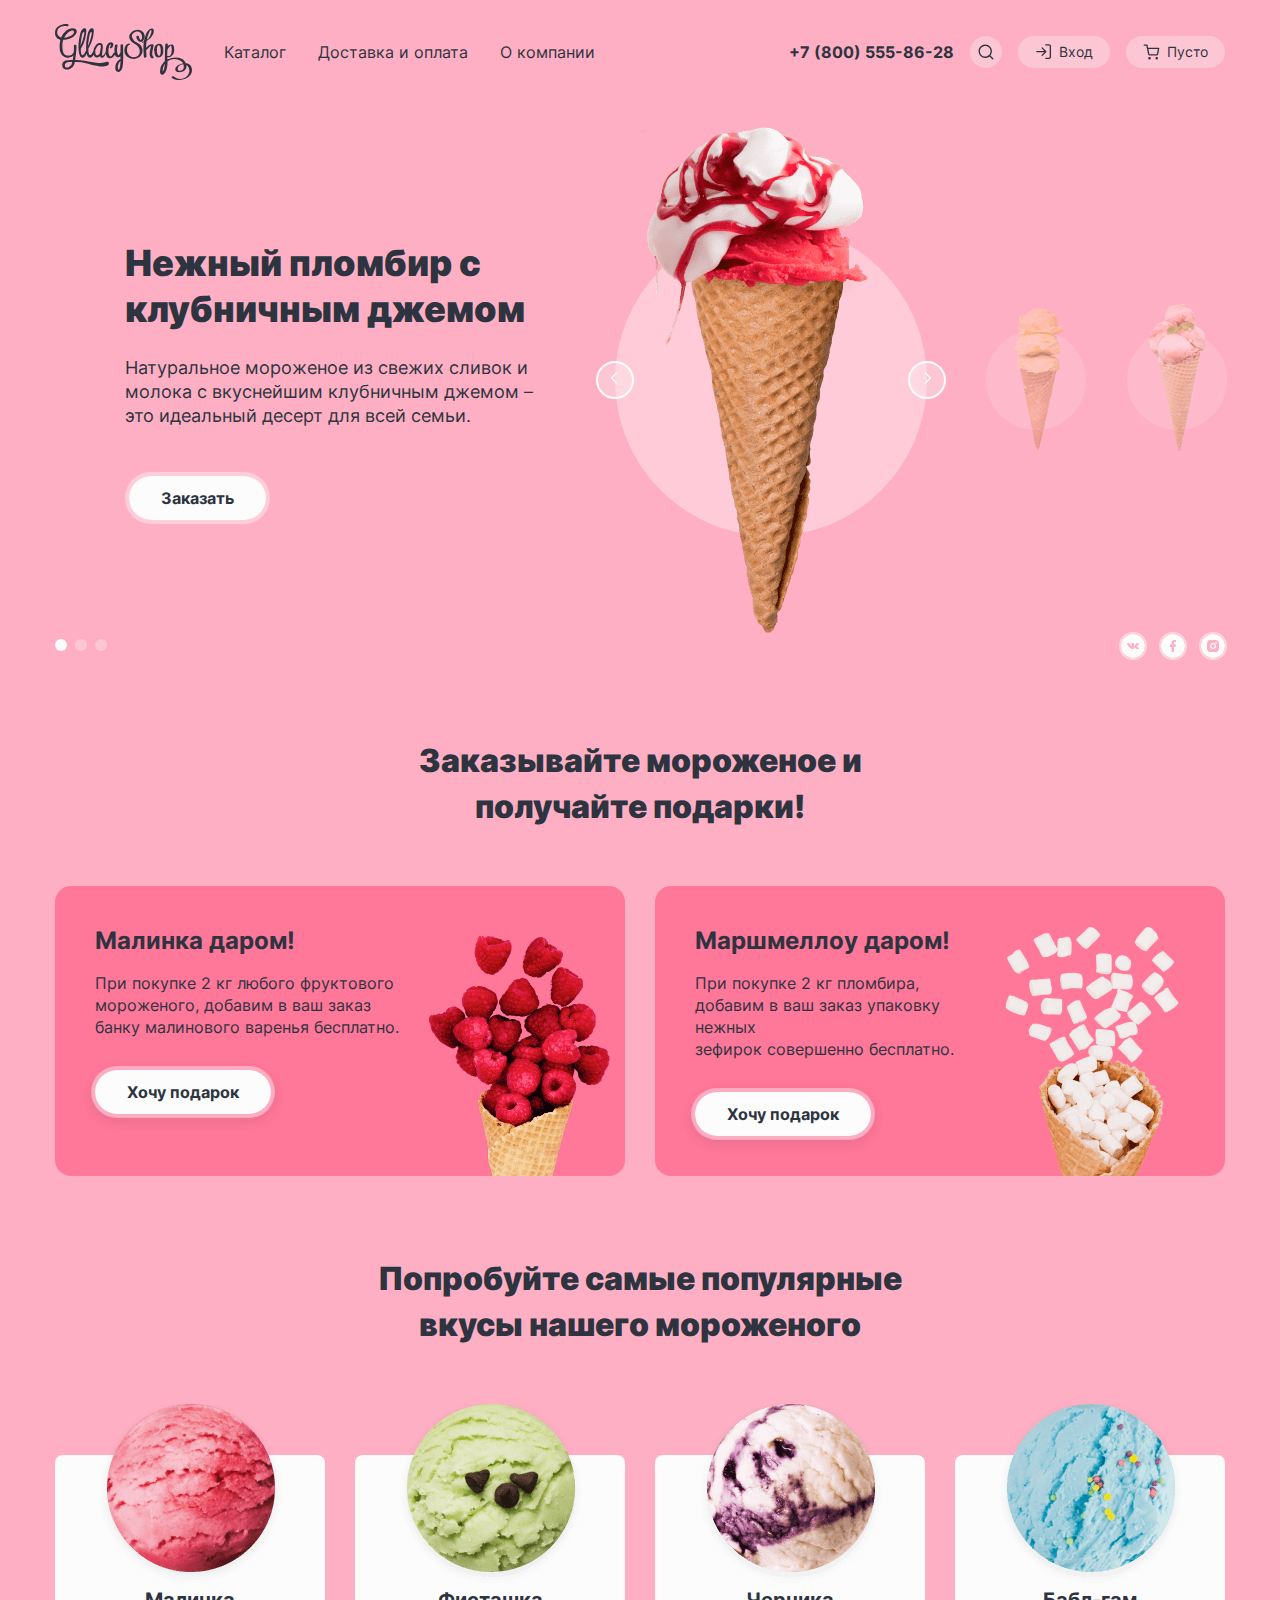
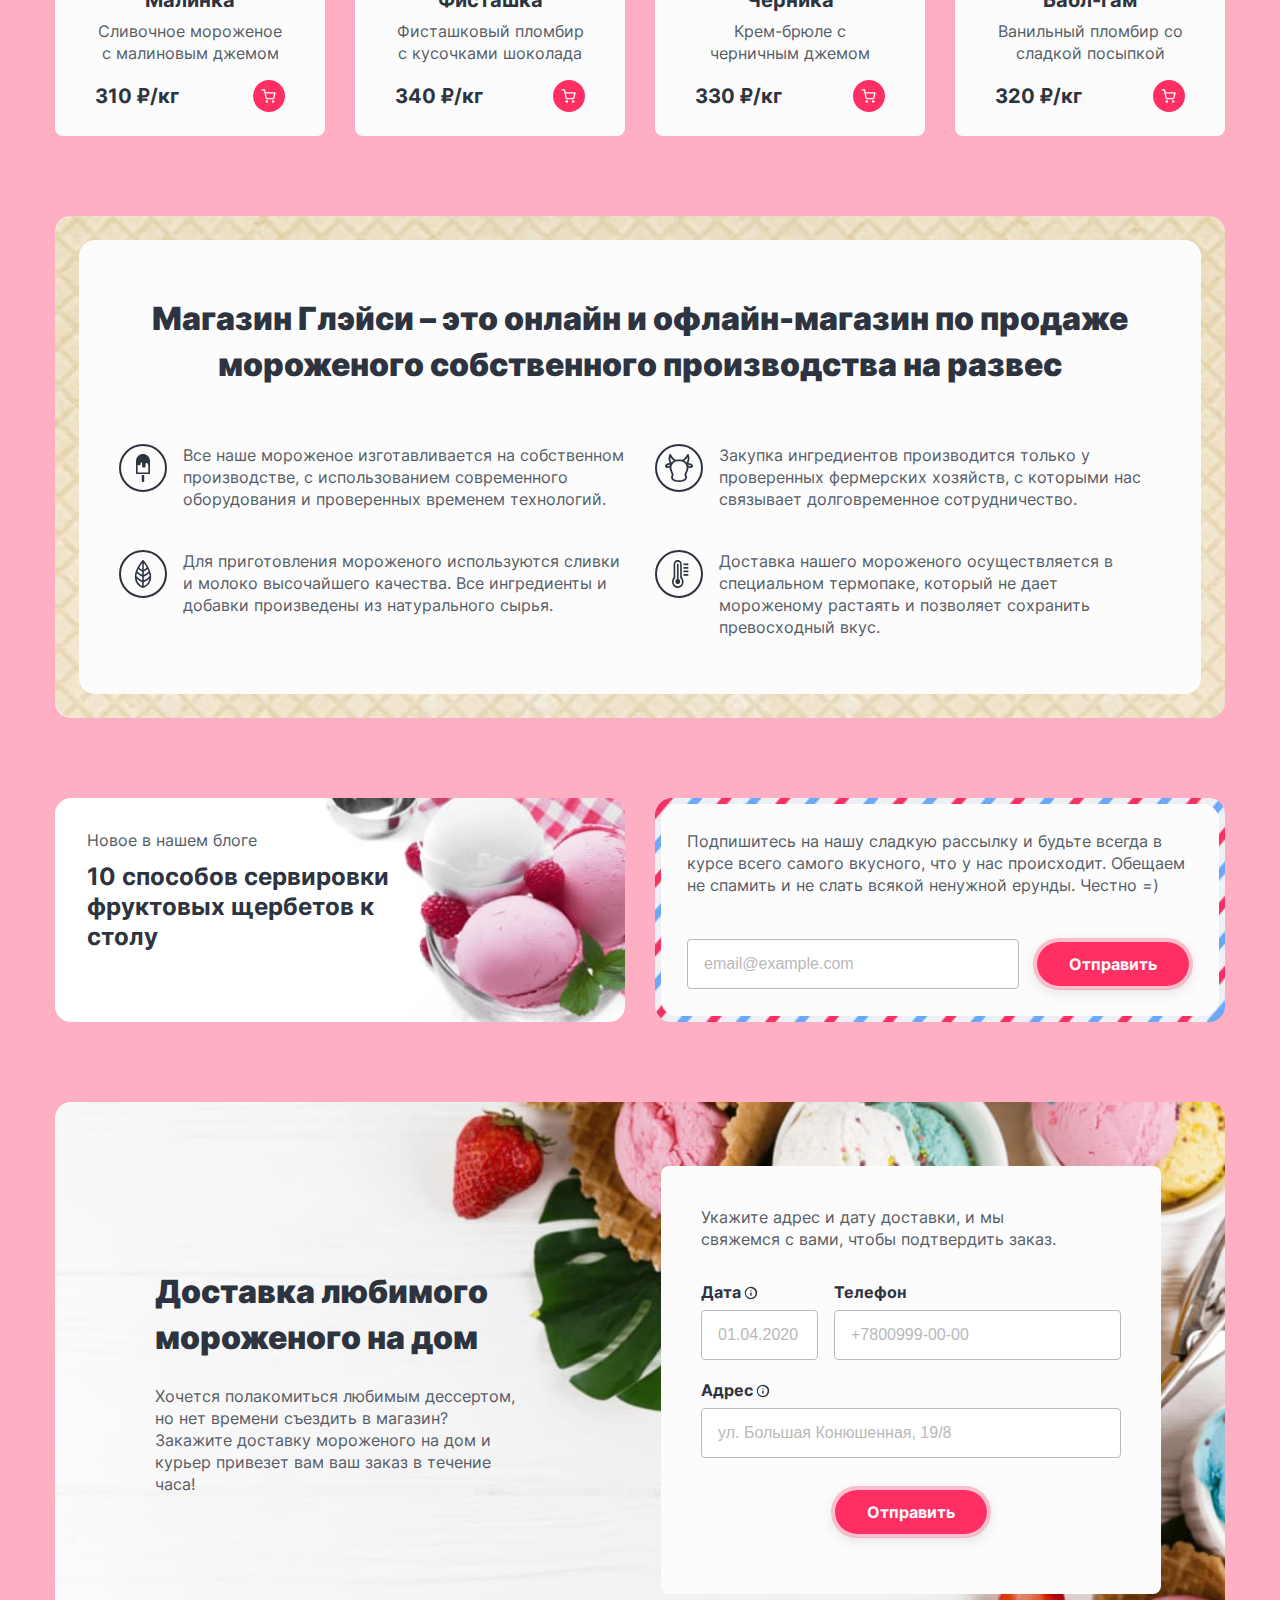
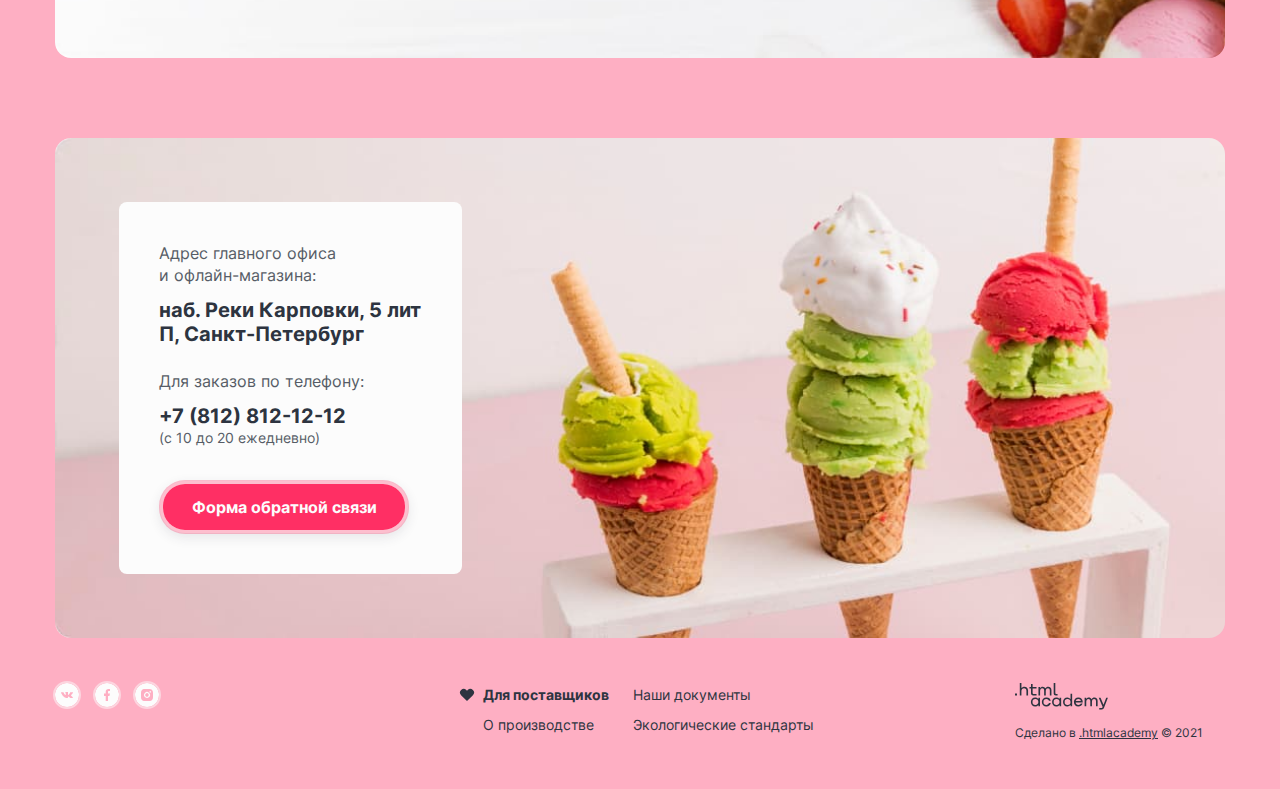
==== commit 10858d05: "Decorative elements for all pages" ====
--- a/index.html
+++ b/index.html
@@ -455,8 +455,8 @@
               <div class="subscription-form-box">
                 <p class="subscription-email-box">
                   <label class="visually-hidden" for="subscription-email"></label>
-                  <input class="subscription-email field" type="text" id="subscription-email" name="subscription-form-email"
-                    placeholder="email@example.com">
+                  <input class="subscription-email field" type="text" id="subscription-email"
+                    name="subscription-form-email" placeholder="email@example.com">
                 </p>
                 <button class="subscription-button" type="submit">Отправить</button>
               </div>
@@ -487,7 +487,8 @@
                     alt="иконка Посмотреть дополнительную информацию" width="14" height="14">
                 </button>
               </span>
-              <input class="delivery-date field" type="text" name="delivery-date" id="delivery-date" placeholder="01.04.2020">
+              <input class="delivery-date field" type="text" name="delivery-date" id="delivery-date"
+                placeholder="01.04.2020">
             </p>
             <p class="field-group delivery-form-phone">
               <label class="delivery-phone-text" for="delivery-phone">Телефон</label>
@@ -584,10 +585,10 @@
             </a>
           </li>
           <li class="document-item">
+            <a class="documents-link" href="#">Наши документы</a>
+          </li>
+          <li class="document-item">
             <a class="documents-link" href="#">О производстве</a>
-          </li>
-          <li class="document-item">
-            <a class="documents-link" href="#">Наши документы</a>
           </li>
           <li class="document-item">
             <a class="documents-link" href="#">Экологические стандарты</a>
--- a/styles/styles.css
+++ b/styles/styles.css
@@ -80,7 +80,7 @@
 .navigation-logo {
   display: flex;
   align-items: center;
-  margin-right: 18px;
+  margin-right: 16px;
 }
 
 .navigation-list {
@@ -554,7 +554,7 @@
 }
 
 .product-list-catalog {
-  margin-bottom: 57px;
+  margin-bottom: 53px;
 }
 
 .card-title,
@@ -594,8 +594,7 @@
   display: block;
   margin-left: auto;
   margin-right: auto;
-  margin-top: -59px;
-  margin-bottom: 8px;
+  margin-top: -51px;
 }
 
 .product-card-link {
@@ -1069,7 +1068,7 @@
   display: flex;
   width: 1170px;
   margin: 0 auto;
-  padding-top: 48px;
+  padding-top: 45px;
 }
 
 .page-footer-container-line {
@@ -1144,12 +1143,16 @@
   margin: 0;
 }
 
+.made-in-htmlacademy {
+  margin-bottom: 10px;
+}
+
 .htmlacademy-link {
   color: #2d3440;
 }
 
 .main-inner {
-  margin-bottom: 81px;
+  margin-bottom: 77px;
   display: flex;
   flex-direction: column;
 }
@@ -1197,11 +1200,12 @@
 .catalog-filter {
   display: flex;
   flex-wrap: wrap;
-  margin-bottom: 100px;
+  margin-bottom: 83px;
 }
 
 .catalog-filter-title {
   margin-bottom: 8px;
+  padding-left: 14px;
 }
 
 .catalog-name {
@@ -1217,11 +1221,30 @@
   padding: 0;
   margin: 0;
   border: 0;
+  margin-bottom: 16px;
+}
+
+.select-control-wrapper {
+  display: flex;
+  width: 196px;
+  align-items: center;
+  margin-right: auto;
 }
 
 .select-control {
   background-color: rgba(252, 252, 252, 0.3);
+  border-color: transparent;
   border-radius: 20px;
+  width: 100%;
+  padding: 6px 10px;
+  padding-right: 48px;
+  font: inherit;
+  font-weight:400;
+  color: #2d3440;
+  appearance: none;
+  background-image: url("../images/icons/arrow-down.svg");
+  background-repeat: no-repeat;
+  background-position: right 13px center;
 }
 
 .select-control:hover {
@@ -1234,10 +1257,6 @@
   border: 2px solid #fcfcfc;
 }
 
-.select-control option {
-  background-color: rgba(252, 252, 252, 0.3);
-}
-
 .catalog-filter-group:not(:first-child,:nth-child(4)) {
   margin-left: 24px;
 }
@@ -1249,6 +1268,23 @@
 .catalog-filter-item {
   list-style-type: none;
 }
+
+.catalog-filter-item:not(:last-child,:nth-child(2)) {
+  padding-right: 17px;
+}
+
+.catalog-filter-item:nth-child(2) {
+  padding-right: 25px;
+}
+
+.catalog-filter-item-radio {
+  list-style-type: none;
+}
+
+.catalog-filter-item-radio:not(:last-child) {
+  padding-right: 17px;
+}
+
 
 .catalog-filter-list {
   display: flex;
@@ -1260,9 +1296,9 @@
 }
 
 .range {
-  background: rgba(252, 252, 252, 0.3);
+  background-color: rgba(252, 252, 252, 0.3);
   border-radius: 20px;
-  padding: 10px 16px;
+  padding: 17px 16px;
 }
 
 .range-scale {
@@ -1270,6 +1306,7 @@
   height: 2px;
   background-color: rgba(86, 92, 102, 0.3);
   border-radius: 2px;
+  width: 100%;
 }
 
 .range-bar {
@@ -1280,41 +1317,33 @@
 
 .range-toggle {
   position: absolute;
+  width: 16px;
+  height: 16px;
+  background-color: #fcfcfc;
+  border: 6px solid #2D3440;
+  border-radius: 50%;
   cursor: pointer;
-  border: 0px;
-  padding: 0;
-  border-radius: 50%;
-}
-
-.big {
-  fill: #2d3440;
-}
-
-.small {
-  fill: #fcfcfc;
-}
-
-.range-toggle .big:hover,
-.range-toggle .big:focus {
-  fill: #fcfcfc;
-}
-
-.range-toggle .small:hover,
-.range-toggle .big:focus {
-  fill: #2d3440;
-}
-
-circle:active {
-  fill: #2d3440;
-}
-
-circle:focus {
+  padding: 0;
+}
+
+.range-toggle:hover,
+.range-toggle:focus {
+  background-color: #2D3440;
+  border: 6px solid #fcfcfc;
+}
+
+.range-toggle:active {
+  background-color: #2D3440;
+  border: none;
+}
+
+.range-toggle:focus {
   outline: 2px solid #2D3440;
 }
 
 .toggle-min {
   top: -8px;
-  right: -10px;
+  left: -10px;
 }
 
 .toggle-max {
@@ -1324,11 +1353,10 @@
 
 .range-wrapper-inputs {
   display: flex;
-  justify-content: center;
 }
 
 .catalog-filter-label {
-  display: flex;
+  margin-right: 5px;
 }
 
 .catalog-filter-input {
@@ -1339,6 +1367,8 @@
   background-color: transparent;
   border: none;
   appearance: textfield;
+  font-family: "inter", sans-serif;
+  color: #2d3440;
 }
 
 .catalog-filter-input::-webkit-outer-spin-button,
@@ -1347,34 +1377,81 @@
   margin: 0;
 }
 
-.filter-fat .catalog-filter-item:not(:last-child) {
-  margin-right: 40px;
-}
-
-.filter-fat .catalog-filter-item:first-child {
-  margin-left: 40px;
-}
+.filter-price {
+  width: 196px;
+}
+
+
+.catalog-filter-group-button-wrapper {
+  display: flex;
+  flex-direction: column;
+  justify-content: flex-end;
+  margin-bottom: 16px;
+}
+
+.control {
+  position: relative;
+  display: block;
+  padding-left: 24px;
+}
+
+.control-mark {
+  position: absolute;
+  top: 2px;
+  left: 0;
+  width: 16px;
+  height: 16px;
+  border: 1.33333px solid #2D3440;
+}
+
+.control:hover .control-mark {
+  border-color: #FCFCFC;
+}
+
+.control:hover .control-input[type="radio"]:checked + .control-mark::before {
+  background-color: #FCFCFC;
+}
+
+.control-input:disabled + .control-mark {
+  border-color: rgba(86, 92, 102, 0.3);
+}
+
+.control-input[type="radio"] + .control-mark {
+  border-radius: 50%;
+}
+
+.control-input[type="radio"]:checked + .control-mark::before {
+  position: absolute;
+  top: 4px;
+  left: 4px;
+  width: 6px;
+  height: 6px;
+  background-color: #2D3440;
+  border-radius: 50%;
+  content: "";
+}
+
+.control-input[type="radio"]:disabled + .control-mark::before {
+  background-color: rgba(86, 92, 102, 0.3);
+}
+
+.control:hover .control-input[type="radio"]:disabled + .control-mark::before {
+  background-color: rgba(86, 92, 102, 0.3);
+}
+
 
 .filter-add {
-  margin-right: 24px;
-}
-
-.filter-add .catalog-filter-item:not(:last-child) {
-  margin-right: 40px;
-}
-
-.filter-add .catalog-filter-item:first-child,
-.catalog-filter-item:nth-child(6n) {
-  margin-left: 40px;
+  margin-right: 22px;
 }
 
 .catalog-filter-group-button {
-  padding: 8px 54px;
+  padding: 8px 53px;
   background: rgba(252, 252, 252, 0.3);
   border: 2px solid #fcfcfc;
   border-radius: 20px;
   cursor: pointer;
   background-clip: padding-box;
+  font-family: "inter", sans-serif;
 }
 
 .catalog-filter-group-button:hover {
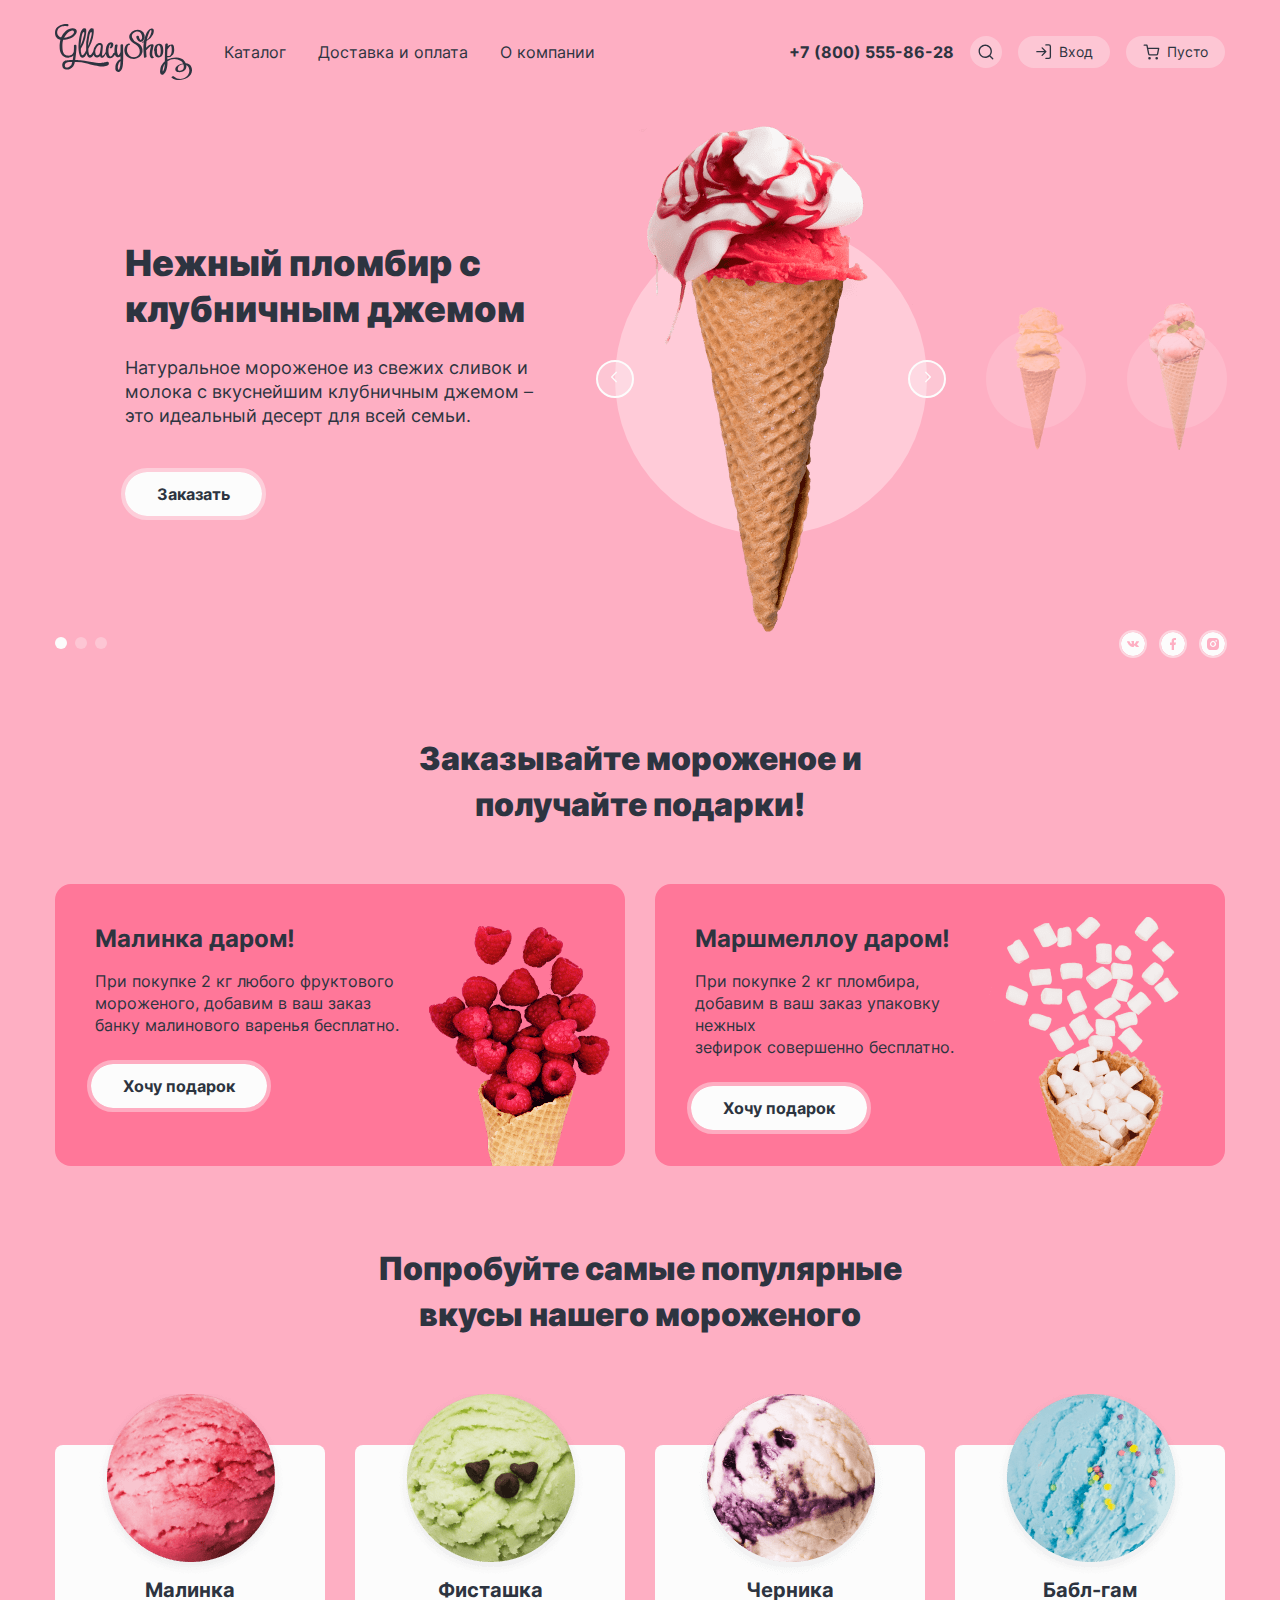
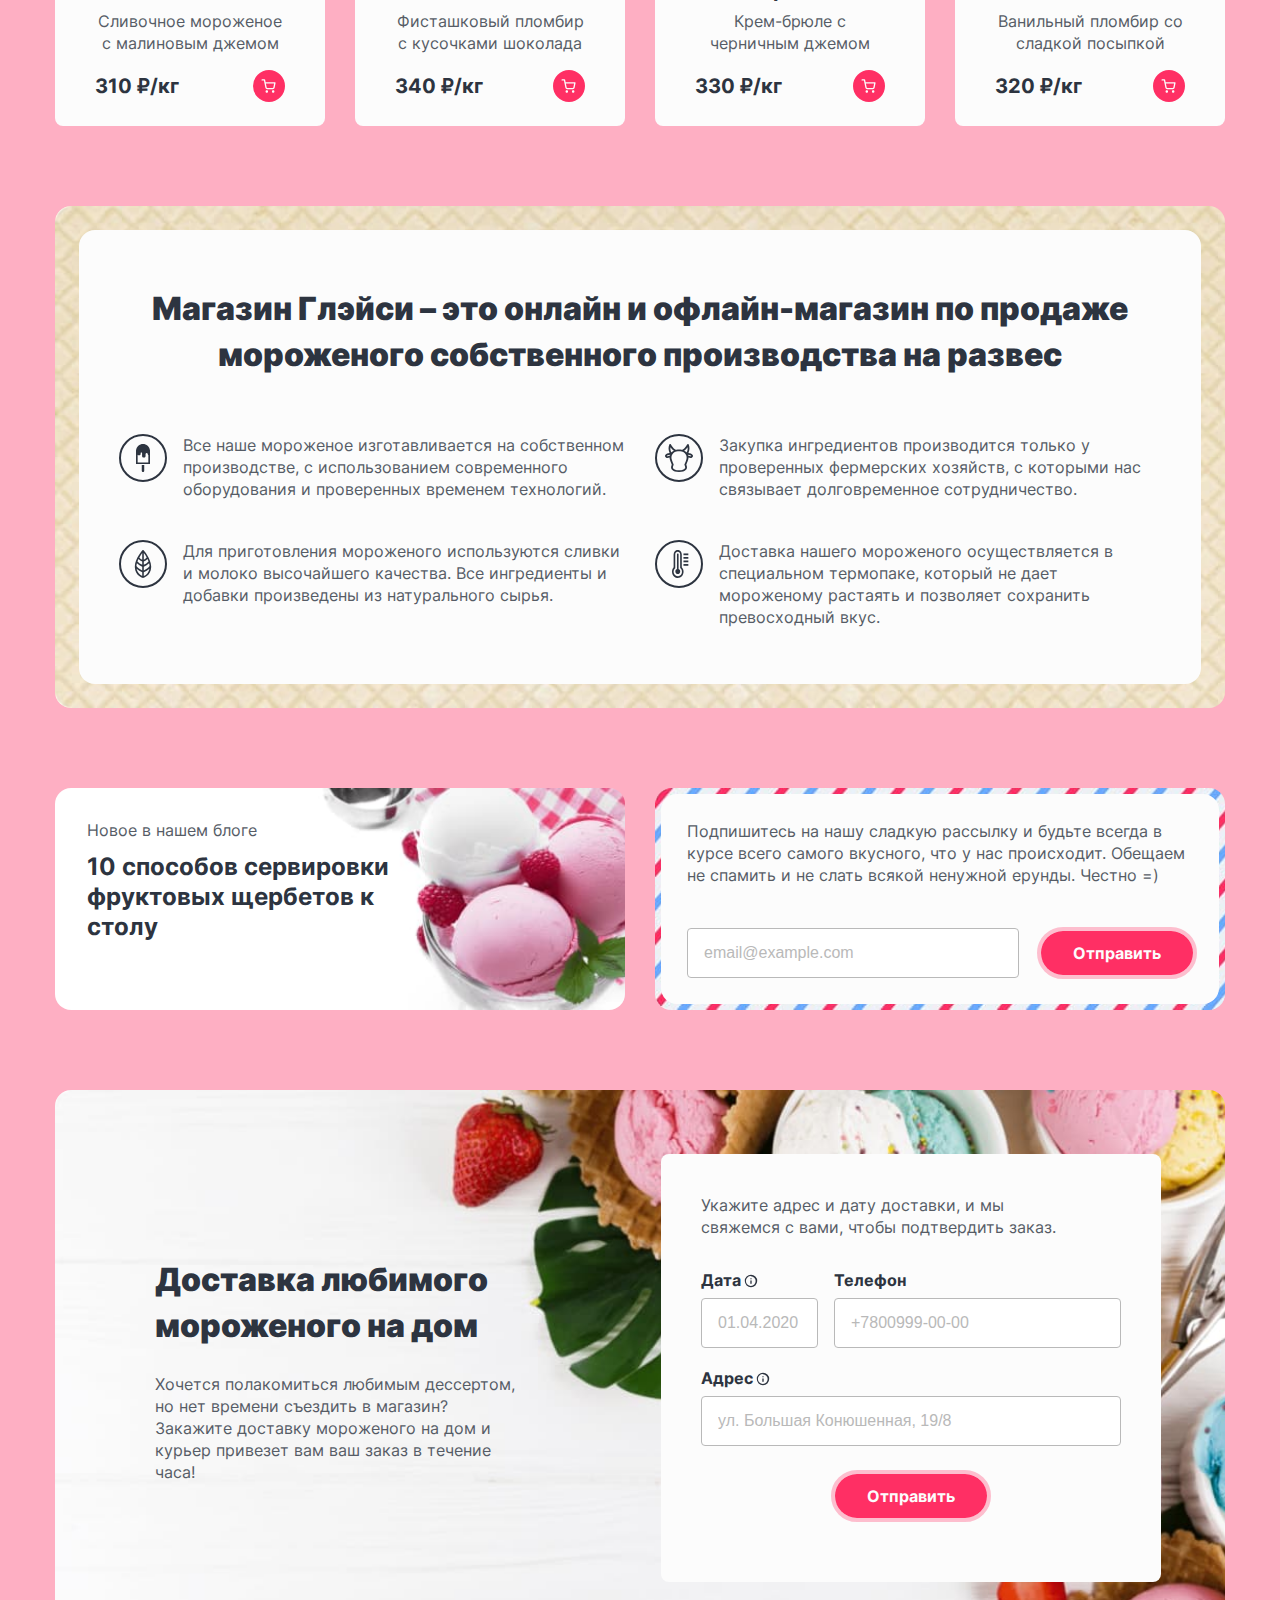
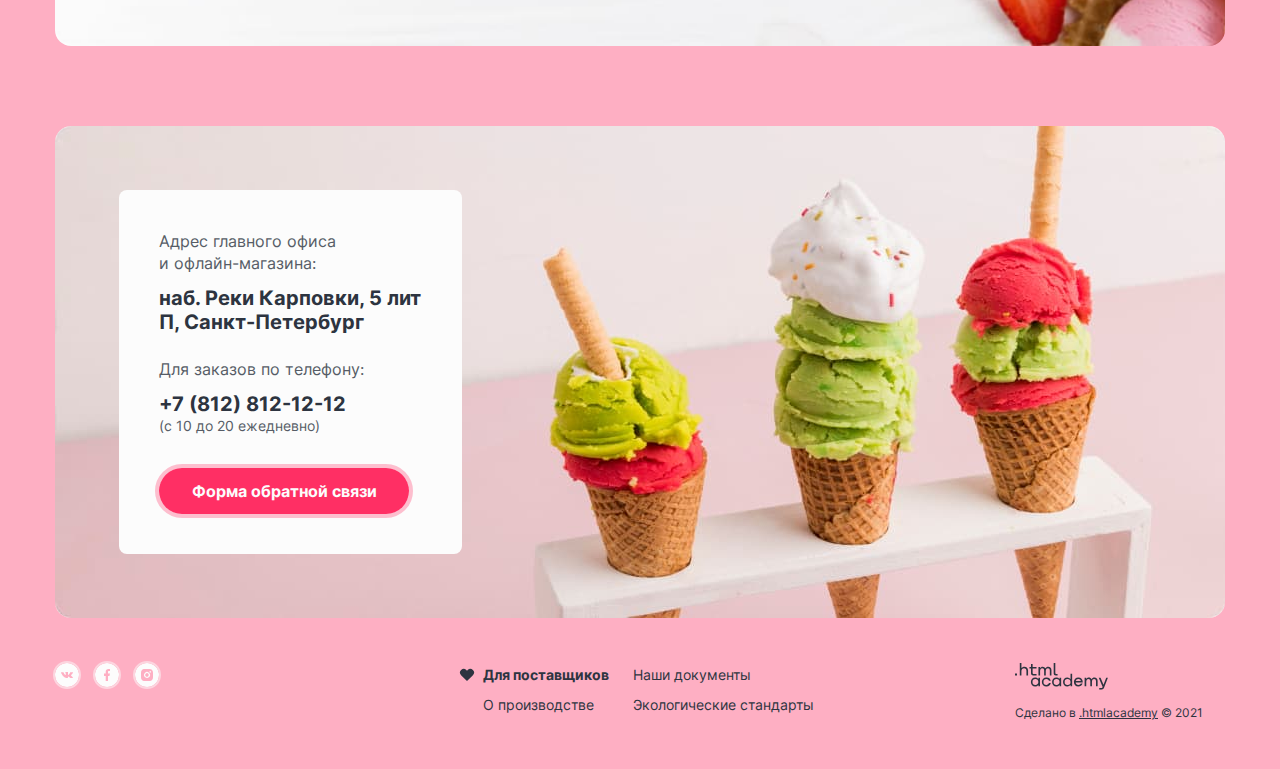
==== commit 570d0ff7: "correction based on comments decorative elements for all pages" ====
--- a/index.html
+++ b/index.html
@@ -86,7 +86,7 @@
             <h2 class="promo-slider-title">Нежный пломбир с клубничным джемом</h2>
             <p class="promo-slider-description">Натуральное мороженое из свежих сливок
               и молока с вкуснейшим клубничным джемом – это идеальный десерт для всей семьи. </p>
-            <a class="promo-slider-order-link" href="catalog.html">Заказать</a>
+            <a class="order-link" href="catalog.html">Заказать</a>
           </div>
           <div class="promo-slider-image">
             <div class="slider-image-parent-big">
@@ -108,7 +108,7 @@
             <h2 class="promo-slider-title">Сливочное мороженое со вкусом банана</h2>
             <p class="promo-slider-description">Сливочное мороженое с ярким банановым вкусом подарит вам свежесть и
               наслаждение даже в самый жаркий летний день. </p>
-            <a class="promo-slider-order-link" href="catalog.html">Заказать</a>
+            <a class="order-link" href="catalog.html">Заказать</a>
           </div>
           <div class="promo-slider-image">
             <div class="slider-image-parent-big">
@@ -131,7 +131,7 @@
             <p class="promo-slider-description">Необычный сладкий дессерт с карамельный топпингом и кусочками зефира
               завоюет
               сердца сладкоежек всех возрастов.</p>
-            <a class="promo-slider-order-link" href="catalog.html">Заказать</a>
+            <a class="order-link" href="catalog.html">Заказать</a>
           </div>
           <div class="promo-slider-image">
             <div class="slider-image-parent-big">
@@ -242,7 +242,7 @@
               <p class="free-gifts-description-raspberry">При покупке 2 кг любого фруктового мороженого, добавим в ваш
                 заказ банку
                 малинового варенья бесплатно.</p>
-              <a class="free-gifts-link" href="#">Хочу подарок</a>
+              <a class="order-link" href="#">Хочу подарок</a>
             </div>
           </article>
           <article class="free-gifts-article free-gifts-article-marshmallow">
@@ -251,7 +251,7 @@
               <p class="free-gifts-description-marshmallow">При покупке 2 кг пломбира, добавим в ваш заказ упаковку
                 нежных<br> зефирок
                 совершенно бесплатно.</p>
-              <a class="free-gifts-link" href="#">Хочу подарок</a>
+              <a class="order-link" href="#">Хочу подарок</a>
             </div>
           </article>
         </div>
--- a/styles/styles.css
+++ b/styles/styles.css
@@ -255,8 +255,7 @@
   padding-right: 56px;
 }
 
-.promo-slider-order-link,
-.free-gifts-link {
+.order-link {
   line-height: 20px;
   font-weight: 700;
   text-align: center;
@@ -266,31 +265,27 @@
   padding: 12px 32px;
   background-color: #fcfcfc;
   border-radius: 26px;
-  border: 4px solid rgba(252, 252, 252, 0.4);
+  outline: 4px solid rgba(252, 252, 252, 0.4);
   background-clip: padding-box;
 }
 
-.promo-slider-order-link:hover,
-.free-gifts-link:hover,
+.order-link:hover,
 .pagination-show-more:hover {
   background-color: rgba(252, 252, 252, 0.4);
-  border: 4px solid #fcfcfc;
-}
-
-.promo-slider-order-link:focus,
-.free-gifts-link:focus,
+  outline: 4px solid #fcfcfc;
+}
+
+.order-link:focus,
 .pagination-show-more:focus {
   background-color: #fcfcfc;
-  border: 2px solid #2d3440;
-}
-
-.promo-slider-order-link:disabled,
-.promo-slider-order-link[disabled],
-.free-gifts-link:disabled,
-.free-gifts-link[disabled],
+  outline: 2px solid #2d3440;
+}
+
+.order-link:disabled,
+.order-link[disabled],
 .pagination-show-more:disabled {
   background-color: #e7e7e7;
-  border: 4px solid rgba(252, 252, 252, 0.4);
+  outline: 4px solid rgba(252, 252, 252, 0.4);
   font-weight: 400;
   color: #b9b9b9;
   cursor: default;
@@ -356,6 +351,9 @@
 background: rgba(252, 252, 252, 0.3);
 border: 2px solid #fcfcfc;
 cursor: pointer;
+display: flex;
+align-items: center;
+justify-content: center;
 }
 
 .icon-pagination {
@@ -515,15 +513,7 @@
   margin-left: 4px;
 }
 
-.free-gifts-link {
-  padding: 12px 32px;
-  background: #fcfcfc;
-  border: 4px solid rgba(252, 252, 252, 0.4);
-  box-shadow: 0 4px 12px rgba(45, 52, 64, 0.1);
-  border-radius: 26px;
-  background-clip: padding-box;
-  display: inline-block;
-}
+
 
 .product-wrapper {
   padding-bottom: 80px;
@@ -815,8 +805,8 @@
   color: #fcfcfc;
   background-color: #ff2f64;
   border-radius: 26px;
-  box-shadow: 0 4px 12px rgba(45, 52, 64, 0.1);
-  border: 4px solid rgba(255, 47, 100, 0.3);
+  border: none;
+  outline: 4px solid rgba(255, 47, 100, 0.3);
   background-clip: padding-box;
   padding: 12px 32px;
   cursor: pointer;
@@ -826,21 +816,21 @@
 .subscription-button:hover,
 .modal-dialog:hover {
   background-color:  rgba(252, 252, 252, 0.3);
-  border: 4px solid #ff2f64;
+  outline: 4px solid #ff2f64;
   color: #2d3440;
 }
 
 .subscription-button:focus,
 .modal-dialog:hover:focus {
   background-color: #ff2f64;
-  border: 2px solid #2d3440;
+  outline: 2px solid #2d3440;
   color:#fcfcfc;
 }
 
 .subscription-button:disabled,
 .modal-dialog:hover:disabled {
   background-color: #b9b9b9;
-  border: 4px solid rgba(185, 185, 185, 0.3);
+  outline: 4px solid rgba(185, 185, 185, 0.3);
   font-weight: 400;
   color: #565C66;
 }
@@ -1402,6 +1392,7 @@
   width: 16px;
   height: 16px;
   border: 1.33333px solid #2D3440;
+  border-radius: 3px;
 }
 
 .control:hover .control-mark {
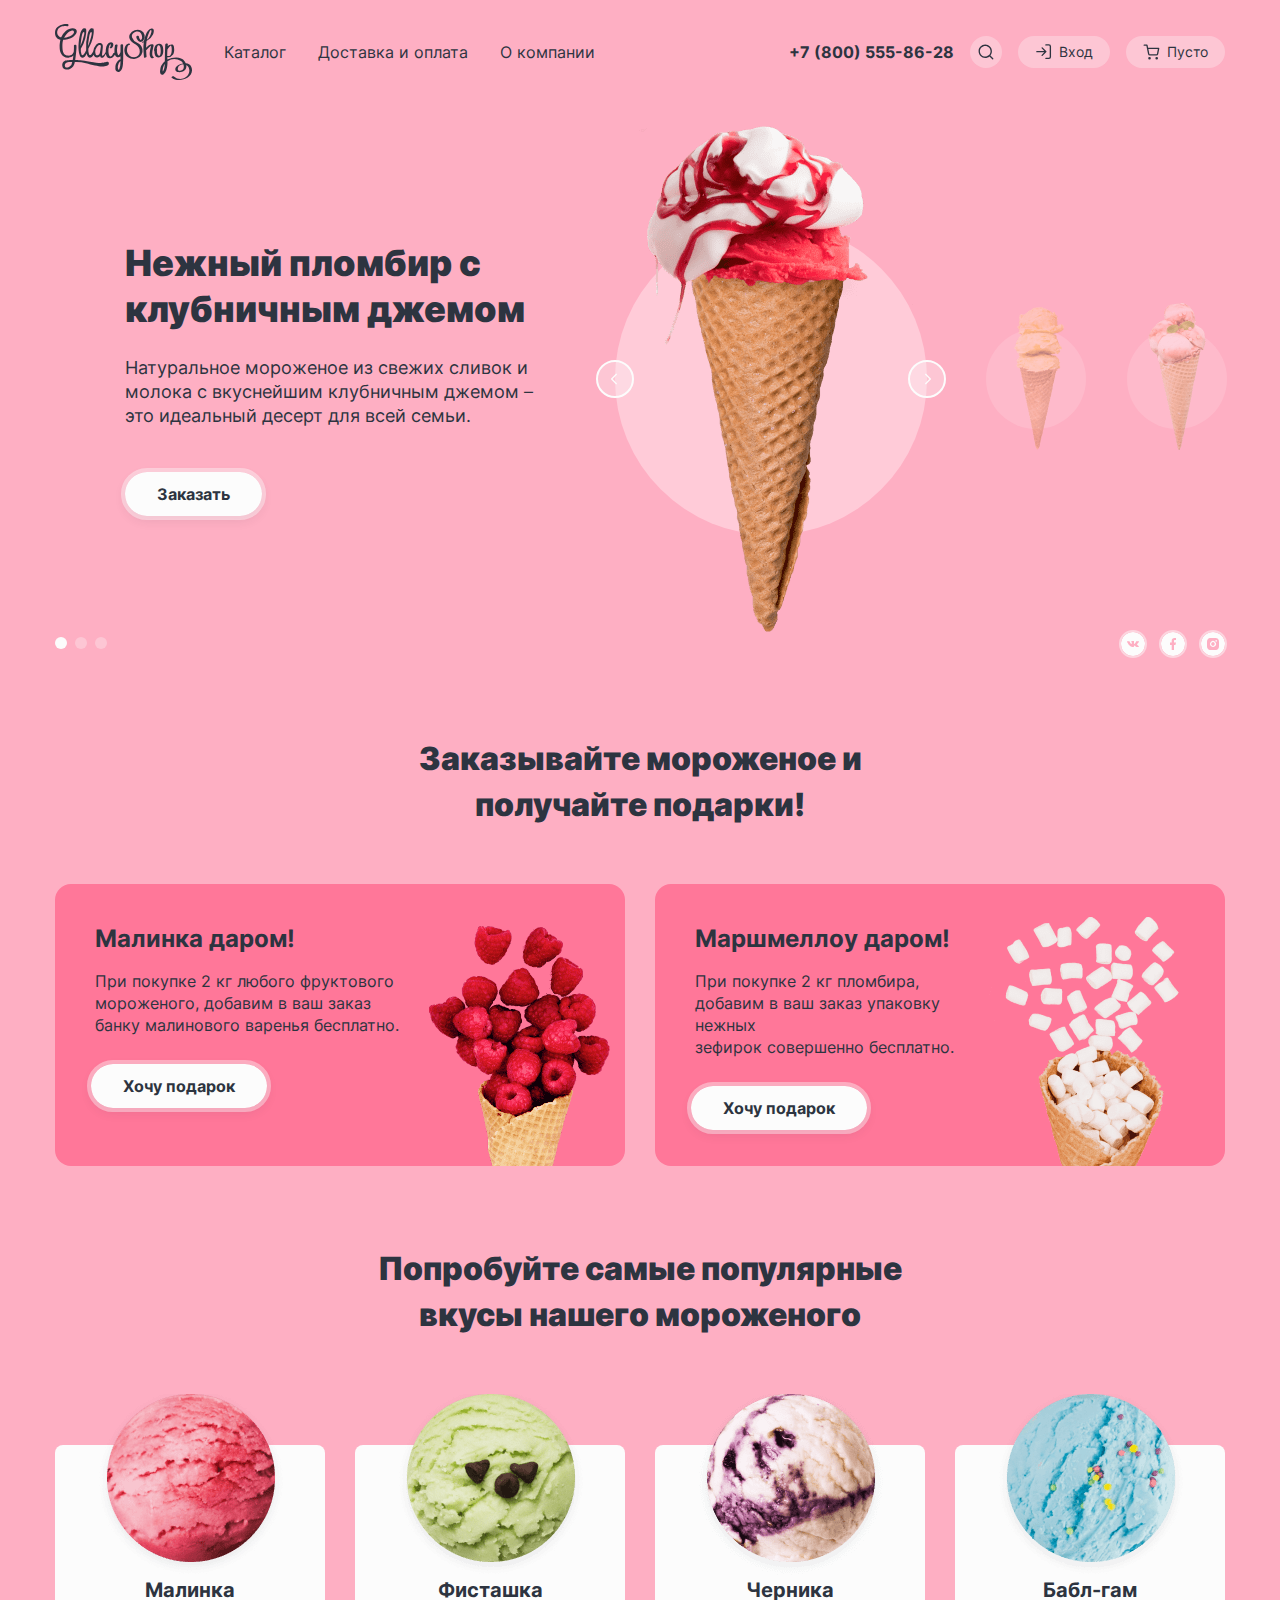
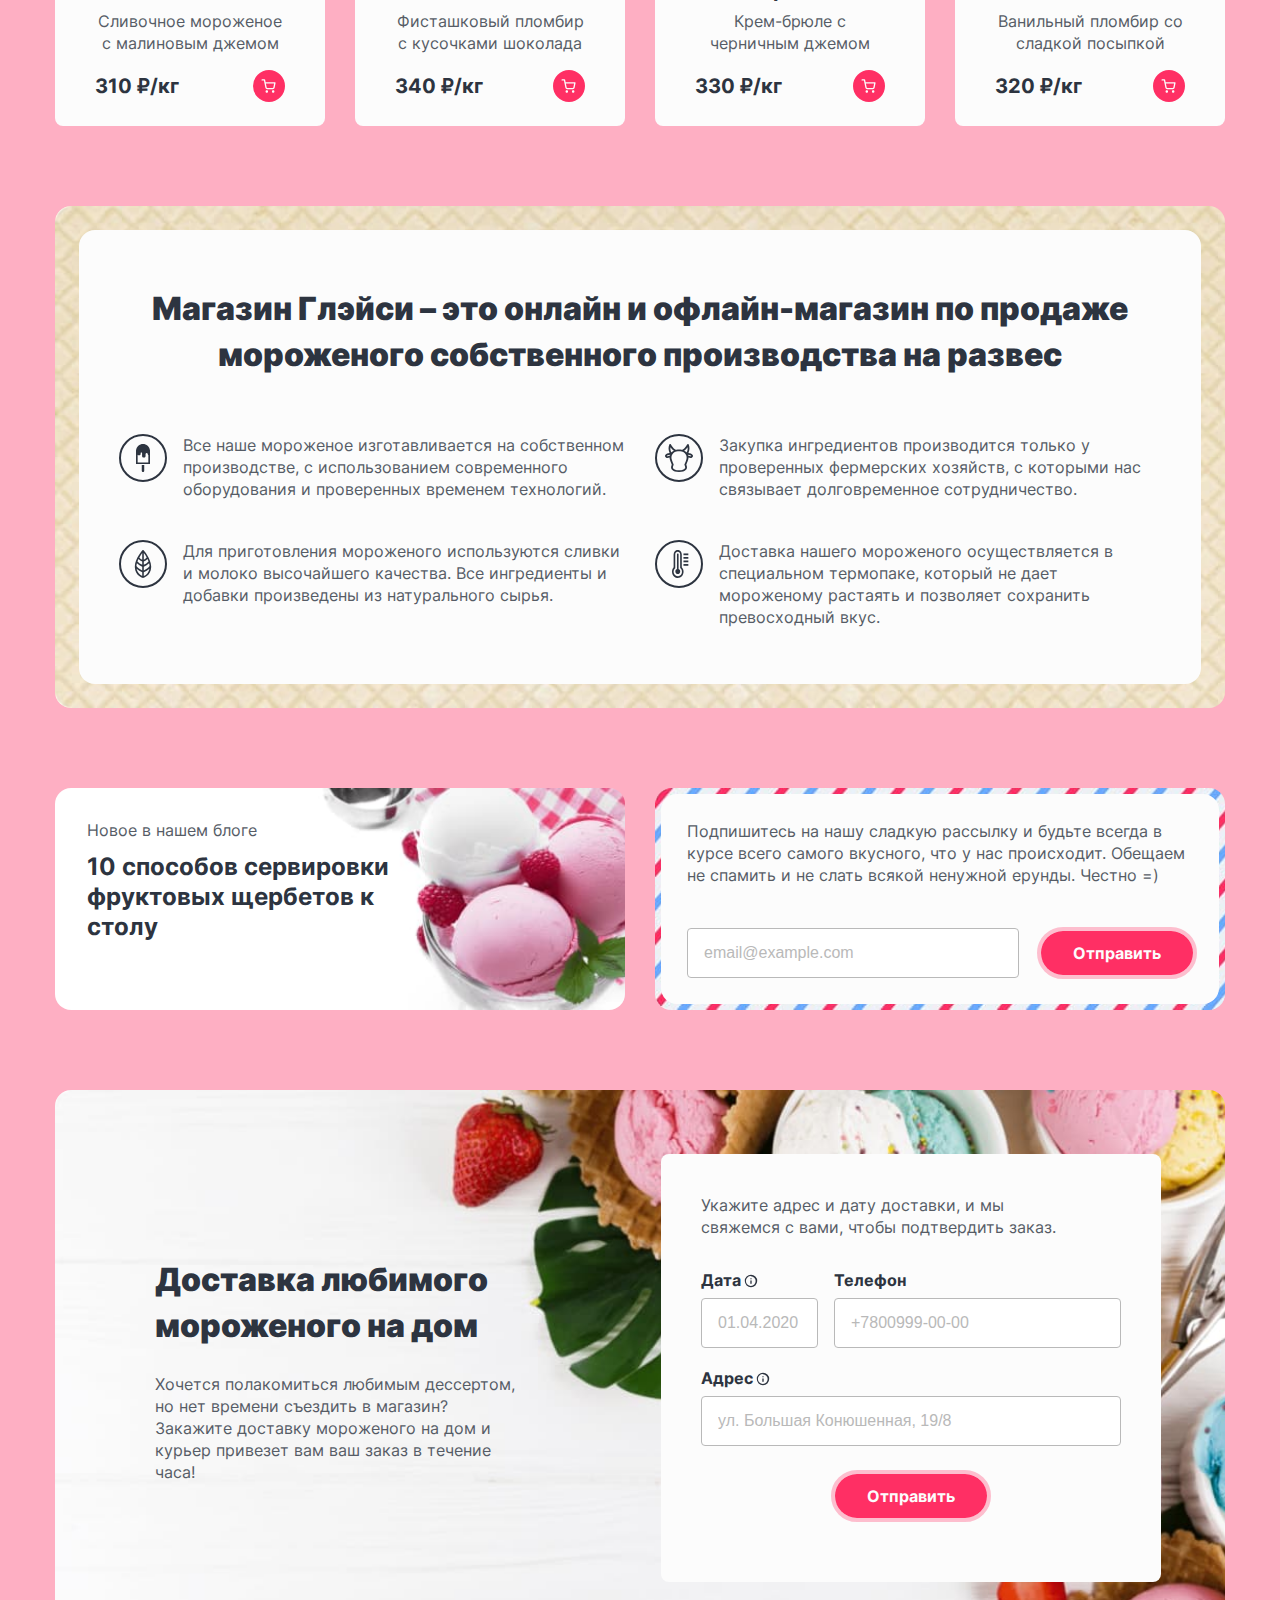
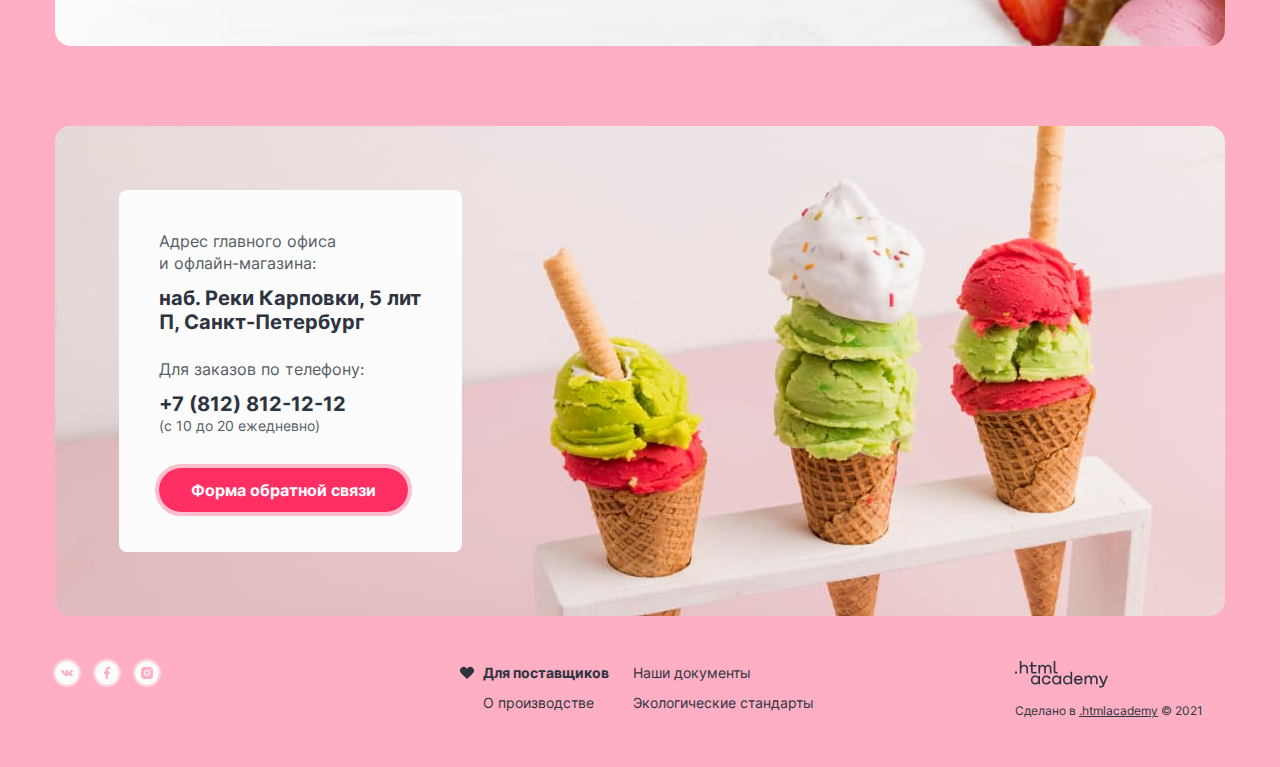
==== commit 65a97c17: "corrected the comments on the decorations" ====
--- a/index.html
+++ b/index.html
@@ -608,6 +608,12 @@
       </section>
     </div>
   </footer>
+  <!--
+  <div class="modal-container">
+   <div class="modal modal-answer">
+
+   </div>
+  </div>-->
 </body>
 
 </html>
--- a/styles/styles.css
+++ b/styles/styles.css
@@ -267,6 +267,7 @@
   border-radius: 26px;
   outline: 4px solid rgba(252, 252, 252, 0.4);
   background-clip: padding-box;
+  box-shadow: 0 4px 12px rgba(45, 52, 64, 0.1);
 }
 
 .order-link:hover,
@@ -354,6 +355,11 @@
 display: flex;
 align-items: center;
 justify-content: center;
+}
+
+.slider-button-next,
+.slider-button-prev {
+  display: flex;
 }
 
 .icon-pagination {
@@ -1049,11 +1055,6 @@
   margin-bottom: 32px;
 }
 
-.modal-dialog {
-  width: 250px;
-  padding: 13px;
-}
-
 .page-footer-container {
   display: flex;
   width: 1170px;
@@ -1151,8 +1152,7 @@
   margin-bottom: 16px;
 }
 .breadcrumbs,
-.button,
-.pagination-show-more {
+.button {
   font-size: 14px;
   font-weight: 700;
   line-height: 20px;
@@ -1543,15 +1543,19 @@
   border: 1px solid #2d3440;
 }
 
-.pagination-show-more {
-  font-size: 16px;
-  padding: 12px 32px;
-  background: #fcfcfc;
-  border: 4px solid rgba(252, 252, 252, 0.4);
-  box-shadow: 0 4px 12px rgba(45, 52, 64, 0.1);
-  border-radius: 26px;
-  background-clip: padding-box;
+.button-show-more {
   cursor: pointer;
   margin: 0 auto;
+  border: none;
   font-family: "inter", sans-serif;
 }
+
+.modal-container {
+  position: fixed;
+  top: 0;
+  left: 0;
+  display: flex;
+  width: 100%;
+  height: 100%;
+  background-color: rgba(45, 52, 64, 0.3);
+}
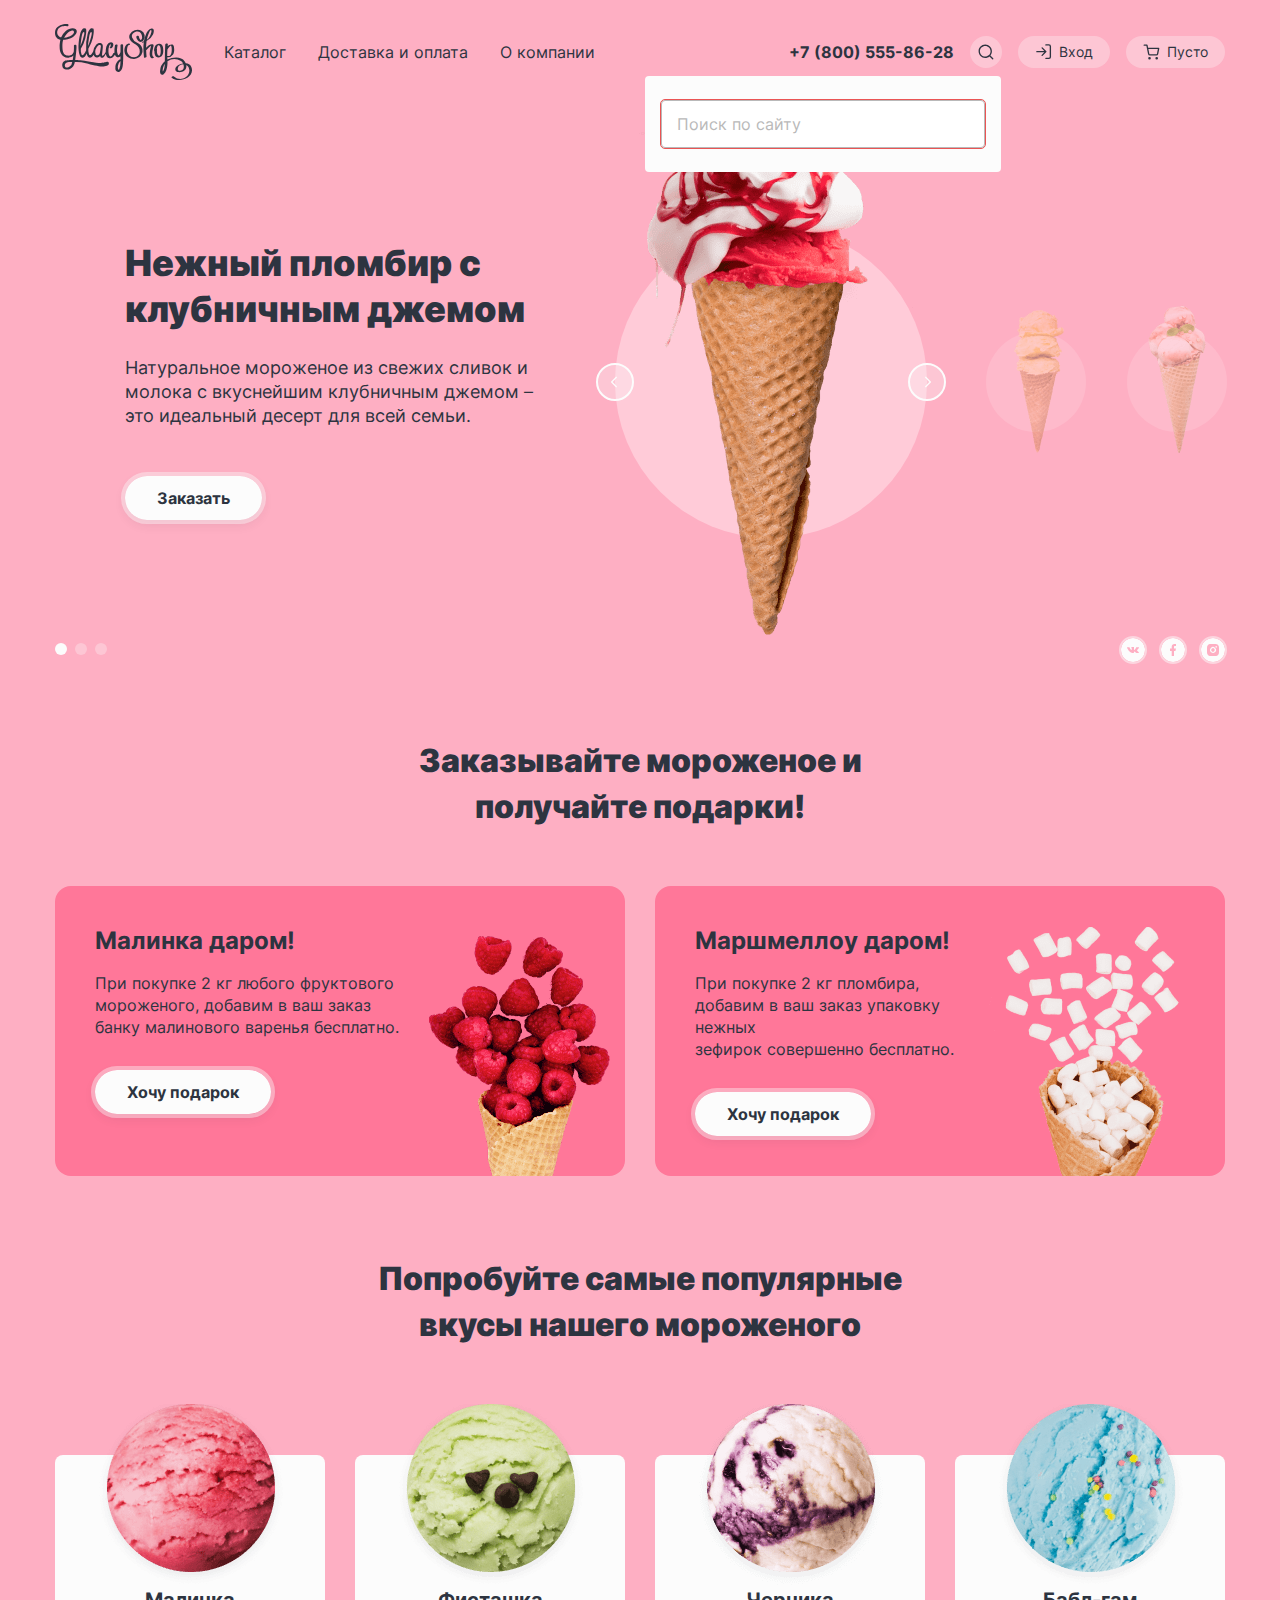
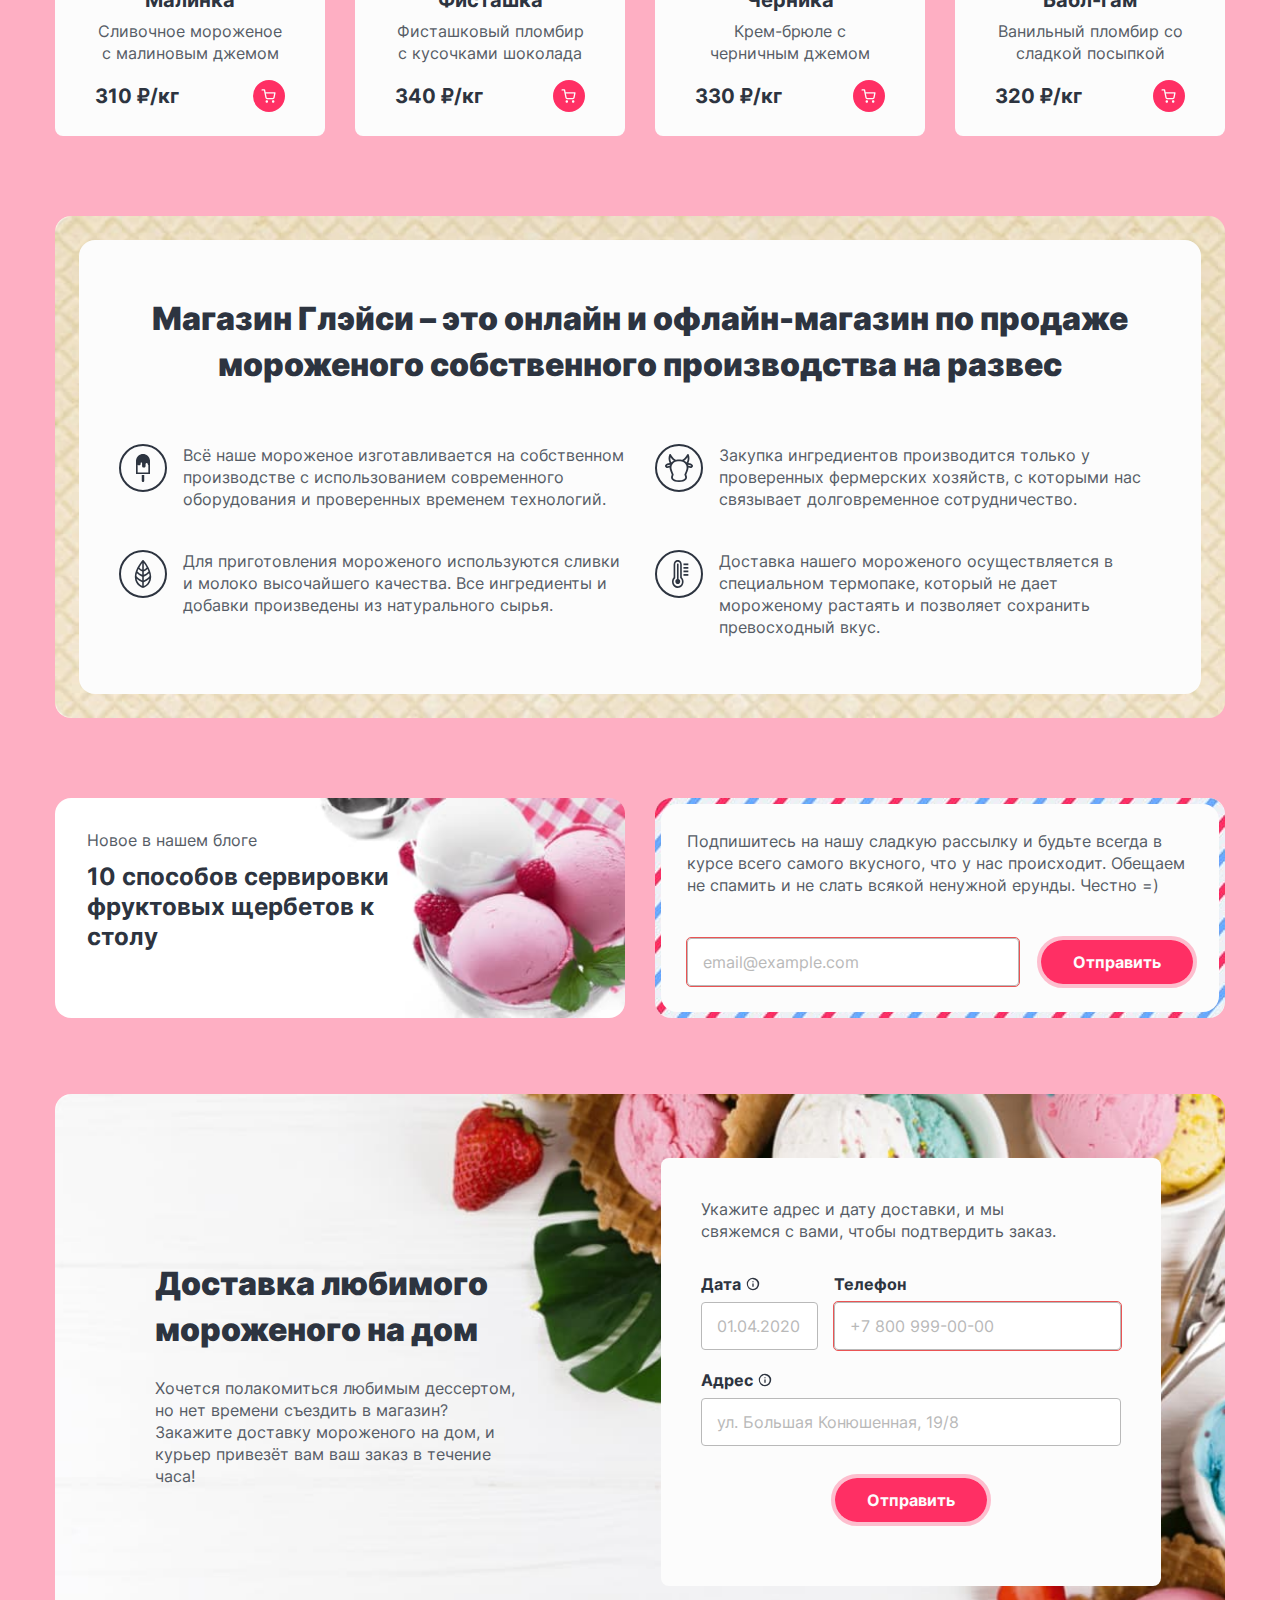
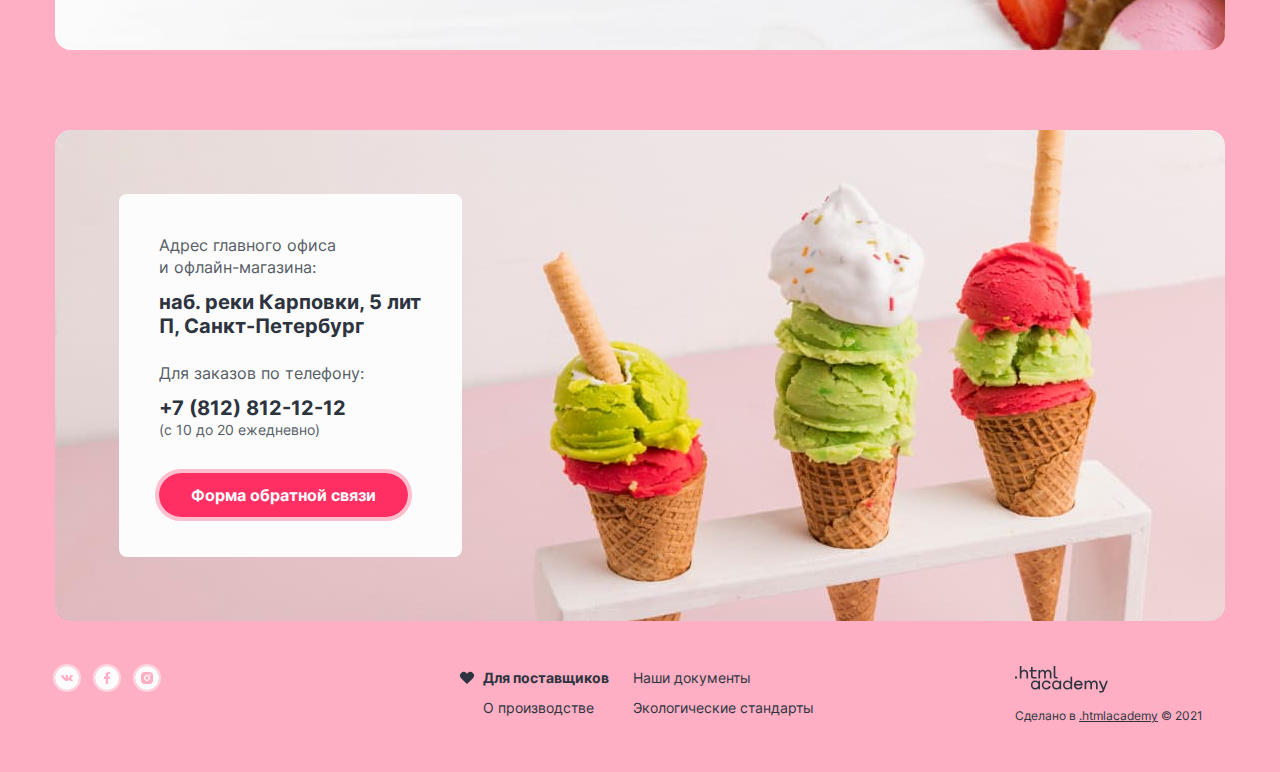
==== commit dd55c047: "Pop-ups, sliders, forms" ====
--- a/index.html
+++ b/index.html
@@ -16,8 +16,28 @@
       </a>
       <nav class="navigation">
         <ul class="navigation-list">
-          <li class="navigation-item">
+          <li class="navigation-item  menu-pulldown">
             <a class="navigation-link" href="catalog.html">Каталог</a>
+            <div class="top-menu-wrapper">
+             <ul class="top-menu">
+              <li class="top-menu-item top-menu-item-new">
+                <a class="top-menu-item-link-new" href="#">Новинки</a>
+                <div class="line-new"></div>
+              </li>
+              <li class="top-menu-item">
+                <a class="top-menu-item-link" href="#">Сливичное</a>
+              </li>
+              <li class="top-menu-item">
+                <a class="top-menu-item-link" href="#">Щербеты</a>
+              </li>
+              <li class="top-menu-item">
+                <a class="top-menu-item-link" href="#">Фруктовый лед</a>
+              </li>
+              <li class="top-menu-item">
+                <a class="top-menu-item-link" href="#">Мелорин</a>
+              </li>
+             </ul>
+            </div>
           </li>
           <li class="navigation-item">
             <a class="navigation-link" href="#">Доставка и оплата</a>
@@ -45,6 +65,22 @@
               </svg>
             </span>
           </a>
+          <div class="popover-search">
+            <h2 class="visually-hidden">Поиск по сайту</h2>
+            <form class="search-form" action="https://echo.htmlacademy.ru" method="post">
+              <p class="popover-form-field popover-form-field-search">
+                <label class="visually-hidden" for="popover-search">Поиск по сайту</label>
+                <input class="field-form popover-text" type="text" id="popover-search" name="search" placeholder="Поиск по сайту" required>
+              </p>
+            </form>
+            <div class="popover-cross">
+              <svg class="popover-cross-color" width="16" height="16" viewBox="0 0 16 16" fill="none" xmlns="http://www.w3.org/2000/svg">
+                <g opacity="0.4">
+                <path fill-rule="evenodd" clip-rule="evenodd" d="M12.803 4.13807C13.0634 3.87772 13.0634 3.45561 12.803 3.19526C12.5427 2.93491 12.1206 2.93491 11.8602 3.19526L7.99914 7.05633L4.13807 3.19526C3.87772 2.93491 3.45561 2.93491 3.19526 3.19526C2.93491 3.45561 2.93491 3.87772 3.19526 4.13807L7.05633 7.99914L3.19526 11.8602C2.93491 12.1206 2.93491 12.5427 3.19526 12.803C3.45561 13.0634 3.87772 13.0634 4.13807 12.803L7.99914 8.94195L11.8602 12.803C12.1206 13.0634 12.5427 13.0634 12.803 12.803C13.0634 12.5427 13.0634 12.1206 12.803 11.8602L8.94195 7.99914L12.803 4.13807Z"/>
+                </g>
+                </svg>
+            </div>
+          </div>
         </li>
         <li class="navigation-user-item">
           <a class="navigation-user-link" href="#">
@@ -57,6 +93,29 @@
               </svg>
             </span>Вход
           </a>
+          <div class="popover-enter">
+            <div class="popover-content">
+              <h2 class="popover-titile">Личный кабинет</h2>
+              <form class="enter-form" action="https://echo.htmlacademy.ru" method="post">
+                <p class="popover-form-field">
+                  <label class="visually-hidden" for="user-email">электронная почта</label>
+                  <input class="field-form popover-text" type="text" id="user-email"
+                    name="user-email" required placeholder="email@example.com">
+                </p>
+                <p class="popover-form-field">
+                   <label class="visually-hidden" for="user-password">пароль</label>
+                   <input class="field-form popover-text" type="password" id="popover-password" name="user-password" required placeholder="*****">
+                </p>
+                <div class="account-links">
+                 <button class="subscription-button enter-button" type="submit">Войти</button>
+                 <div class="wrapper-account-links">
+                   <a class="user-form-recovery" href="#">Забыли пароль?</a>
+                   <a class="user-registration" href="#">Регистрация</a>
+                 </div>
+                </div>
+              </form>
+            </div>
+          </div>
         </li>
         <li class="navigation-user-item">
           <a class="navigation-user-link" href="#">
@@ -73,8 +132,13 @@
             </span>
             Пусто
           </a>
+          <div class="popover-basket-wrapper">
+            <div class="popover-empty">
+              <span class="popover-empty-description">Ваша корзина пока пуста</span>
+            </div>
+          </div>
         </li>
-      </ul>
+    </ul>
     </div>
   </header>
   <main class="main-container main-index">
@@ -386,8 +450,7 @@
                     fill="#2D3440" />
                 </svg>
               </span>
-              <p class="advantages-description">Все наше мороженое изготавливается на собственном производстве, с
-                использованием современного оборудования и проверенных временем технологий.</p>
+              <p class="advantages-description">Всё наше мороженое изготавливается на собственном производстве с использованием современного оборудования и проверенных временем технологий.</p>
             </li>
             <li class="advantages-item">
               <span class="advantages-icon-cow advantages-icon-circle">
@@ -398,9 +461,9 @@
                     fill="#2D3440" />
                 </svg>
               </span>
-              <p class="advantages-description">Закупка ингредиентов производится только у проверенных фермерских
-                хозяйств,
-                с которыми нас связывает долговременное сотрудничество.</p>
+              <p class="advantages-description">Закупка ингредиентов производится только
+                у проверенных фермерских хозяйств, с которыми
+                нас связывает долговременное сотрудничество.</p>
             </li>
             <li class="advantages-item">
               <span class="advantages-icon-leaf advantages-icon-circle">
@@ -448,18 +511,16 @@
           <div class="subscription-box">
             <h2 class="visually-hidden">Подписаться на рассылку</h2>
             <p class="subscription-description color-primary-text">Подпишитесь на нашу сладкую рассылку и будьте всегда
-              в курсе всего
-              самого
-              вкусного, что у нас происходит. Обещаем не спамить и не слать всякой ненужной ерунды. Честно =)</p>
+                в курсе всего самого вкусного, что у нас происходит. Обещаем не спамить и не слать всякой ненужной ерунды. Честно =)</p>
             <form class="subscription-form" action="https://echo.htmlacademy.ru" method="post">
-              <div class="subscription-form-box">
+
                 <p class="subscription-email-box">
                   <label class="visually-hidden" for="subscription-email"></label>
-                  <input class="subscription-email field" type="text" id="subscription-email"
-                    name="subscription-form-email" placeholder="email@example.com">
+                  <input class="field-form email-field" type="text" id="subscription-email"
+                    name="subscription-form-email" placeholder="email@example.com" required>
                 </p>
                 <button class="subscription-button" type="submit">Отправить</button>
-              </div>
+
             </form>
           </div>
         </section>
@@ -469,9 +530,7 @@
       <section class="delivery">
         <div class="delivery-description-box">
           <h2 class="delivery-title">Доставка любимого мороженого на дом</h2>
-          <p class="delivery-description color-primary-text">Хочется полакомиться любимым дессертом, но нет времени
-            съездить в магазин?
-            Закажите доставку мороженого на дом и курьер привезет вам ваш заказ в течение часа!</p>
+          <p class="delivery-description color-primary-text">Хочется полакомиться любимым дессертом, но нет времени съездить в магазин? Закажите доставку мороженого на дом, и курьер привезёт вам ваш заказ в течение часа!</p>
         </div>
         <form class="delivery-form" action="https://echo.htmlacademy.ru" method="post">
           <p class="delivery-form-description color-primary-text">Укажите адрес и дату доставки, и мы свяжемся с вами,
@@ -487,13 +546,13 @@
                     alt="иконка Посмотреть дополнительную информацию" width="14" height="14">
                 </button>
               </span>
-              <input class="delivery-date field" type="text" name="delivery-date" id="delivery-date"
+              <input class="delivery-date field-form" type="text" name="delivery-date" id="delivery-date"
                 placeholder="01.04.2020">
             </p>
             <p class="field-group delivery-form-phone">
               <label class="delivery-phone-text" for="delivery-phone">Телефон</label>
-              <input class="delivery-phone field" type="text" name="delivery-phone" id="delivery-phone"
-                placeholder="+7800999-00-00">
+              <input class="delivery-phone field-form" type="text" name="delivery-phone" id="delivery-phone"
+                placeholder="+7 800 999-00-00" required>
             </p>
             <p class="field-group delivery-form-address">
               <span class="form-label form-label-icon">
@@ -504,7 +563,7 @@
                     alt="иконка Посмотреть дополнительную информацию" width="14" height="14">
                 </button>
               </span>
-              <input class="delivery-address field" type="text" name="delivery-address" id="delivery-address"
+              <input class="delivery-form-address field-form" type="text" name="delivery-address" id="delivery-address"
                 placeholder="ул. Большая Конюшенная, 19/8">
             </p>
             <button class="subscription-button" type="submit">Отправить</button>
@@ -518,7 +577,7 @@
         <div class="contacts-box">
           <address class="contacts-address">
             <p class="contacts-address-title color-primary-text">Адрес главного офиса и офлайн-магазина:</p>
-            <p class="contacts-address-text">наб. Реки Карповки, 5 лит П, Санкт-Петербург</p>
+            <p class="contacts-address-text">наб. реки Карповки, 5 лит П, Санкт-Петербург</p>
           </address>
           <h3 class="contacts-phone-title color-primary-text">Для заказов по телефону:</h3>
           <a class="contacts-phone" href="tel:+78128121212">+7 (812) 812-12-12</a>
@@ -608,12 +667,34 @@
       </section>
     </div>
   </footer>
-  <!--
+
   <div class="modal-container">
    <div class="modal modal-answer">
-
+    <button class="modal-close-button">
+      <span class="visually-hidden">Закрыть</span>
+    </button>
+    <section class="modal-content">
+     <h2 class="modal-title">Мы обязательно ответим вам!</h2>
+     <form class="modal-form" action="https://echo.htmlacademy.ru" method="post">
+       <p class="form-field-group">
+          <label class="visually-hidden" for="modal-name">Имя и фамилия</label>
+          <input class="field-form modal-text" type="text" id="modal-name" name="name" placeholder="Имя и фамилия">
+        </p>
+        <p class="form-field-group">
+          <label class="visually-hidden" for="modal-email">электронная почта</label>
+          <input class="field-form modal-text" type="text" id="modal-email"
+            name="email" required placeholder="email@example.com">
+        </p>
+        <p class="form-field-group">
+          <label class="visually-hidden" for="modal-multiline">В свободной форме</label>
+          <textarea class="field-form modal-text multiline" type="text" id="modal-multiline" name="comment" placeholder="В свободной форме"></textarea>
+        </p>
+        <button class="subscription-button" type="submit">Отправить</button>
+      </form>
+    </section>
    </div>
-  </div>-->
+  </div>
+
 </body>
 
 </html>
--- a/styles/styles.css
+++ b/styles/styles.css
@@ -103,6 +103,86 @@
   border: 2px solid transparent;
 }
 
+.top-menu-wrapper {
+  margin: 0;
+  padding-top: 16px;
+  padding-bottom: 16px;
+  min-width: 138px;
+  display: none;
+  position: absolute;
+  background: #FCFCFC;
+  border-radius: 4px;
+  top: 44px;
+  z-index: 15;
+}
+
+.top-menu {
+  list-style-type: none;
+  display: flex;
+  flex-direction: column;
+  padding: 0;
+  list-style-type: none;
+}
+
+.top-menu-item-link,
+.top-menu-item-link-new {
+  font-size: 14px;
+  line-height: 20px;
+  color: #2d3440;
+  text-decoration: none;
+  display: block;
+  padding-left: 16px;
+  padding-right: 16px;
+}
+
+.top-menu-item-link-new {
+  font-weight: 700;
+}
+
+.menu-pulldown {
+  position: relative;
+}
+.menu-pulldown:hover .top-menu-wrapper {
+  display: block;
+}
+
+.top-menu-item-link {
+  padding-bottom: 8px;
+  padding-top: 8px;
+}
+
+.top-menu-item-link-new {
+  padding-bottom: 11px;
+}
+
+.top-menu-item-new {
+  position: relative;
+}
+
+.top-menu-item-new .line-new {
+  position: absolute;
+  border-bottom: 1px solid #b9b9b9;
+  width:100px;
+  left: 16px;
+}
+
+.top-menu-item-link:hover,
+.top-menu-item-link-new:hover {
+  background-color: #ffcbd8;
+}
+
+.top-menu-item-link:focus,
+.top-menu-item-link-new:focus {
+  background-color: #ff4a78;
+  color:  #fcfcfc;
+}
+
+.top-menu-item-link:active,
+.top-menu-item-link-new:active {
+  background-color: #ff7799;
+  color: #2d3440;
+}
+
 .navigation-user-list {
   margin: 0;
   padding: 0;
@@ -126,11 +206,6 @@
   display: block;
   min-width: 32px;
   padding: 4px 15px;
-}
-
-.navigation-user-link:active {
-  background-color: #fcfcfc;
-  border-color: transparent;
 }
 
 .navigation-user-link-search {
@@ -181,7 +256,8 @@
   border-color: #2d3440;
 }
 
-.navigation-link:not(.navigation-link-current):active {
+.navigation-link:not(.navigation-link-current):active,
+.navigation-user-link:active {
   border-color: transparent;
   background-color: #fcfcfc;
 }
@@ -200,12 +276,228 @@
   display: block;
 }
 
+
+.navigation-user-item:nth-child(2) {
+  position: relative;
+}
+
+.popover-search {
+  position: absolute;
+  top: 40px;
+  right: 1px;
+  z-index: 12;
+  box-sizing: border-box;
+  width: 356px;
+  padding: 24px 16px;
+  font-family: "inter", sans-serif;
+  color: #b9b9b9;
+  background-color: #fcfcfc;
+  border-radius: 4px;
+  /*display: none;*/
+}
+
+.popover-form-field:first-child.popover-form-field-search {
+  margin: 0;
+}
+/*
+.popover-cross {
+  background-image: url("../images/icons/сross.svg");
+  background-repeat: no-repeat;
+  background-position: right 13px center;
+}
+*/
+
+.popover-text {
+  min-width: 324px;
+  position: relative;
+}
+
+.popover-cross {
+  position: absolute;
+  top: 40px;
+  right: 29px;
+}
+
+.popover-search:hover .popover-cross-color,
+.popover-search:active .popover-cross-color {
+  fill: #2D3440;
+}
+
+.popover-search:active .popover-cross-color {
+  opacity: 0.4;
+}
+
+.navigation-user-item:nth-child(3) {
+  position: relative;
+}
+
+.popover-enter {
+  position: absolute;
+  top: 40px;
+  right: 1px;
+  z-index: 12;
+  box-sizing: border-box;
+  width: 420px;
+  padding: 48px;
+  font-family: "inter", sans-serif;
+  color: #2d3440;
+  background-color: #fcfcfc;
+  border-radius: 4px;
+  min-height: 286px;
+  display: none;
+}
+
+
+.navigation-user-item:nth-child(4) {
+  position: relative;
+}
+
+.popover-basket-wrapper {
+  position: absolute;
+  top: 40px;
+  right: 1px;
+  z-index: 13;
+  box-sizing: border-box;
+  min-width: 288px;
+  max-width: 441px;
+  padding: 48px;
+  background-color: #fcfcfc;
+  border-radius: 4px;
+  display: none;
+}
+
+.popover-empty {
+  min-height: 60px;
+  text-align: center;
+}
+
+.popover-empty-description {
+  font-family: "inter", sans-serif;
+  color: #2d3440;
+  font-weight: 700;
+  font-size: 24px;
+  line-height: 30px;
+  /*display: none;*/
+}
+
+.popover-content {
+  height: 100%;
+}
+
+.popover-form-field {
+  margin: 0;
+}
+
+.popover-form-field:first-child {
+  margin-bottom: 16px;
+}
+
+.popover-form-field:nth-child(2) {
+  margin-bottom: 28px;
+}
+
+.popover-title {
+  margin-top: 0;
+  margin-bottom: 32px;
+  font-size: 24px;
+  line-height: 30px;
+  color: #2d3440;
+}
+
+.basket-list {
+  list-style-type: none;
+  padding: 0;
+  margin-bottom: 28px;
+}
+
+.basket-item-title {
+  margin: 0;
+  font-weight: 700;
+  font-size: 18px;
+  line-height: 22px;
+  color: #2D3440;
+}
+
+.basket-item-deskription {
+  margin: 0;
+  font-size: 14px;
+  line-height: 20px;
+  color: #B9B9B9;
+}
+
+.basket-item-price {
+  margin: 0;
+  font-size: 18px;
+  line-height: 22px;
+  font-weight: 700;
+  color: #2D3440;
+  align-self: center;
+}
+
+.basket-deskription-wrapper {
+  display: flex;
+  flex-direction: column;
+}
+
+.basket-item {
+  display: grid;
+  grid-template-columns: 46px 150px 85px 16px;
+  column-gap: 16px;
+}
+
+.button-cross {
+  background-color: transparent;
+  border: 0;
+}
+
+.basket-item + .basket-item {
+  padding-top: 24px;
+}
+
+.basket-item:last-child {
+  padding-bottom: 32px;
+  border-bottom: 1px solid #e7e7e7;
+}
+
+.total-amount-wrqapper {
+  display: flex;
+}
+
+.total-price {
+  margin-left: auto;
+}
+
+.account-links {
+  display: flex;
+}
+
+.wrapper-account-links {
+  display: flex;
+  flex-direction: column;
+}
+
+.wrapper-account-links {
+  display: flex;
+  justify-content: flex-end;
+}
+
+.enter-button {
+  margin-right: 19px;
+}
+
+.user-form-recovery,
+.user-registration {
+  color: #2D3440;
+  font-size: 14px;
+  line-height: 20px;
+}
+
 .main-container {
   flex-grow: 1;
 }
 
 .slider-block-wrapper{
-  padding-bottom: 80px;
+  padding-bottom: 76px;
 }
 
 .slider-block {
@@ -233,7 +525,7 @@
   padding-left: 70px;
   padding-right: 2px;
   padding-top: 115px;
-  padding-bottom: 110px;
+  padding-bottom: 118px;
   max-width: 542px;
   width: 100%;
   margin-right: 21px;
@@ -251,13 +543,14 @@
   margin: 0;
   font-size: 18px;
   line-height: 24px;
-  padding-bottom: 44px;
+  padding-bottom: 48px;
   padding-right: 56px;
 }
 
 .order-link {
   line-height: 20px;
   font-weight: 700;
+  font-size: 16px;
   text-align: center;
   text-decoration: none;
   color: #2d3440;
@@ -485,13 +778,13 @@
 }
 
 .free-gifts-article-raspberry {
-  padding: 40px 15px 36px 36px;
+  padding: 40px 15px 40px 36px;
   background-image: url(../images/raspberry.png);
   background-position: bottom 0 right 15px;
 }
 
 .free-gifts-article-marshmallow {
-  padding: 40px 7px 36px 36px;
+  padding: 40px 7px 40px 36px;
   background-image: url(../images/marshmallow.png);
 
 background-position: bottom 0 right 7px;
@@ -509,17 +802,20 @@
 
 .free-gifts-description-raspberry {
   margin: 0;
-  margin-bottom: 28px;
+  margin-bottom: 32px;
   margin-left: 4px;
 }
 
 .free-gifts-description-marshmallow {
   margin: 0;
-  margin-bottom: 28px;
+  margin-bottom: 32px;
   margin-left: 4px;
 }
 
-
+.free-gifts-description-marshmallow + .order-link,
+.free-gifts-description-raspberry + .order-link {
+  margin-left: 4px;
+}
 
 .product-wrapper {
   padding-bottom: 80px;
@@ -623,16 +919,21 @@
   outline: 2px solid rgba(252, 252, 252, 0.5);
   border-radius: 50%;
 }
-
-.social-icon-anchor:hover svg {
-  fill:#000000;
+/*
+.social-icon-anchor:fo svg {
   outline: 2px solid rgba(252, 252, 252, 0.5);
   border-radius: 50%;
 }
 
-.social-icon-anchor:focus svg {
-  fill:#000000;
-  outline: 2px solid rgba(138, 47, 47, 0);
+*/
+.social-icon-anchor:hover {
+  background-color: #2d3440;
+  border-radius: 50%;
+}
+
+.social-icon-anchor svg:focus {
+  background-color: #2d3440;
+  outline: 2px solid #2d3440;
   border-radius: 50%;
 }
 
@@ -721,7 +1022,7 @@
 }
 
 .new-article-subscription-box-wrapper{
-  padding-bottom: 80px;
+  padding-bottom: 76px;
 }
 
 .new-article-subscription-box {
@@ -787,7 +1088,7 @@
   margin-bottom: 42px;
 }
 
-.subscription-form-box {
+.subscription-form {
   display: flex;
   justify-content: space-between;
   align-items: center;
@@ -914,64 +1215,67 @@
   position: absolute;
   width: 16px;
   height: 16px;
-  margin-top: 4px;
-  margin-left: 2px;
+  margin-top: 3px;
+  margin-left: 4px;
   padding: 0;
   background-color: transparent;
   border: none;
 }
 
-.delivery-form input,
-.subscription-form input {
+.field-form {
+  padding: 13px 15px;
+  font-family: "inter", sans-serif;
+  color: #b9b9b9;
+  border: 1px solid #b9b9b9;
+  box-sizing: border-box;
+  border-radius: 4px;
+  font-size: 16px;
   line-height: 20px;
 
-  border: 1px solid #b9b9b9;
-  border-radius: 4px;
-  padding: 14px 16px;
-}
-
-.field {
-  font-size: inherit;
-}
-
-.field:hover {
-  border: 1px solid #2D3440;
+}
+.modal-text {
+  width: 442px;
+}
+
+.email-field {
+  min-width: 332px;
+}
+
+
+.field-form:hover {
+  border: 1px solid #2d3440;
+  color: #2d3440;
   cursor: pointer;
-  color: #2D3440;
-}
-
-.field:focus {
-  outline: 2px solid #2D3440;
-  color: #2D3440;
-}
-
-.field:disabled,
-.field:disabled:hover {
-  background-color: #E7E7E7;
-}
-
-.field:disabled {
-  color: #2D3440;
+}
+
+.field-form:focus {
+  outline: 2px solid #2d3440;
+  color: #2d3440;
+}
+
+.field-form:disabled,
+.field-form:disabled:hover {
+  background-color: #e7e7e7;
+}
+
+.field-form:disabled {
+  color: #2d3440;
   opacity: 0.65;
 }
-.field:disabled:hover {
-  color: #2D3440;
-}
-
-.field:invalid {
-  border: 1px solid #EA5454;
-}
-
-.field:focus:invalid {
-  outline: 2px solid #EA5454;
-}
-
-.field::placeholder {
+.field-form:disabled:hover {
+  color: #2d3440;
+}
+
+.field-form:invalid {
+  outline: 1px solid #ea5454;
+}
+
+.field-form:focus:invalid {
+  outline: 2px solid #ea5454;
+}
+
+.field-form::placeholder {
   color: #b9b9b9;
-}
-
-.subscription-form input {
-  min-width: 332px;
 }
 
 .delivery-date {
@@ -983,7 +1287,7 @@
 }
 
 .delivery-form-address {
-  margin-bottom: 8px;
+  margin-bottom: 6px;
   grid-column: 1/-1;
 }
 
@@ -1052,7 +1356,7 @@
   line-height: 20px;
   color: #565c66;
   margin: 0;
-  margin-bottom: 32px;
+  margin-bottom: 33px;
 }
 
 .page-footer-container {
@@ -1430,7 +1734,6 @@
   background-color: rgba(86, 92, 102, 0.3);
 }
 
-
 .filter-add {
   margin-right: 22px;
 }
@@ -1558,4 +1861,63 @@
   width: 100%;
   height: 100%;
   background-color: rgba(45, 52, 64, 0.3);
-}
+  z-index: 30;
+  display: none;
+}
+
+.modal {
+  position: relative;
+  margin: auto;
+  padding: 64px;
+  background-color: #FCFCFC;
+}
+
+.modal-answer {
+  width: 570px;
+}
+
+.modal-close-button {
+  position: absolute;
+  padding: 0;
+  top: 7px;
+  right: 7px;
+  width: 50px;
+  height: 50px;
+  background-color: #FCFCFC;
+  border: none;
+  background-image: url(../images/icons/close.svg);
+  background-repeat: no-repeat;
+  background-position: center;
+  cursor: pointer;
+}
+
+.modal-title {
+  margin: 0;
+  margin-bottom: 32px;
+  font-family: "inter", sans-serif;
+  font-size: 24px;
+  line-height: 30px;
+  font-weight: 700;
+  color: #2d3440;
+}
+
+.form-field-group {
+  margin: 0;
+}
+
+.form-field-group:not(:nth-child(3),:last-child) {
+  margin-bottom: 16px;
+}
+
+.form-field-group:nth-child(3) {
+  margin-bottom: 28px;
+}
+
+.multiline {
+  height: 149px;
+}
+
+.modal-form .subscription-button {
+  display: flex;
+  margin-left: auto;
+}
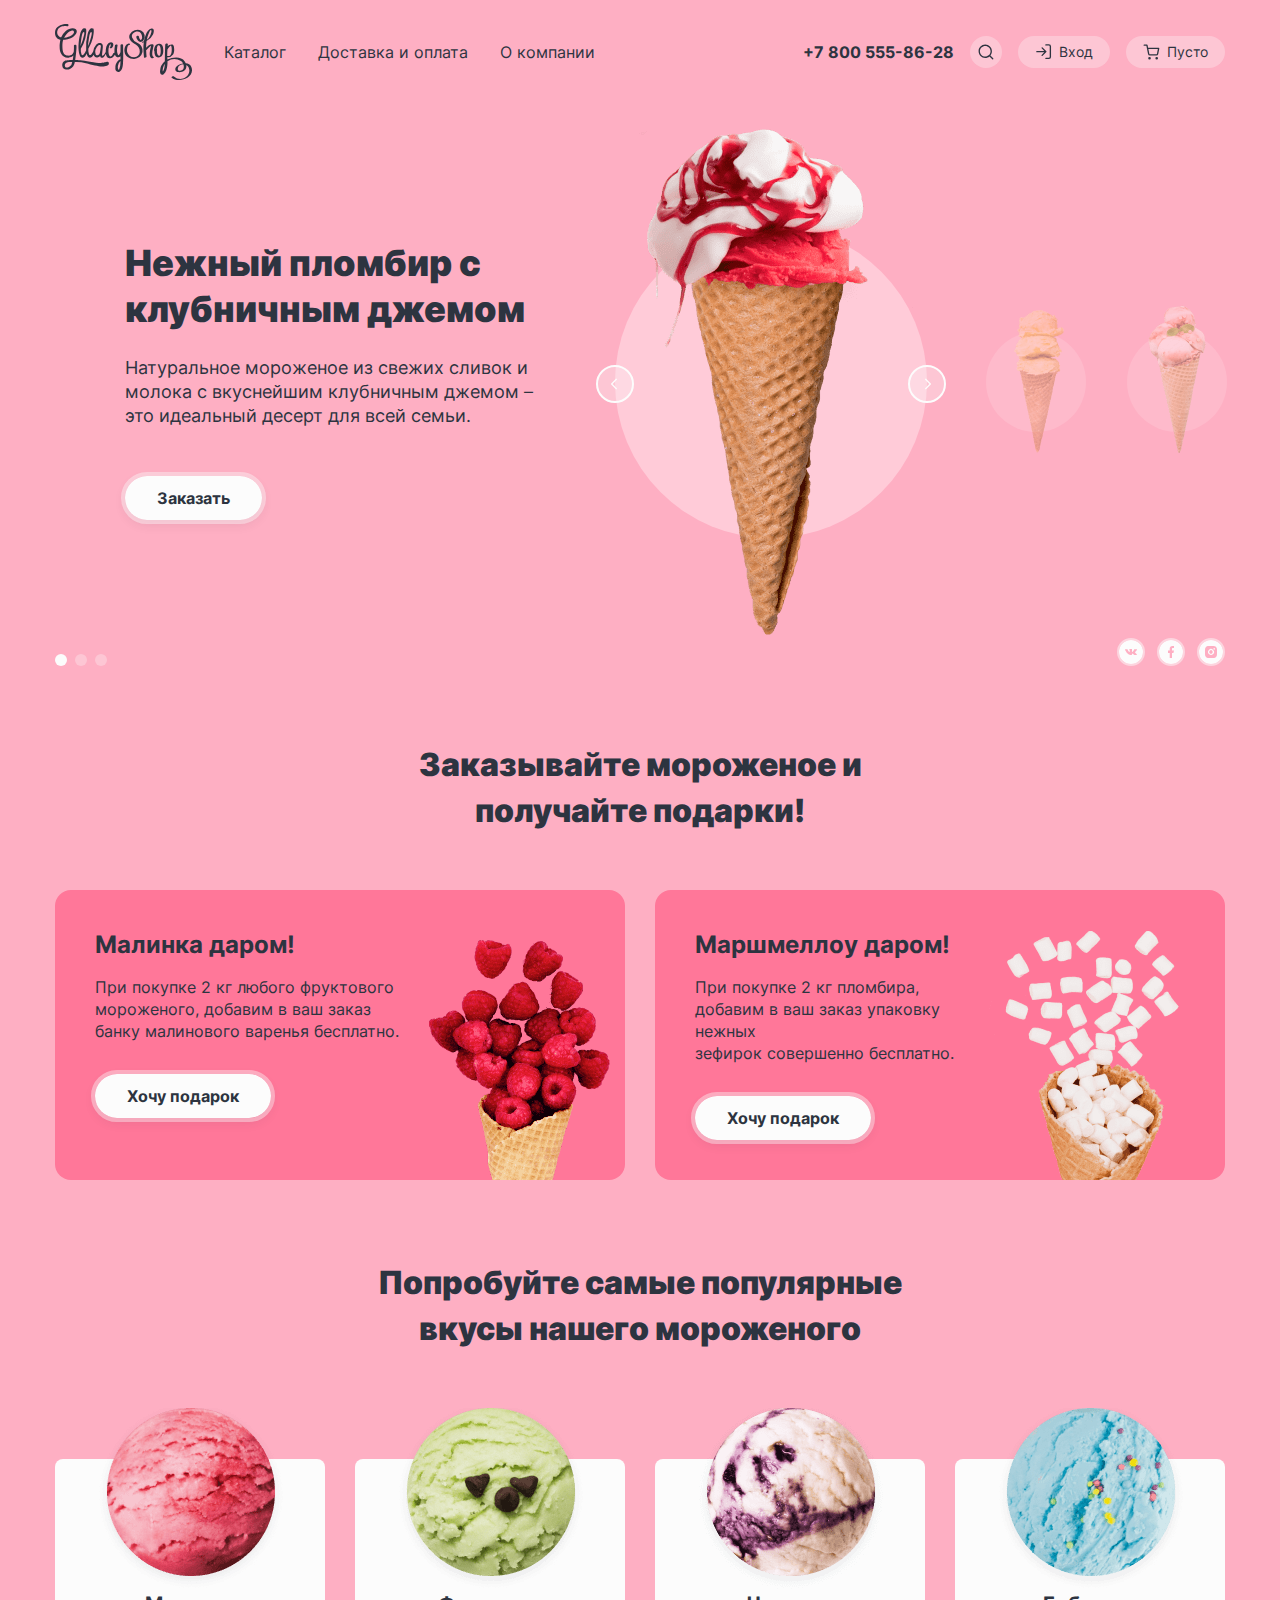
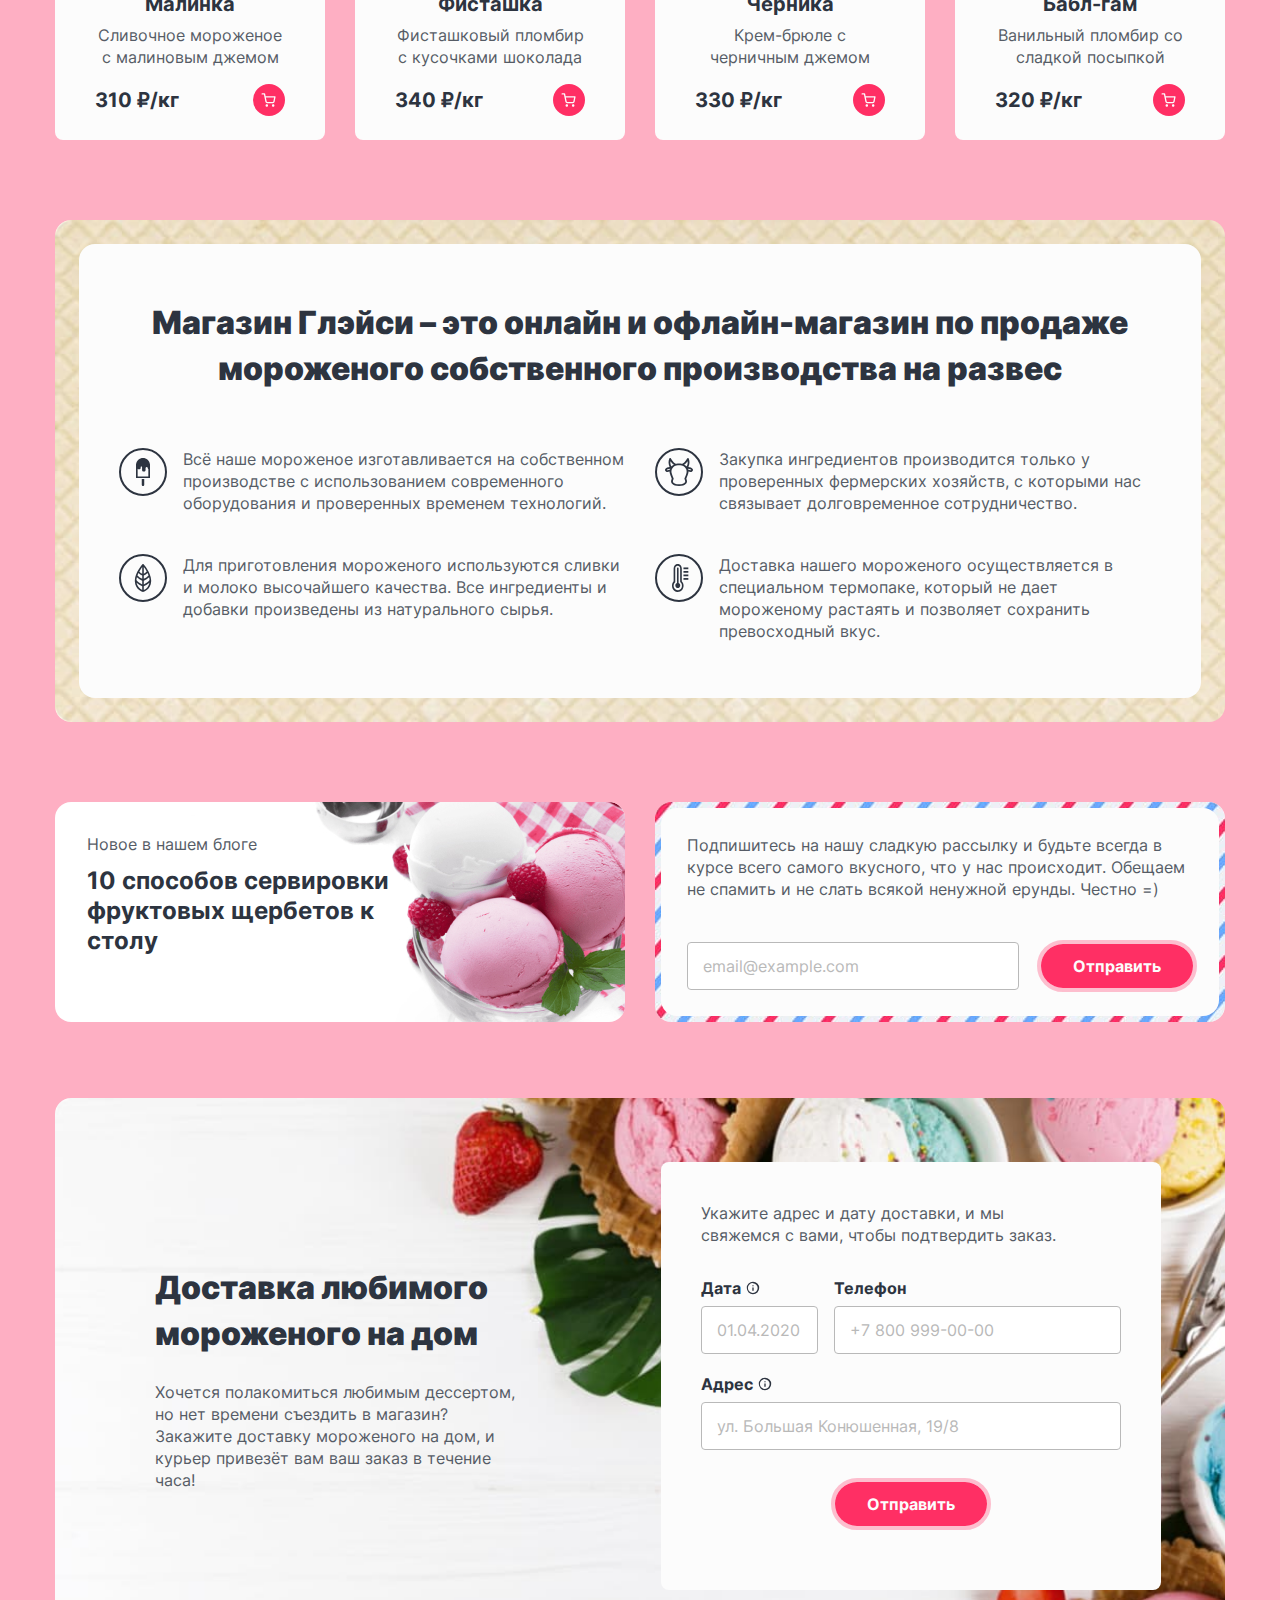
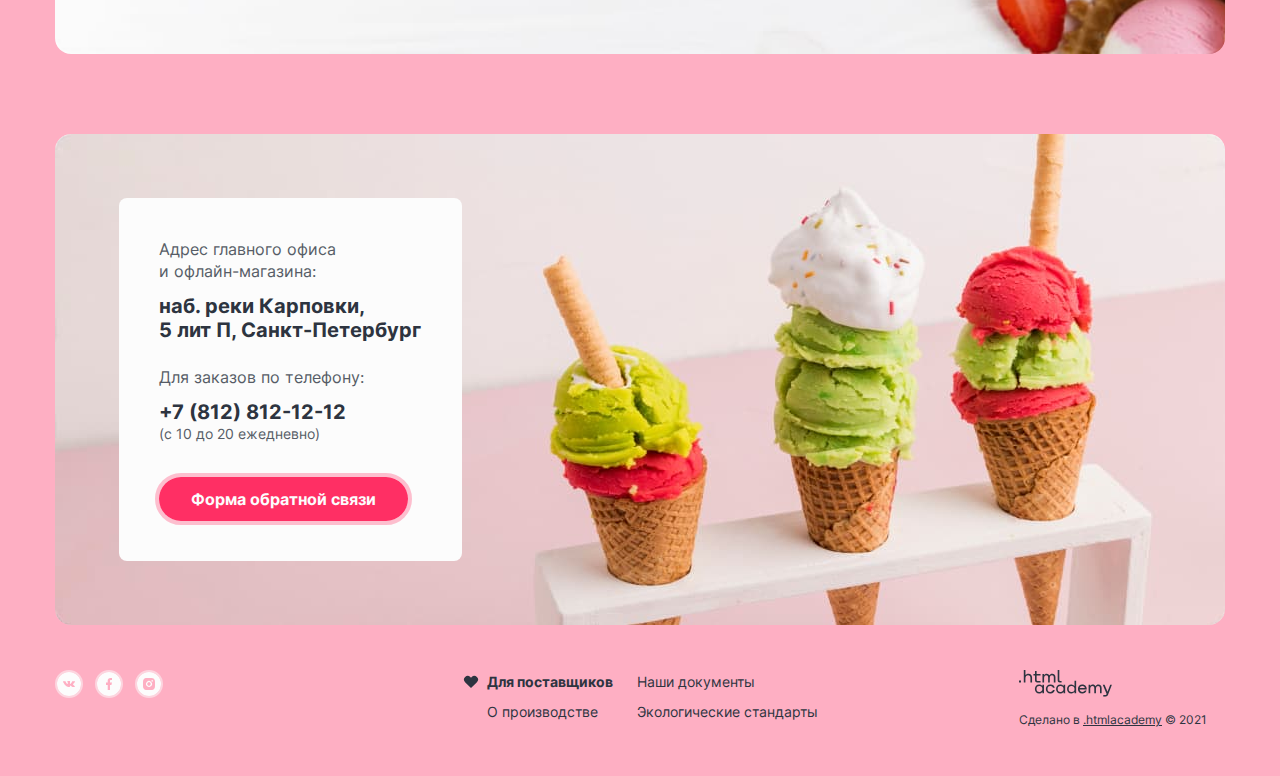
==== commit 135c22ec: "corrected to the latest comments on the decorations" ====
--- a/index.html
+++ b/index.html
@@ -19,24 +19,23 @@
           <li class="navigation-item  menu-pulldown">
             <a class="navigation-link" href="catalog.html">Каталог</a>
             <div class="top-menu-wrapper">
-             <ul class="top-menu">
-              <li class="top-menu-item top-menu-item-new">
-                <a class="top-menu-item-link-new" href="#">Новинки</a>
-                <div class="line-new"></div>
-              </li>
-              <li class="top-menu-item">
-                <a class="top-menu-item-link" href="#">Сливичное</a>
-              </li>
-              <li class="top-menu-item">
-                <a class="top-menu-item-link" href="#">Щербеты</a>
-              </li>
-              <li class="top-menu-item">
-                <a class="top-menu-item-link" href="#">Фруктовый лед</a>
-              </li>
-              <li class="top-menu-item">
-                <a class="top-menu-item-link" href="#">Мелорин</a>
-              </li>
-             </ul>
+              <ul class="top-menu">
+                <li class="top-menu-item top-menu-item-new">
+                  <a class="top-menu-item-link new" href="#">Новинки</a>
+                </li>
+                <li class="top-menu-item">
+                  <a class="top-menu-item-link" href="#">Сливочное</a>
+                </li>
+                <li class="top-menu-item">
+                  <a class="top-menu-item-link" href="#">Щербеты</a>
+                </li>
+                <li class="top-menu-item">
+                  <a class="top-menu-item-link" href="#">Фруктовый лед</a>
+                </li>
+                <li class="top-menu-item">
+                  <a class="top-menu-item-link" href="#">Мелорин</a>
+                </li>
+              </ul>
             </div>
           </li>
           <li class="navigation-item">
@@ -49,7 +48,7 @@
       </nav>
       <ul class="navigation-user-list">
         <li class="navigation-user-item">
-          <a class="navigation-user-phone" href="tel:+78005558628">+7 (800) 555-86-28</a>
+          <a class="navigation-user-phone" href="tel:+78005558628">+7 800 555-86-28</a>
         </li>
         <li class="navigation-user-item">
           <a class="navigation-user-link navigation-user-link-search" href="#">
@@ -68,18 +67,19 @@
           <div class="popover-search">
             <h2 class="visually-hidden">Поиск по сайту</h2>
             <form class="search-form" action="https://echo.htmlacademy.ru" method="post">
-              <p class="popover-form-field popover-form-field-search">
+              <p class="popover-form-field">
                 <label class="visually-hidden" for="popover-search">Поиск по сайту</label>
-                <input class="field-form popover-text" type="text" id="popover-search" name="search" placeholder="Поиск по сайту" required>
+                <input class="field-form popover-text field-form-search" type="text" id="popover-search" name="search"
+                  placeholder="Поиск по сайту" required>
+                <button type="reset" class="popover-cross">
+                  <svg width="16" height="16" viewBox="0 0 16 16" fill="none" xmlns="http://www.w3.org/2000/svg"
+                    class="popover-cross-icon">
+                    <path fill-rule="evenodd" clip-rule="evenodd"
+                      d="M12.803 4.13807C13.0634 3.87772 13.0634 3.45561 12.803 3.19526C12.5427 2.93491 12.1206 2.93491 11.8602 3.19526L7.99914 7.05633L4.13807 3.19526C3.87772 2.93491 3.45561 2.93491 3.19526 3.19526C2.93491 3.45561 2.93491 3.87772 3.19526 4.13807L7.05633 7.99914L3.19526 11.8602C2.93491 12.1206 2.93491 12.5427 3.19526 12.803C3.45561 13.0634 3.87772 13.0634 4.13807 12.803L7.99914 8.94195L11.8602 12.803C12.1206 13.0634 12.5427 13.0634 12.803 12.803C13.0634 12.5427 13.0634 12.1206 12.803 11.8602L8.94195 7.99914L12.803 4.13807Z" />
+                  </svg>
+                </button>
               </p>
             </form>
-            <div class="popover-cross">
-              <svg class="popover-cross-color" width="16" height="16" viewBox="0 0 16 16" fill="none" xmlns="http://www.w3.org/2000/svg">
-                <g opacity="0.4">
-                <path fill-rule="evenodd" clip-rule="evenodd" d="M12.803 4.13807C13.0634 3.87772 13.0634 3.45561 12.803 3.19526C12.5427 2.93491 12.1206 2.93491 11.8602 3.19526L7.99914 7.05633L4.13807 3.19526C3.87772 2.93491 3.45561 2.93491 3.19526 3.19526C2.93491 3.45561 2.93491 3.87772 3.19526 4.13807L7.05633 7.99914L3.19526 11.8602C2.93491 12.1206 2.93491 12.5427 3.19526 12.803C3.45561 13.0634 3.87772 13.0634 4.13807 12.803L7.99914 8.94195L11.8602 12.803C12.1206 13.0634 12.5427 13.0634 12.803 12.803C13.0634 12.5427 13.0634 12.1206 12.803 11.8602L8.94195 7.99914L12.803 4.13807Z"/>
-                </g>
-                </svg>
-            </div>
           </div>
         </li>
         <li class="navigation-user-item">
@@ -95,23 +95,24 @@
           </a>
           <div class="popover-enter">
             <div class="popover-content">
-              <h2 class="popover-titile">Личный кабинет</h2>
+              <h2 class="popover-title">Личный кабинет</h2>
               <form class="enter-form" action="https://echo.htmlacademy.ru" method="post">
-                <p class="popover-form-field">
+                <p class="popover-form-field-email">
                   <label class="visually-hidden" for="user-email">электронная почта</label>
-                  <input class="field-form popover-text" type="text" id="user-email"
-                    name="user-email" required placeholder="email@example.com">
+                  <input class="field-form popover-text" type="text" id="user-email" name="user-email" required
+                    placeholder="email@example.com">
                 </p>
-                <p class="popover-form-field">
-                   <label class="visually-hidden" for="user-password">пароль</label>
-                   <input class="field-form popover-text" type="password" id="popover-password" name="user-password" required placeholder="*****">
+                <p class="popover-form-field-password">
+                  <label class="visually-hidden" for="user-password">пароль</label>
+                  <input class="field-form popover-text" type="password" id="popover-password" name="user-password"
+                    required placeholder="Ваш пароль">
                 </p>
                 <div class="account-links">
-                 <button class="subscription-button enter-button" type="submit">Войти</button>
-                 <div class="wrapper-account-links">
-                   <a class="user-form-recovery" href="#">Забыли пароль?</a>
-                   <a class="user-registration" href="#">Регистрация</a>
-                 </div>
+                  <button class="subscription-button enter-button" type="submit">Войти</button>
+                  <div class="wrapper-account-links">
+                    <a class="user-form-recovery" href="#">Забыли пароль?</a>
+                    <a class="user-registration" href="#">Регистрация</a>
+                  </div>
                 </div>
               </form>
             </div>
@@ -132,13 +133,13 @@
             </span>
             Пусто
           </a>
-          <div class="popover-basket-wrapper">
+          <div class="popover-basket-wrapper popover-basket-wrapper-empty">
             <div class="popover-empty">
               <span class="popover-empty-description">Ваша корзина пока пуста</span>
             </div>
           </div>
         </li>
-    </ul>
+      </ul>
     </div>
   </header>
   <main class="main-container main-index">
@@ -450,7 +451,8 @@
                     fill="#2D3440" />
                 </svg>
               </span>
-              <p class="advantages-description">Всё наше мороженое изготавливается на собственном производстве с использованием современного оборудования и проверенных временем технологий.</p>
+              <p class="advantages-description">Всё наше мороженое изготавливается на собственном производстве с
+                использованием современного оборудования и проверенных временем технологий.</p>
             </li>
             <li class="advantages-item">
               <span class="advantages-icon-cow advantages-icon-circle">
@@ -511,15 +513,16 @@
           <div class="subscription-box">
             <h2 class="visually-hidden">Подписаться на рассылку</h2>
             <p class="subscription-description color-primary-text">Подпишитесь на нашу сладкую рассылку и будьте всегда
-                в курсе всего самого вкусного, что у нас происходит. Обещаем не спамить и не слать всякой ненужной ерунды. Честно =)</p>
+              в курсе всего самого вкусного, что у нас происходит. Обещаем не спамить и не слать всякой ненужной ерунды.
+              Честно =)</p>
             <form class="subscription-form" action="https://echo.htmlacademy.ru" method="post">
 
-                <p class="subscription-email-box">
-                  <label class="visually-hidden" for="subscription-email"></label>
-                  <input class="field-form email-field" type="text" id="subscription-email"
-                    name="subscription-form-email" placeholder="email@example.com" required>
-                </p>
-                <button class="subscription-button" type="submit">Отправить</button>
+              <p class="subscription-email-box">
+                <label class="visually-hidden" for="subscription-email"></label>
+                <input class="field-form email-field" type="text" id="subscription-email" name="subscription-form-email"
+                  placeholder="email@example.com" required>
+              </p>
+              <button class="subscription-button" type="submit">Отправить</button>
 
             </form>
           </div>
@@ -530,7 +533,8 @@
       <section class="delivery">
         <div class="delivery-description-box">
           <h2 class="delivery-title">Доставка любимого мороженого на дом</h2>
-          <p class="delivery-description color-primary-text">Хочется полакомиться любимым дессертом, но нет времени съездить в магазин? Закажите доставку мороженого на дом, и курьер привезёт вам ваш заказ в течение часа!</p>
+          <p class="delivery-description color-primary-text">Хочется полакомиться любимым дессертом, но нет времени
+            съездить в магазин? Закажите доставку мороженого на дом, и курьер привезёт вам ваш заказ в течение часа!</p>
         </div>
         <form class="delivery-form" action="https://echo.htmlacademy.ru" method="post">
           <p class="delivery-form-description color-primary-text">Укажите адрес и дату доставки, и мы свяжемся с вами,
@@ -545,6 +549,7 @@
                   <img class="icon-info" src="images/icons/hidden-info.svg"
                     alt="иконка Посмотреть дополнительную информацию" width="14" height="14">
                 </button>
+                <span class="tooltip">Введите&nbsp;желаемую дату</span>
               </span>
               <input class="delivery-date field-form" type="text" name="delivery-date" id="delivery-date"
                 placeholder="01.04.2020">
@@ -562,6 +567,7 @@
                   <img class="icon-info" src="images/icons/hidden-info.svg"
                     alt="иконка Посмотреть дополнительную информацию" width="14" height="14">
                 </button>
+                <span class="tooltip">Введите&nbsp;название улицы,&nbsp;дома&nbsp;и&nbsp;квартиры</span>
               </span>
               <input class="delivery-form-address field-form" type="text" name="delivery-address" id="delivery-address"
                 placeholder="ул. Большая Конюшенная, 19/8">
@@ -577,7 +583,7 @@
         <div class="contacts-box">
           <address class="contacts-address">
             <p class="contacts-address-title color-primary-text">Адрес главного офиса и офлайн-магазина:</p>
-            <p class="contacts-address-text">наб. реки Карповки, 5 лит П, Санкт-Петербург</p>
+            <p class="contacts-address-text">наб. реки Карповки, 5&nbsp;лит&nbsp;П, Санкт-Петербург</p>
           </address>
           <h3 class="contacts-phone-title color-primary-text">Для заказов по телефону:</h3>
           <a class="contacts-phone" href="tel:+78128121212">+7 (812) 812-12-12</a>
@@ -669,30 +675,31 @@
   </footer>
 
   <div class="modal-container">
-   <div class="modal modal-answer">
-    <button class="modal-close-button">
-      <span class="visually-hidden">Закрыть</span>
-    </button>
-    <section class="modal-content">
-     <h2 class="modal-title">Мы обязательно ответим вам!</h2>
-     <form class="modal-form" action="https://echo.htmlacademy.ru" method="post">
-       <p class="form-field-group">
-          <label class="visually-hidden" for="modal-name">Имя и фамилия</label>
-          <input class="field-form modal-text" type="text" id="modal-name" name="name" placeholder="Имя и фамилия">
-        </p>
-        <p class="form-field-group">
-          <label class="visually-hidden" for="modal-email">электронная почта</label>
-          <input class="field-form modal-text" type="text" id="modal-email"
-            name="email" required placeholder="email@example.com">
-        </p>
-        <p class="form-field-group">
-          <label class="visually-hidden" for="modal-multiline">В свободной форме</label>
-          <textarea class="field-form modal-text multiline" type="text" id="modal-multiline" name="comment" placeholder="В свободной форме"></textarea>
-        </p>
-        <button class="subscription-button" type="submit">Отправить</button>
-      </form>
-    </section>
-   </div>
+    <div class="modal modal-answer">
+      <button class="modal-close-button">
+        <span class="visually-hidden">Закрыть</span>
+      </button>
+      <section class="modal-content">
+        <h2 class="modal-title">Мы обязательно ответим вам!</h2>
+        <form class="modal-form" action="https://echo.htmlacademy.ru" method="post">
+          <p class="form-field-group">
+            <label class="visually-hidden" for="modal-name">Имя и фамилия</label>
+            <input class="field-form modal-text" type="text" id="modal-name" name="name" placeholder="Имя и фамилия">
+          </p>
+          <p class="form-field-group">
+            <label class="visually-hidden" for="modal-email">электронная почта</label>
+            <input class="field-form modal-text" type="text" id="modal-email" name="email" required
+              placeholder="email@example.com">
+          </p>
+          <p class="form-field-group">
+            <label class="visually-hidden" for="modal-multiline">В свободной форме</label>
+            <textarea class="field-form modal-text multiline" type="text" id="modal-multiline" name="comment"
+              placeholder="В свободной форме"></textarea>
+          </p>
+          <button class="subscription-button" type="submit">Отправить</button>
+        </form>
+      </section>
+    </div>
   </div>
 
 </body>
--- a/styles/styles.css
+++ b/styles/styles.css
@@ -104,15 +104,11 @@
 }
 
 .top-menu-wrapper {
-  margin: 0;
-  padding-top: 16px;
-  padding-bottom: 16px;
+  padding: 8px 0 0;
   min-width: 138px;
   display: none;
   position: absolute;
-  background: #FCFCFC;
-  border-radius: 4px;
-  top: 44px;
+  top: 100%;
   z-index: 15;
 }
 
@@ -120,23 +116,37 @@
   list-style-type: none;
   display: flex;
   flex-direction: column;
-  padding: 0;
+  padding: 16px 0;
+  margin: 0;
+  border-radius: 4px;
+  background: #FCFCFC;
   list-style-type: none;
 }
 
-.top-menu-item-link,
-.top-menu-item-link-new {
+.top-menu-item-link {
   font-size: 14px;
   line-height: 20px;
   color: #2d3440;
   text-decoration: none;
   display: block;
-  padding-left: 16px;
-  padding-right: 16px;
-}
-
-.top-menu-item-link-new {
+  padding: 6px 16px;
+  position: relative;
+  z-index: 10;
+}
+
+.top-menu-item-link.new {
   font-weight: 700;
+  margin: 0 0 13px;
+}
+
+.top-menu-item-link.new::before {
+  content: '';
+  position: absolute;
+  bottom: -6px;
+  height: 1px;
+  left: 16px;
+  right: 16px;
+  background: #b9b9b9;
 }
 
 .menu-pulldown {
@@ -146,41 +156,44 @@
   display: block;
 }
 
-.top-menu-item-link {
-  padding-bottom: 8px;
-  padding-top: 8px;
-}
-
-.top-menu-item-link-new {
-  padding-bottom: 11px;
-}
-
-.top-menu-item-new {
-  position: relative;
-}
-
-.top-menu-item-new .line-new {
-  position: absolute;
-  border-bottom: 1px solid #b9b9b9;
-  width:100px;
-  left: 16px;
-}
-
-.top-menu-item-link:hover,
-.top-menu-item-link-new:hover {
+.top-menu-item-link::after {
+  content: '';
+  position: absolute;
+  left: 0;
+  right: 0;
+  top: -2px;
+  bottom: -2px;
+  z-index: -1;
+  display: none;
+}
+
+.top-menu-item-link:not(.active):hover::after {
+  display: block;
   background-color: #ffcbd8;
 }
 
+.top-menu-item-link:not(.active):focus::after {
+  display: block;
+  background-color: #ff4a78;
+}
+
 .top-menu-item-link:focus,
-.top-menu-item-link-new:focus {
+.top-menu-item-link.active {
+  color: #fcfcfc;
+}
+
+.top-menu-item-link:not(.active):active::after {
+  display: block;
+  background-color: #ff7799;
+}
+
+.top-menu-item-link:not(.active):active {
+  color: #2d3440;
+}
+
+.top-menu-item-link.active::after {
+  display: block;
   background-color: #ff4a78;
-  color:  #fcfcfc;
-}
-
-.top-menu-item-link:active,
-.top-menu-item-link-new:active {
-  background-color: #ff7799;
-  color: #2d3440;
 }
 
 .navigation-user-list {
@@ -195,6 +208,7 @@
 
 .navigation-user-item {
   margin-left: 16px;
+  position: relative;
 }
 
 .navigation-user-link {
@@ -244,9 +258,9 @@
   min-width: 18px;
 }
 
-.navigation-link:not(.navigation-link-current):hover,
+.navigation-item:hover .navigation-link:not(.navigation-link-current),
 .navigation-link:not(.navigation-link-current):focus,
-.navigation-user-link:hover,
+.navigation-item:hover .navigation-user-link,
 .navigation-user-link:focus {
   background-color: rgba(252, 252, 252, 0.5);
 }
@@ -256,6 +270,8 @@
   border-color: #2d3440;
 }
 
+
+.navigation-user-item.active .navigation-user-link,
 .navigation-link:not(.navigation-link-current):active,
 .navigation-user-link:active {
   border-color: transparent;
@@ -276,94 +292,88 @@
   display: block;
 }
 
-
-.navigation-user-item:nth-child(2) {
-  position: relative;
-}
-
 .popover-search {
-  position: absolute;
-  top: 40px;
-  right: 1px;
+  margin-top: 8px;
+  position: absolute;
+  top: 100%;
+  right: 0;
   z-index: 12;
-  box-sizing: border-box;
   width: 356px;
   padding: 24px 16px;
-  font-family: "inter", sans-serif;
   color: #b9b9b9;
   background-color: #fcfcfc;
   border-radius: 4px;
-  /*display: none;*/
-}
-
-.popover-form-field:first-child.popover-form-field-search {
-  margin: 0;
-}
-/*
+  box-shadow: 0 8px 16px rgba(45, 52, 64, 0.12);
+  display: none;
+}
+
+.navigation-user-item.active .popover-search,
+.navigation-user-item.active .popover-enter,
+.navigation-user-item.active .popover-basket-wrapper {
+  display: block;
+}
+
+.popover-text {
+  width: 100%;
+}
+
 .popover-cross {
-  background-image: url("../images/icons/сross.svg");
-  background-repeat: no-repeat;
-  background-position: right 13px center;
-}
-*/
-
-.popover-text {
-  min-width: 324px;
-  position: relative;
-}
-
-.popover-cross {
-  position: absolute;
-  top: 40px;
-  right: 29px;
-}
-
-.popover-search:hover .popover-cross-color,
-.popover-search:active .popover-cross-color {
-  fill: #2D3440;
-}
-
-.popover-search:active .popover-cross-color {
+  width: 16px;
+  height: 16px;
+  display: none;
+  background: none;
+  padding: 0;
+  border: 0;
+  position: absolute;
+  z-index: 10;
+  top: 50%;
+  margin-top: -8px;
+  right: 13px;
   opacity: 0.4;
-}
-
-.navigation-user-item:nth-child(3) {
-  position: relative;
+  cursor: pointer;
+}
+
+.popover-cross-icon {
+  fill: #000000;
+}
+
+.popover-cross:hover {
+  opacity: 1;
 }
 
 .popover-enter {
   position: absolute;
-  top: 40px;
-  right: 1px;
+  top: 100%;
+  margin: 8px 0 0;
+  right: 0;
   z-index: 12;
-  box-sizing: border-box;
   width: 420px;
   padding: 48px;
-  font-family: "inter", sans-serif;
   color: #2d3440;
   background-color: #fcfcfc;
   border-radius: 4px;
   min-height: 286px;
+  box-shadow: 0 15px 40px rgba(45, 52, 64, 0.12);
   display: none;
 }
 
-
-.navigation-user-item:nth-child(4) {
-  position: relative;
-}
-
 .popover-basket-wrapper {
   position: absolute;
-  top: 40px;
-  right: 1px;
+  top: 100%;
+  margin: 8px 0 0;
+  right: 0;
   z-index: 13;
-  box-sizing: border-box;
   min-width: 288px;
   max-width: 441px;
   padding: 48px;
   background-color: #fcfcfc;
   border-radius: 4px;
+  box-shadow: 0 15px 40px rgba(45, 52, 64, 0.12);
   display: none;
+}
+
+.popover-basket-wrapper-empty {
+  box-shadow: 0 8px 16px rgba(45, 52, 64, 0.12);
 }
 
 .popover-empty {
@@ -372,7 +382,6 @@
 }
 
 .popover-empty-description {
-  font-family: "inter", sans-serif;
   color: #2d3440;
   font-weight: 700;
   font-size: 24px;
@@ -386,22 +395,27 @@
 
 .popover-form-field {
   margin: 0;
-}
-
-.popover-form-field:first-child {
-  margin-bottom: 16px;
-}
-
-.popover-form-field:nth-child(2) {
-  margin-bottom: 28px;
+  position: relative;
+}
+
+.popover-form-field-email {
+  margin: 0 0 16px;
+}
+
+.popover-form-field-password {
+  margin: 0 0 28px;
+}
+
+.popover-text:valid ~ .popover-cross {
+  display: block;
 }
 
 .popover-title {
-  margin-top: 0;
-  margin-bottom: 32px;
+  margin: 0 0 32px;
   font-size: 24px;
   line-height: 30px;
   color: #2d3440;
+  font-weight: 700;
 }
 
 .basket-list {
@@ -496,7 +510,7 @@
   flex-grow: 1;
 }
 
-.slider-block-wrapper{
+.slider-block-wrapper {
   padding-bottom: 76px;
 }
 
@@ -598,12 +612,13 @@
 }
 
 .slider-image-parent-big::after {
-  content: '';
+  content: "";
   width: 312px;
   height: 312px;
   position: absolute;
-  top: calc(50% - 312px/2);
-  left: calc(50% - 312px/2);
+  top: 50%;
+  left: 50%;
+  margin: -156px 0 0 -156px;
   z-index: -1;
   background-color: #FFCBD8;
   border-radius: 50%;
@@ -617,14 +632,15 @@
 
 .slider-image-parent-sub1::after,
 .slider-image-parent-sub2::after {
-  content: '';
+  content: "";
   width: 100px;
   height: 100px;
   position: absolute;
-  top: calc(50% - 100px/2);
-  left: calc(50% - 100px/2);
+  top: 50%;
+  left: 50%;
+  margin: -50px 0 0 -50px;
   z-index: -1;
-  background-color:  #FFCBD8;
+  background-color: #FFCBD8;
   border-radius: 50%;
   opacity: 0.4;
 }
@@ -685,8 +701,10 @@
   margin: 0;
   padding: 0;
   display: flex;
+  align-items: flex-end;
   flex-wrap: wrap;
   list-style-type: none;
+  line-height: 0;
 }
 
 .slider-pagination-item {
@@ -722,6 +740,7 @@
 .pagination-social-box-wrapper {
   display: flex;
   justify-content: space-between;
+  align-items: flex-end;
 }
 
 .free-gifts-title,
@@ -912,29 +931,36 @@
 
 .social-icon-anchor {
   display: flex;
+  width: 28px;
+  height: 28px;
+  border: 2px solid rgba(252, 252, 252, 0.5);
+  border-radius: 50%;
+  position: relative;
 }
 
 .social-icon-anchor svg {
   fill:#fcfcfc;
-  outline: 2px solid rgba(252, 252, 252, 0.5);
-  border-radius: 50%;
-}
-/*
-.social-icon-anchor:fo svg {
-  outline: 2px solid rgba(252, 252, 252, 0.5);
-  border-radius: 50%;
-}
-
-*/
-.social-icon-anchor:hover {
+}
+
+.social-icon-anchor::after {
+  content: '';
+  position: absolute;
+  width: 20px;
+  height: 20px;
+  top: 50%;
+  left: 50%;
+  margin: -10px 0 0 -10px;
+  z-index: -1;
+  border-radius: inherit;
+}
+
+.social-icon-anchor:hover::after,
+.social-icon-anchor:focus::after {
   background-color: #2d3440;
-  border-radius: 50%;
-}
-
-.social-icon-anchor svg:focus {
-  background-color: #2d3440;
-  outline: 2px solid #2d3440;
-  border-radius: 50%;
+}
+
+.social-icon-anchor:focus {
+  border-color: #2d3440;
 }
 
 .card-link {
@@ -1117,7 +1143,7 @@
   background-clip: padding-box;
   padding: 12px 32px;
   cursor: pointer;
-  font-family: "inter", sans-serif;
+  font-family: inherit;
 }
 
 .subscription-button:hover,
@@ -1138,10 +1164,8 @@
 .modal-dialog:hover:disabled {
   background-color: #b9b9b9;
   outline: 4px solid rgba(185, 185, 185, 0.3);
-  font-weight: 400;
   color: #565C66;
 }
-
 
 .delivery-wrapper {
   padding-bottom: 80px;
@@ -1209,6 +1233,7 @@
 .form-label-icon {
   position: relative;
   padding-right: 16px;
+  align-self: flex-start;
 }
 
 .info {
@@ -1220,19 +1245,24 @@
   padding: 0;
   background-color: transparent;
   border: none;
+  cursor: pointer;
 }
 
 .field-form {
   padding: 13px 15px;
-  font-family: "inter", sans-serif;
-  color: #b9b9b9;
+  font-family: inherit;
+  color: #2d3440;
   border: 1px solid #b9b9b9;
-  box-sizing: border-box;
   border-radius: 4px;
   font-size: 16px;
   line-height: 20px;
-
-}
+  cursor: pointer;
+}
+
+.field-form-search {
+  padding-right: 30px;
+}
+
 .modal-text {
   width: 442px;
 }
@@ -1241,41 +1271,52 @@
   min-width: 332px;
 }
 
-
-.field-form:hover {
-  border: 1px solid #2d3440;
-  color: #2d3440;
-  cursor: pointer;
+.field-form:hover:not(:disabled) {
+  border-color: #2d3440;
+  color: #2d3440;
 }
 
 .field-form:focus {
-  outline: 2px solid #2d3440;
-  color: #2d3440;
-}
-
-.field-form:disabled,
-.field-form:disabled:hover {
-  background-color: #e7e7e7;
+  outline: 1px solid #2d3440;
+  border-color: #2d3440;
+  outline-offset: -2px;
+  color: #2d3440;
+}
+
+.field-form.invalid:not(:disabled) {
+  border-color: #ea5454;
+}
+
+.field-form.invalid:hover:not(:disabled),
+.field-form.invalid:focus {
+  outline: 1px solid #ea5454;
+  outline-offset: -2px;
 }
 
 .field-form:disabled {
-  color: #2d3440;
-  opacity: 0.65;
-}
-.field-form:disabled:hover {
-  color: #2d3440;
-}
-
-.field-form:invalid {
-  outline: 1px solid #ea5454;
-}
-
-.field-form:focus:invalid {
-  outline: 2px solid #ea5454;
+  color: rgba(45, 52, 64, 0.65);
+  background: #e7e7e7;
+  cursor: default;
+}
+
+.field-form:-ms-input-placeholder {
+  color: #b9b9b9;
+  opacity: 1;
+}
+
+.field-form::-moz-placeholder {
+  color: #b9b9b9;
+  opacity: 1;
+}
+
+.field-form::-webkit-input-placeholder {
+  color: #b9b9b9;
+  opacity: 1;
 }
 
 .field-form::placeholder {
   color: #b9b9b9;
+  opacity: 1;
 }
 
 .delivery-date {
@@ -1383,8 +1424,8 @@
   padding: 0;
   list-style-type: none;
   display: grid;
-  grid-template-columns: repeat(3, 24px);
-  column-gap: 16px;
+  grid-template-columns: repeat(3, 28px);
+  column-gap: 12px;
   row-gap: 5px;
 }
 
@@ -1661,7 +1702,7 @@
   background-color: transparent;
   border: none;
   appearance: textfield;
-  font-family: "inter", sans-serif;
+  font-family: inherit;
   color: #2d3440;
 }
 
@@ -1680,13 +1721,53 @@
   display: flex;
   flex-direction: column;
   justify-content: flex-end;
-  margin-bottom: 16px;
+  margin-bottom: 14px;
 }
 
 .control {
   position: relative;
   display: block;
   padding-left: 24px;
+  cursor: pointer;
+}
+
+.control-check {
+  width: 16px;
+  height: 16px;
+  fill: #2d3440;
+  position: absolute;
+  top: 50%;
+  left: 0;
+  margin-top: -8px;
+}
+
+.control:hover .control-input[type="checkbox"]:not(:disabled) ~ .control-check {
+  fill: #fcfcfc;
+}
+
+.control-input[type="checkbox"]:disabled ~ .control-check {
+  opacity: 0.4;
+  cursor: default;
+}
+
+.control-input[type="checkbox"]:disabled ~ .control-label {
+  cursor: default;
+}
+
+.check-on {
+  display: none;
+}
+
+.check-off {
+  display: block;
+}
+
+.control-input[type="checkbox"]:checked ~ .check-on {
+  display: block;
+}
+
+.control-input[type="checkbox"]:checked ~ .check-off {
+  display: none;
 }
 
 .control-mark {
@@ -1745,7 +1826,7 @@
   border-radius: 20px;
   cursor: pointer;
   background-clip: padding-box;
-  font-family: "inter", sans-serif;
+  font-family: inherit;
 }
 
 .catalog-filter-group-button:hover {
@@ -1775,6 +1856,28 @@
   justify-content: flex-end;
 }
 
+.pagination-item {
+  margin: 0 1px 0 0;
+}
+
+.pagination-item-prev {
+  margin-right: 16px;
+}
+
+.pagination-item:last-child:not(.pagination-item-next) {
+  margin-right: 0;
+}
+
+.pagination-item-next {
+  margin-left: 15px;
+  margin-right: 0;
+}
+
+.pagination.small .pagination-item-prev,
+.pagination.small .pagination-item-next {
+  display: none;
+}
+
 .pagination-container {
   display: flex;
   align-items: center;
@@ -1782,75 +1885,50 @@
   padding-left: 300px;
 }
 
-.pagination-prev svg {
-  display: block;
-}
-
-.pagination-next svg {
-  display: block;
-}
-
-.pagination-item:first-child {
-  margin-right: 16px;
-}
-
-.pagination-item:last-child {
-  margin-left: 16px;
-}
-
 .pagination-link {
   color: #2d3440;
   text-decoration: none;
   display: flex;
+  justify-content: center;
+  align-items: center;
   min-width: 24px;
-  justify-content: center;
   line-height: 20px;
-}
-
-.pagination-current {
-  color: #2d3440;
+  height: 24px;
+  border: 1px solid transparent;
+  border-radius: 50%;
+  cursor: pointer;
+}
+
+.pagination-link.active {
   background-color: #fcfcfc;
-  border: 1px solid #fcfcfc;
-  border-radius: 50%;
-  padding: 1px 7px;
-}
-
-.pagination-page,
-.pagination-next-page {
-  padding: 1px 3px;
-  border-radius: 50%;
-}
-
-.pagination-next {
-  min-height: 20px;
-  display: flex;
-  align-items: center;
-}
-
-.pagination-page:hover,
-.pagination-next-page:hover {
+  border-color: #fcfcfc;
+}
+
+.pagination-link.disabled {
+  opacity: 0.2;
+  cursor: default;
+}
+
+.pagination-link:not(.disabled):hover {
   background-color: rgba(252, 252, 252, 0.3);
-  border: 1px solid #fcfcfc;
-  cursor: pointer;
-}
-
-.pagination-page:active,
-.pagination-next-page:active {
+  border-color: #fcfcfc;
+}
+
+.pagination-link:not(.disabled):active {
   background-color: #fcfcfc;
-  border: 1px solid #fcfcfc;
-}
-
-.pagination-page:focus,
-.pagination-next-page:focus {
+  border-color: #fcfcfc;
+}
+
+.pagination-link:not(.disabled):focus {
   background-color: rgba(252, 252, 252, 0.3);
-  border: 1px solid #2d3440;
+  border-color: #2d3440;
 }
 
 .button-show-more {
   cursor: pointer;
   margin: 0 auto;
   border: none;
-  font-family: "inter", sans-serif;
+  font-family: inherit;
 }
 
 .modal-container {
@@ -1894,7 +1972,6 @@
 .modal-title {
   margin: 0;
   margin-bottom: 32px;
-  font-family: "inter", sans-serif;
   font-size: 24px;
   line-height: 30px;
   font-weight: 700;
@@ -1921,3 +1998,39 @@
   display: flex;
   margin-left: auto;
 }
+
+.tooltip {
+  display: none;
+  position: absolute;
+  left: 100%;
+  top: -8px;
+  border: 1px solid #b9b9b9;
+  border-radius: 1px;
+  background: #fcfcfc;
+  padding: 10px 8px;
+  font-size: 12px;
+  line-height: 16px;
+  color: #565c66;
+  max-width: 164px;
+  min-width: 57px;
+  box-shadow: 0 2px 12px rgba(173, 152, 143, 0.18);
+  font-weight: 400;
+  margin-left: 11px;
+}
+
+.tooltip::before {
+  content: '';
+  width: 12px;
+  height: 12px;
+  border-left: 1px solid #b9b9b9;
+  border-bottom: 1px solid #b9b9b9;
+  background: #fcfcfc;
+  transform: rotate(45deg);
+  position: absolute;
+  left: -7px;
+  top: 11px;
+}
+
+.info:hover ~ .tooltip {
+  display: block;
+}
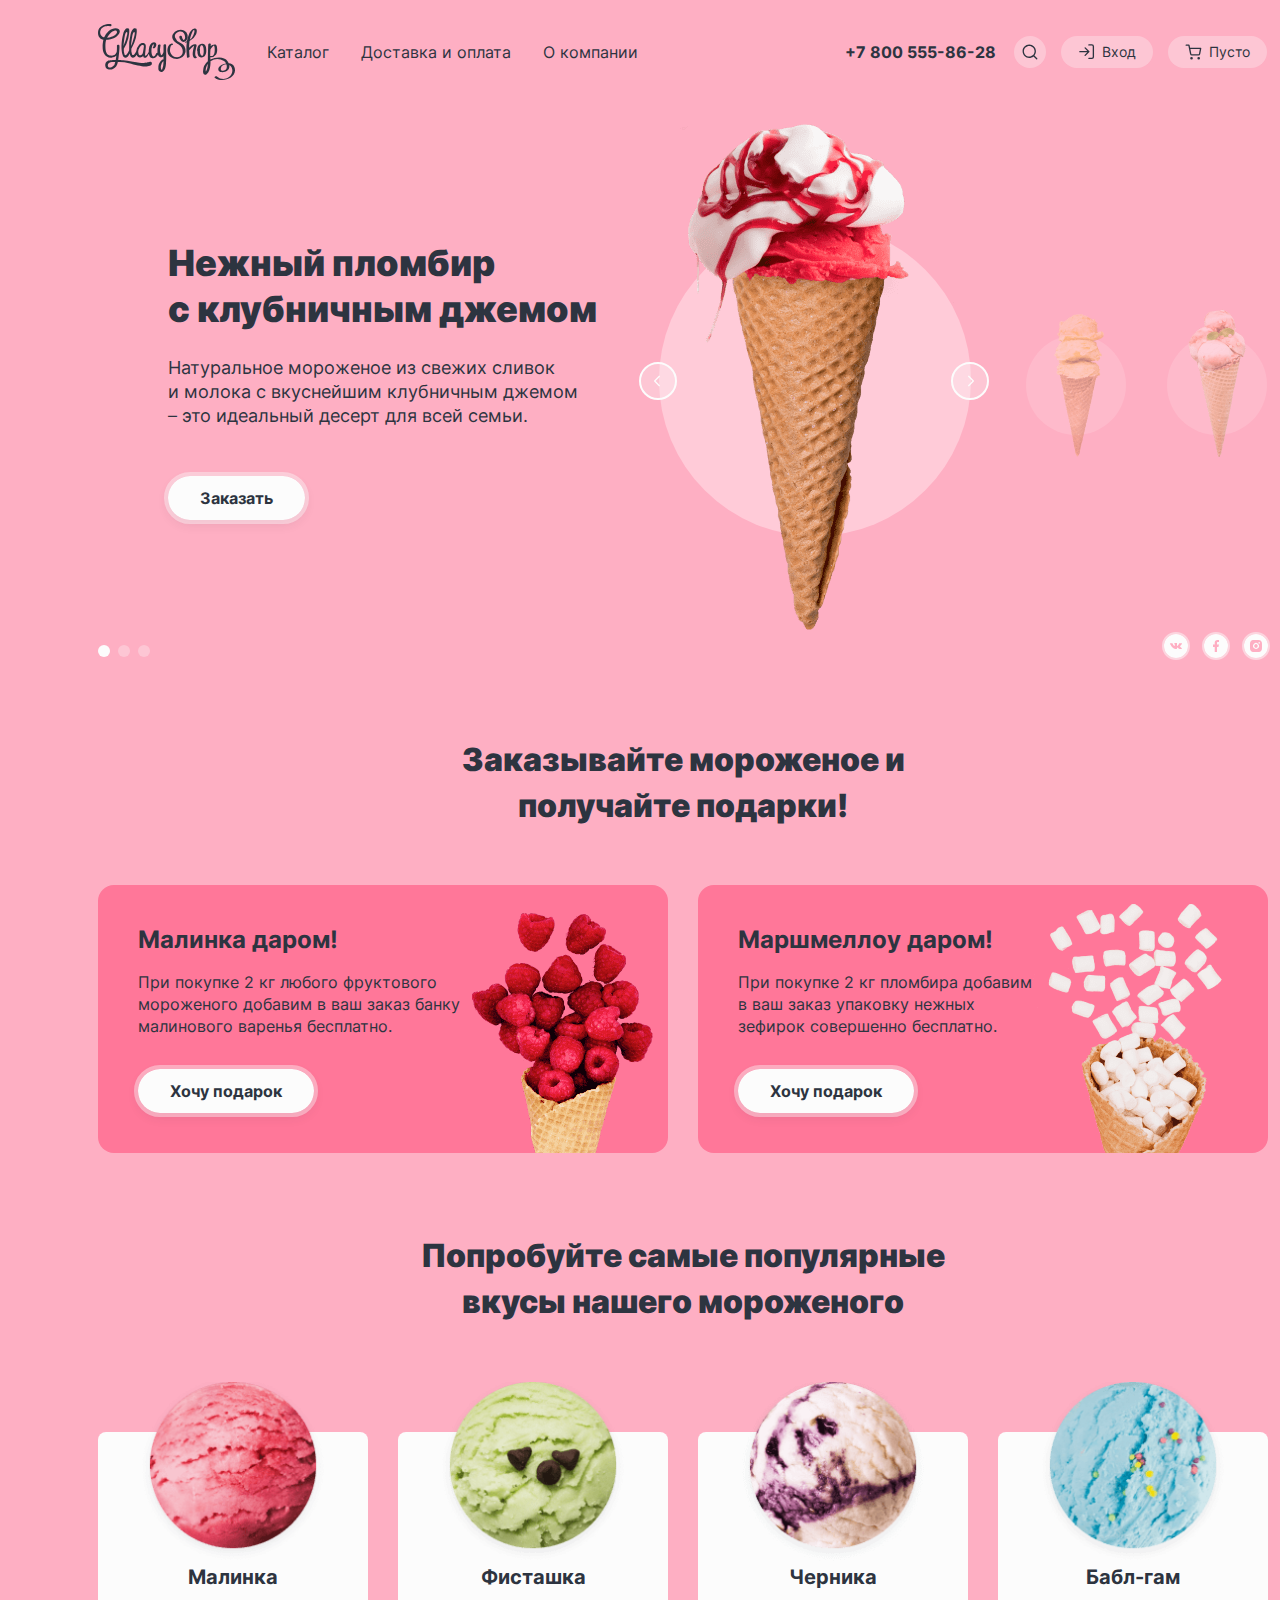
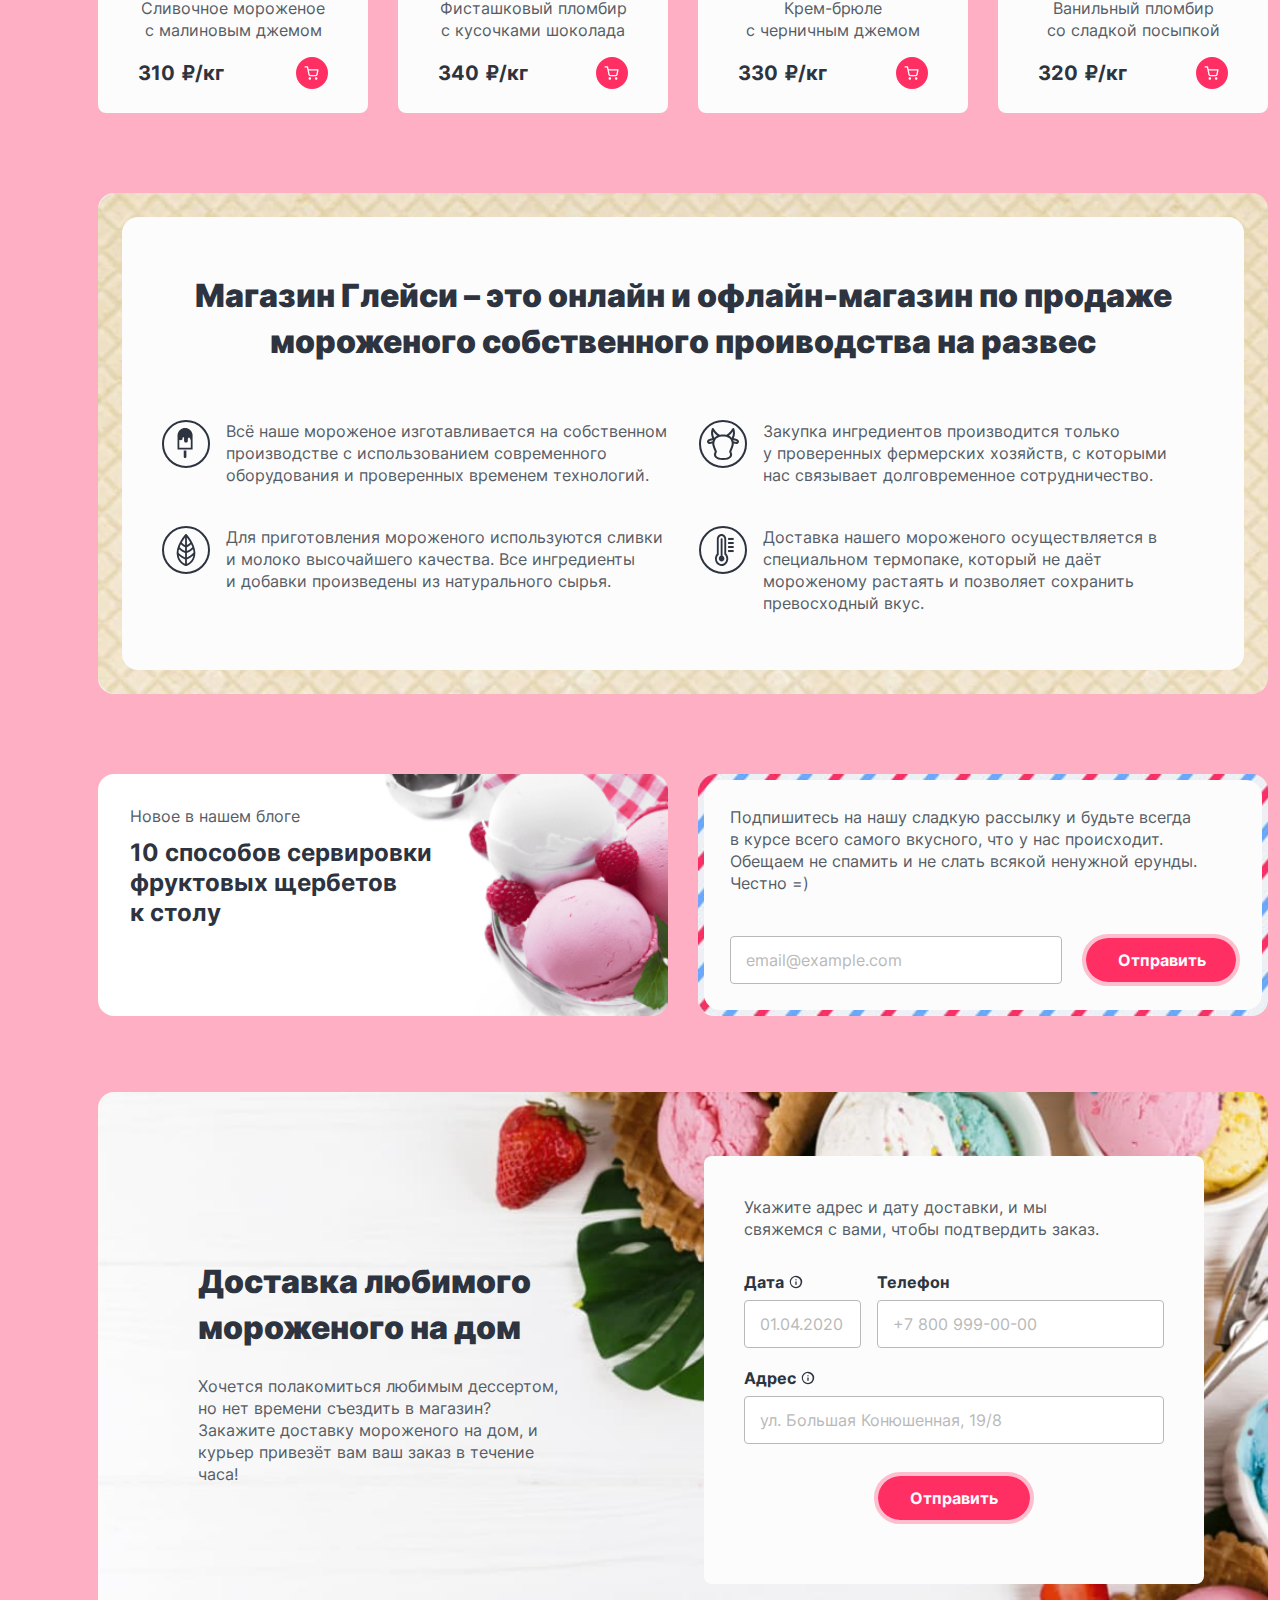
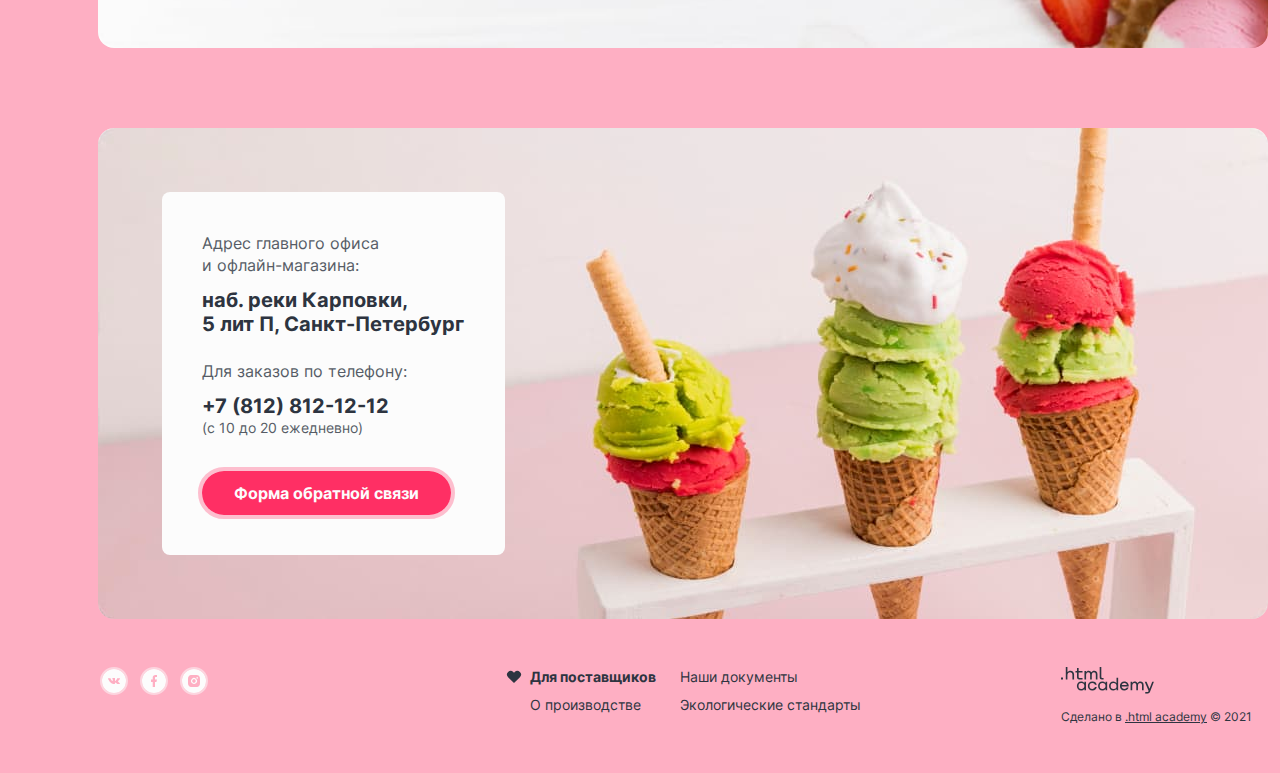
==== commit 692ca9cb: "mock-up check" ====
--- a/index.html
+++ b/index.html
@@ -4,6 +4,7 @@
 <head>
   <meta charset="utf-8">
   <title>Gllacy Shop</title>
+  <link rel="icon" type="image/png" sizes="32x32" href="images/favicon.png">
   <link rel="stylesheet" href="styles/styles.css">
 </head>
 
@@ -69,11 +70,11 @@
             <form class="search-form" action="https://echo.htmlacademy.ru" method="post">
               <p class="popover-form-field">
                 <label class="visually-hidden" for="popover-search">Поиск по сайту</label>
-                <input class="field-form popover-text field-form-search" type="text" id="popover-search" name="search"
+                <input class="field-form popover-text field-form-search" id="popover-search" type="text" name="search"
                   placeholder="Поиск по сайту" required>
                 <button type="reset" class="popover-cross">
-                  <svg width="16" height="16" viewBox="0 0 16 16" fill="none" xmlns="http://www.w3.org/2000/svg"
-                    class="popover-cross-icon">
+                  <svg class="popover-cross-icon" width="16" height="16" viewBox="0 0 16 16" fill="none"
+                    xmlns="http://www.w3.org/2000/svg">
                     <path fill-rule="evenodd" clip-rule="evenodd"
                       d="M12.803 4.13807C13.0634 3.87772 13.0634 3.45561 12.803 3.19526C12.5427 2.93491 12.1206 2.93491 11.8602 3.19526L7.99914 7.05633L4.13807 3.19526C3.87772 2.93491 3.45561 2.93491 3.19526 3.19526C2.93491 3.45561 2.93491 3.87772 3.19526 4.13807L7.05633 7.99914L3.19526 11.8602C2.93491 12.1206 2.93491 12.5427 3.19526 12.803C3.45561 13.0634 3.87772 13.0634 4.13807 12.803L7.99914 8.94195L11.8602 12.803C12.1206 13.0634 12.5427 13.0634 12.803 12.803C13.0634 12.5427 13.0634 12.1206 12.803 11.8602L8.94195 7.99914L12.803 4.13807Z" />
                   </svg>
@@ -99,13 +100,13 @@
               <form class="enter-form" action="https://echo.htmlacademy.ru" method="post">
                 <p class="popover-form-field-email">
                   <label class="visually-hidden" for="user-email">электронная почта</label>
-                  <input class="field-form popover-text" type="text" id="user-email" name="user-email" required
-                    placeholder="email@example.com">
+                  <input class="field-form popover-text" id="user-email" type="text" name="user-email"
+                    placeholder="email@example.com" required>
                 </p>
                 <p class="popover-form-field-password">
                   <label class="visually-hidden" for="user-password">пароль</label>
-                  <input class="field-form popover-text" type="password" id="popover-password" name="user-password"
-                    required placeholder="Ваш пароль">
+                  <input class="field-form popover-text" type="password" id="user-password" name="user-password"
+                    placeholder="Ваш пароль" required>
                 </p>
                 <div class="account-links">
                   <button class="subscription-button enter-button" type="submit">Войти</button>
@@ -148,9 +149,9 @@
       <div class="slider-block">
         <article class="promo-slider-box">
           <div class="promo-slider-item">
-            <h2 class="promo-slider-title">Нежный пломбир с клубничным джемом</h2>
-            <p class="promo-slider-description">Натуральное мороженое из свежих сливок
-              и молока с вкуснейшим клубничным джемом – это идеальный десерт для всей семьи. </p>
+            <h2 class="promo-slider-title">Нежный пломбир<br> с клубничным джемом</h2>
+            <p class="promo-slider-description">Натуральное мороженое из свежих сливок<br>и молока с вкуснейшим
+              клубничным джемом – это идеальный десерт для всей семьи. </p>
             <a class="order-link" href="catalog.html">Заказать</a>
           </div>
           <div class="promo-slider-image">
@@ -168,7 +169,7 @@
             </div>
           </div>
         </article>
-        <article class="promo-slider-box visually-hidden">
+        <article class="promo-slider-box  visually-hidden" >
           <div class="promo-slider-item">
             <h2 class="promo-slider-title">Сливочное мороженое со вкусом банана</h2>
             <p class="promo-slider-description">Сливочное мороженое с ярким банановым вкусом подарит вам свежесть и
@@ -192,8 +193,8 @@
         </article>
         <article class="promo-slider-box visually-hidden">
           <div class="promo-slider-item">
-            <h2 class="promo-slider-title">Карамельный пломбир с маршмеллоу</h2>
-            <p class="promo-slider-description">Необычный сладкий дессерт с карамельный топпингом и кусочками зефира
+            <h2 class="promo-slider-title">Карамельный пломбир<br>с маршмеллоу</h2>
+            <p class="promo-slider-description">Необычный сладкий десерт с карамельным топпингом и кусочками зефира
               завоюет
               сердца сладкоежек всех возрастов.</p>
             <a class="order-link" href="catalog.html">Заказать</a>
@@ -259,37 +260,31 @@
               <li class="social-icon-item">
                 <a class="button social-icon-anchor" href="https://vk.com/htmlacademy">
                   <span class="visually-hidden">ВКонтакте</span>
-
                   <svg aria-hidden="true" focusable="false" width="24" height="24" fill="none"
                     xmlns="http://www.w3.org/2000/svg">
                     <path fill-rule="evenodd" clip-rule="evenodd"
                       d="M24 12a12 12 0 1 1-24 0 12 12 0 0 1 24 0Zm-11.41 2.97h-.72s-1.58.09-2.98-1.18C7.37 12.4 6.03 9.65 6.03 9.65s-.07-.18 0-.27c.1-.1.36-.1.36-.1l1.72-.01s.16.02.27.1c.1.05.15.17.15.17s.28.61.65 1.17c.71 1.08 1.05 1.32 1.29 1.2.35-.16.25-1.53.25-1.53s0-.5-.18-.71c-.14-.17-.41-.22-.53-.24-.1-.01.06-.2.26-.3.31-.13.86-.13 1.5-.13.5 0 .65.03.84.07.46.1.44.41.41 1.08l-.02.7v.18c-.01.34-.02.73.23.88.13.07.45 0 1.26-1.19.38-.56.66-1.23.66-1.23s.07-.12.16-.17c.1-.05.24-.04.24-.04h1.8s.54-.06.63.15c.1.23-.2.75-.94 1.61-.7.82-1.03 1.12-1 1.38.01.2.23.38.66.72.89.73 1.13 1.1 1.18 1.2l.01.01c.4.58-.44.62-.44.62l-1.6.02s-.34.06-.8-.2a3.94 3.94 0 0 1-.69-.6c-.33-.34-.65-.66-.91-.58-.45.12-.44.96-.44.96s0 .18-.1.28c-.1.1-.32.12-.32.12Z" />
                   </svg>
-
                 </a>
               </li>
               <li class="social-icon-item">
                 <a class="button social-icon-anchor" href="https://www.facebook.com/htmlacademy">
                   <span class="visually-hidden">Фейсбук</span>
-
                   <svg aria-hidden="true" focusable="false" width="24" height="24" fill="none"
                     xmlns="http://www.w3.org/2000/svg">
                     <path fill-rule="evenodd" clip-rule="evenodd"
                       d="M24 12a12 12 0 1 1-24 0 12 12 0 0 1 24 0Zm-9.57.9H13V18h-2.29v-5.1H9v-2.4h1.71V8.82c0-1.83 1.1-2.82 2.66-2.82.74 0 1.44.06 1.63.08V8.1h-.86C13 8.1 13 8.68 13 9.3v1.2h2l-.57 2.4Z" />
                   </svg>
-
                 </a>
               </li>
               <li class="social-icon-item">
                 <a class="button social-icon-anchor" href="https://www.instagram.com/htmlacademy">
                   <span class="visually-hidden">Интаграм</span>
-
                   <svg aria-hidden="true" focusable="false" width="24" height="24" fill="none"
                     xmlns="http://www.w3.org/2000/svg">
                     <path fill-rule="evenodd" clip-rule="evenodd"
                       d="M24 12a12 12 0 1 1-24 0 12 12 0 0 1 24 0Zm-9.53-5.96C13.83 6 13.63 6 12 6c-1.63 0-1.83 0-2.47.04-.64.03-1.08.13-1.46.28-.4.15-.76.38-1.06.69-.3.3-.54.66-.7 1.06-.14.38-.24.82-.27 1.46C6 10.17 6 10.37 6 12c0 1.63 0 1.83.04 2.47.03.64.13 1.08.28 1.46.15.4.38.76.69 1.06.3.3.66.54 1.06.7.38.14.82.24 1.46.27.64.03.84.04 2.47.04 1.63 0 1.83 0 2.47-.04a4.43 4.43 0 0 0 1.46-.28c.4-.15.76-.38 1.06-.69.3-.3.54-.66.7-1.06.14-.38.24-.82.27-1.46.03-.64.04-.84.04-2.47 0-1.63 0-1.83-.04-2.47a4.43 4.43 0 0 0-.28-1.46c-.15-.4-.38-.76-.69-1.06a2.93 2.93 0 0 0-1.06-.7 4.42 4.42 0 0 0-1.46-.27Zm-4.6 3.84a3 3 0 1 1 4.25 4.24 3 3 0 0 1-4.24-4.24Zm5.81-1.56a.75.75 0 1 1-1.06 1.06.75.75 0 0 1 1.06-1.06Zm-2.4 2.4a1.8 1.8 0 1 0-2.55 2.55 1.8 1.8 0 0 0 2.54-2.54Z" />
                   </svg>
-
                 </a>
               </li>
             </ul>
@@ -304,18 +299,16 @@
           <article class="free-gifts-article free-gifts-article-raspberry">
             <div class="free-gifts-text-box">
               <h3 class="free-gifts-article-title free-gifts-title-raspberry">Малинка даром!</h3>
-              <p class="free-gifts-description-raspberry">При покупке 2 кг любого фруктового мороженого, добавим в ваш
-                заказ банку
-                малинового варенья бесплатно.</p>
+              <p class="free-gifts-description-raspberry">При покупке 2 кг любого фруктового мороженого добавим в ваш
+                заказ банку малинового варенья бесплатно.</p>
               <a class="order-link" href="#">Хочу подарок</a>
             </div>
           </article>
           <article class="free-gifts-article free-gifts-article-marshmallow">
             <div class="free-gifts-text-box">
               <h3 class="free-gifts-article-title free-gifts-title-marshmallow">Маршмеллоу даром!</h3>
-              <p class="free-gifts-description-marshmallow">При покупке 2 кг пломбира, добавим в ваш заказ упаковку
-                нежных<br> зефирок
-                совершенно бесплатно.</p>
+              <p class="free-gifts-description-marshmallow">При покупке 2 кг пломбира добавим в ваш заказ упаковку
+                нежных зефирок совершенно бесплатно.</p>
               <a class="order-link" href="#">Хочу подарок</a>
             </div>
           </article>
@@ -384,7 +377,7 @@
                 height="184">
               <h3 class="card-title">Черника</h3>
             </a>
-            <p class="card-description">Крем-брюле с черничным джемом</p>
+            <p class="card-description">Крем-брюле<br> с черничным джемом</p>
             <div class="card-price-box">
               <span class="visually-hidden">
                 Цена
@@ -410,7 +403,7 @@
                 height="184">
               <h3 class="card-title">Бабл-гам</h3>
             </a>
-            <p class="card-description">Ванильный пломбир со сладкой посыпкой</p>
+            <p class="card-description">Ванильный пломбир<br> со сладкой посыпкой</p>
             <div class="card-price-box">
               <span class="visually-hidden">
                 Цена
@@ -436,12 +429,12 @@
     <div class="advantages-wrapper">
       <article class="advantages">
         <div class="advantages-box">
-          <h2 class="advantages-title">Магазин Глэйси – это онлайн и офлайн-магазин по продаже мороженого собственного
-            производства на развес</h2>
+          <h2 class="advantages-title">Магазин Глейси – это онлайн и офлайн-магазин по продаже мороженого собственного
+            проиводства на развес</h2>
           <ul class="advantages-list color-primary-text">
             <li class="advantages-item">
               <span class="advantages-icon-ice advantages-icon-circle">
-                <svg aria-hidden="true" focusable="false" width="32" height="32" viewBox="0 0 32 32" fill="none"
+                <svg aria-hidden="true" focusable="false" width="34" height="34" viewBox="0 0 34 34" fill="none"
                   xmlns="http://www.w3.org/2000/svg">
                   <path
                     d="M16 0C14.042 0.00226696 12.1526 0.721694 10.689 2.02231C9.22536 3.32294 8.28885 5.11465 8.05647 7.05882H8V22.9459H24V7.05882H23.9435C23.7111 5.11465 22.7746 3.32294 21.311 2.02231C19.8474 0.721694 17.958 0.00226696 16 0ZM22.1176 21.0635H9.88235V12.3859C10.0569 12.5964 10.2801 12.7612 10.5326 12.8662C10.7851 12.9711 11.0594 13.013 11.3318 12.9882C12.5459 12.9882 13.3365 12.3106 13.3365 11.4541V10.6353C13.3242 10.5223 13.3359 10.408 13.3708 10.2998C13.4057 10.1917 13.4629 10.0921 13.5388 10.0075C13.6147 9.92291 13.7076 9.85527 13.8114 9.80897C13.9152 9.76266 14.0275 9.73873 14.1412 9.73873C14.2548 9.73873 14.3672 9.76266 14.471 9.80897C14.5748 9.85527 14.6676 9.92291 14.7435 10.0075C14.8195 10.0921 14.8767 10.1917 14.9116 10.2998C14.9464 10.408 14.9581 10.5223 14.9459 10.6353V13.7318C14.949 13.9809 15.0049 14.2266 15.1101 14.4525C15.2152 14.6784 15.3671 14.8794 15.5557 15.0422C15.7443 15.205 15.9654 15.326 16.2042 15.397C16.443 15.468 16.6942 15.4875 16.9412 15.4541C17.1822 15.4885 17.4278 15.4721 17.6622 15.4062C17.8966 15.3402 18.1146 15.2261 18.3024 15.0711C18.4902 14.9161 18.6436 14.7236 18.7528 14.5059C18.8619 14.2883 18.9245 14.0503 18.9365 13.8071V11.7271C18.9213 11.5516 18.9428 11.375 18.9996 11.2083C19.0563 11.0417 19.1471 10.8886 19.2661 10.7589C19.3851 10.6291 19.5298 10.5255 19.691 10.4547C19.8521 10.3838 20.0263 10.3472 20.2024 10.3472C20.3784 10.3472 20.5526 10.3838 20.7137 10.4547C20.8749 10.5255 21.0196 10.6291 21.1386 10.7589C21.2576 10.8886 21.3484 11.0417 21.4052 11.2083C21.4619 11.375 21.4834 11.5516 21.4682 11.7271C21.4651 11.7552 21.4651 11.7836 21.4682 11.8118C21.492 11.994 21.5626 12.1669 21.6731 12.3137C21.7836 12.4605 21.9303 12.5762 22.0988 12.6494V21.12L22.1176 21.0635Z"
@@ -463,9 +456,8 @@
                     fill="#2D3440" />
                 </svg>
               </span>
-              <p class="advantages-description">Закупка ингредиентов производится только
-                у проверенных фермерских хозяйств, с которыми
-                нас связывает долговременное сотрудничество.</p>
+              <p class="advantages-description">Закупка ингредиентов производится только<br>у проверенных фермерских
+                хозяйств, с которыми<br>нас связывает долговременное сотрудничество.</p>
             </li>
             <li class="advantages-item">
               <span class="advantages-icon-leaf advantages-icon-circle">
@@ -477,7 +469,7 @@
                 </svg>
               </span>
               <p class="advantages-description">Для приготовления мороженого используются сливки и молоко высочайшего
-                качества. Все ингредиенты и добавки произведены из натурального сырья.</p>
+                качества. Все ингредиенты<br>и добавки произведены из натурального сырья.</p>
             </li>
             <li class="advantages-item">
               <span class="advantages-icon-thermometer advantages-icon-circle">
@@ -496,8 +488,7 @@
                 </svg>
               </span>
               <p class="advantages-description">Доставка нашего мороженого осуществляется в специальном термопаке,
-                который
-                не дает мороженому растаять и позволяет сохранить превосходный вкус.</p>
+                который не даёт мороженому растаять и позволяет сохранить превосходный вкус.</p>
             </li>
           </ul>
         </div>
@@ -507,23 +498,22 @@
       <div class="new-article-subscription-box">
         <article class="new-article">
           <h2 class="new-article-title color-primary-text">Новое в нашем блоге</h2>
-          <a class="new-article-link" href="#">10 способов сервировки фруктовых щербетов к столу</a>
+          <a class="new-article-link" href="#">10 способов сервировки фруктовых щербетов<br> к столу</a>
         </article>
         <section class="subscription">
           <div class="subscription-box">
             <h2 class="visually-hidden">Подписаться на рассылку</h2>
-            <p class="subscription-description color-primary-text">Подпишитесь на нашу сладкую рассылку и будьте всегда
+            <p class="subscription-description color-primary-text">Подпишитесь на нашу сладкую рассылку и будьте
+              всегда<br>
               в курсе всего самого вкусного, что у нас происходит. Обещаем не спамить и не слать всякой ненужной ерунды.
               Честно =)</p>
             <form class="subscription-form" action="https://echo.htmlacademy.ru" method="post">
-
               <p class="subscription-email-box">
                 <label class="visually-hidden" for="subscription-email"></label>
-                <input class="field-form email-field" type="text" id="subscription-email" name="subscription-form-email"
+                <input class="field-form email-field" id="subscription-email" type="text" name="subscription-form-email"
                   placeholder="email@example.com" required>
               </p>
               <button class="subscription-button" type="submit">Отправить</button>
-
             </form>
           </div>
         </section>
@@ -551,12 +541,12 @@
                 </button>
                 <span class="tooltip">Введите&nbsp;желаемую дату</span>
               </span>
-              <input class="delivery-date field-form" type="text" name="delivery-date" id="delivery-date"
+              <input class="delivery-date field-form" id="delivery-date" type="text" name="delivery-date"
                 placeholder="01.04.2020">
             </p>
             <p class="field-group delivery-form-phone">
               <label class="delivery-phone-text" for="delivery-phone">Телефон</label>
-              <input class="delivery-phone field-form" type="text" name="delivery-phone" id="delivery-phone"
+              <input class="delivery-phone field-form" id="delivery-phone" type="text" name="delivery-phone"
                 placeholder="+7 800 999-00-00" required>
             </p>
             <p class="field-group delivery-form-address">
@@ -569,7 +559,7 @@
                 </button>
                 <span class="tooltip">Введите&nbsp;название улицы,&nbsp;дома&nbsp;и&nbsp;квартиры</span>
               </span>
-              <input class="delivery-form-address field-form" type="text" name="delivery-address" id="delivery-address"
+              <input class="delivery-form-address field-form" id="delivery-address" type="text" name="delivery-address"
                 placeholder="ул. Большая Конюшенная, 19/8">
             </p>
             <button class="subscription-button" type="submit">Отправить</button>
@@ -622,13 +612,11 @@
           <li class="social-icon-item">
             <a class="button social-icon-anchor" href="https://www.instagram.com/htmlacademy">
               <span class="visually-hidden">Интаграм</span>
-
               <svg aria-hidden="true" focusable="false" width="24" height="24" fill="none"
                 xmlns="http://www.w3.org/2000/svg">
                 <path fill-rule="evenodd" clip-rule="evenodd"
                   d="M24 12a12 12 0 1 1-24 0 12 12 0 0 1 24 0Zm-9.53-5.96C13.83 6 13.63 6 12 6c-1.63 0-1.83 0-2.47.04-.64.03-1.08.13-1.46.28-.4.15-.76.38-1.06.69-.3.3-.54.66-.7 1.06-.14.38-.24.82-.27 1.46C6 10.17 6 10.37 6 12c0 1.63 0 1.83.04 2.47.03.64.13 1.08.28 1.46.15.4.38.76.69 1.06.3.3.66.54 1.06.7.38.14.82.24 1.46.27.64.03.84.04 2.47.04 1.63 0 1.83 0 2.47-.04a4.43 4.43 0 0 0 1.46-.28c.4-.15.76-.38 1.06-.69.3-.3.54-.66.7-1.06.14-.38.24-.82.27-1.46.03-.64.04-.84.04-2.47 0-1.63 0-1.83-.04-2.47a4.43 4.43 0 0 0-.28-1.46c-.15-.4-.38-.76-.69-1.06a2.93 2.93 0 0 0-1.06-.7 4.42 4.42 0 0 0-1.46-.27Zm-4.6 3.84a3 3 0 1 1 4.25 4.24 3 3 0 0 1-4.24-4.24Zm5.81-1.56a.75.75 0 1 1-1.06 1.06.75.75 0 0 1 1.06-1.06Zm-2.4 2.4a1.8 1.8 0 1 0-2.55 2.55 1.8 1.8 0 0 0 2.54-2.54Z" />
               </svg>
-
             </a>
           </li>
         </ul>
@@ -667,14 +655,14 @@
           <img class="icon-htmlacademy" src="images/icons/logo-htmlacademy.svg" alt="иконка htmlacademy" width="93"
             height="27">
         </a>
-        <p class="made-in-text">Сделано в <a class="htmlacademy-link" href="https://htmlacademy.ru">.htmlacademy</a>
+        <p class="made-in-text">Сделано в <a class="htmlacademy-link" href="https://htmlacademy.ru">.html academy</a>
           &#169;
           2021</p>
       </section>
     </div>
   </footer>
 
-  <div class="modal-container">
+  <div class="modal-container modal-container-close">
     <div class="modal modal-answer">
       <button class="modal-close-button">
         <span class="visually-hidden">Закрыть</span>
@@ -684,16 +672,16 @@
         <form class="modal-form" action="https://echo.htmlacademy.ru" method="post">
           <p class="form-field-group">
             <label class="visually-hidden" for="modal-name">Имя и фамилия</label>
-            <input class="field-form modal-text" type="text" id="modal-name" name="name" placeholder="Имя и фамилия">
+            <input class="field-form modal-text" id="modal-name" type="text" name="name" placeholder="Имя и фамилия">
           </p>
           <p class="form-field-group">
             <label class="visually-hidden" for="modal-email">электронная почта</label>
-            <input class="field-form modal-text" type="text" id="modal-email" name="email" required
-              placeholder="email@example.com">
+            <input class="field-form modal-text" id="modal-email" type="text" name="email"
+              placeholder="email@example.com" required>
           </p>
           <p class="form-field-group">
             <label class="visually-hidden" for="modal-multiline">В свободной форме</label>
-            <textarea class="field-form modal-text multiline" type="text" id="modal-multiline" name="comment"
+            <textarea class="field-form modal-text multiline" id="modal-multiline" name="comment"
               placeholder="В свободной форме"></textarea>
           </p>
           <button class="subscription-button" type="submit">Отправить</button>
--- a/styles/styles.css
+++ b/styles/styles.css
@@ -23,8 +23,8 @@
 }
 
 html {
+  box-sizing: border-box;
   height: 100%;
-  box-sizing: border-box;
 }
 
 *,
@@ -34,9 +34,10 @@
 }
 
 body {
-  margin: 0;
   display: flex;
   flex-direction: column;
+  margin: 0;
+  min-width: 1366px;
   min-height: 100%;
   font-family: "inter", sans-serif;
   font-size: 16px;
@@ -44,6 +45,11 @@
   font-weight: 400;
   background-color: #feafc3;
   color: #2d3440;
+}
+
+img {
+  max-width: 100%;
+  object-fit: contain;
 }
 
 .body-blue {
@@ -66,8 +72,7 @@
 }
 
 .page-header {
-  padding-top: 24px;
-  padding-bottom: 45px;
+  padding: 24px 0 41px 0;
 }
 
 .header-container {
@@ -84,80 +89,80 @@
 }
 
 .navigation-list {
+  display: flex;
+  flex-wrap: wrap;
+  align-items: flex-start;
   margin: 0;
   padding: 0;
   list-style-type: none;
-  display: flex;
-  flex-wrap: wrap;
-  align-items: flex-start;
 }
 
 .navigation-link {
+  display: block;
+  padding: 6px 14px;
   line-height: 20px;
   text-align: center;
   color: #2d3440;
   text-decoration: none;
-  display: block;
-  padding: 6px 14px;
   border-radius: 26px;
   border: 2px solid transparent;
 }
 
 .top-menu-wrapper {
+  position: absolute;
+  top: 100%;
+  z-index: 15;
+  display: none;
   padding: 8px 0 0;
   min-width: 138px;
-  display: none;
-  position: absolute;
-  top: 100%;
-  z-index: 15;
 }
 
 .top-menu {
-  list-style-type: none;
   display: flex;
   flex-direction: column;
   padding: 16px 0;
   margin: 0;
   border-radius: 4px;
-  background: #FCFCFC;
+  background: #fcfcfc;
   list-style-type: none;
 }
 
 .top-menu-item-link {
+  position: relative;
+  z-index: 10;
+  display: block;
+  padding: 6px 16px;
   font-size: 14px;
   line-height: 20px;
   color: #2d3440;
   text-decoration: none;
-  display: block;
-  padding: 6px 16px;
-  position: relative;
-  z-index: 10;
 }
 
 .top-menu-item-link.new {
+  margin: 0 0 13px;
   font-weight: 700;
-  margin: 0 0 13px;
 }
 
 .top-menu-item-link.new::before {
-  content: '';
+  content: " ";
   position: absolute;
   bottom: -6px;
   height: 1px;
   left: 16px;
   right: 16px;
-  background: #b9b9b9;
+  background-color: #b9b9b9;
 }
 
 .menu-pulldown {
   position: relative;
 }
+
 .menu-pulldown:hover .top-menu-wrapper {
   display: block;
 }
 
 .top-menu-item-link::after {
-  content: '';
+  content: " ";
   position: absolute;
   left: 0;
   right: 0;
@@ -197,46 +202,41 @@
 }
 
 .navigation-user-list {
-  margin: 0;
+  display: flex;
+  flex-wrap: wrap;
+  align-items: center;
+  margin: 1px 1px 0 auto;
   padding: 0;
   list-style-type: none;
-  display: flex;
-  flex-wrap: wrap;
-  margin-left: auto;
+}
+
+.navigation-user-item {
+  position: relative;
+  margin: 0 0 2px 15px;
+}
+
+.navigation-user-link {
+  display: flex;
   align-items: center;
-}
-
-.navigation-user-item {
-  margin-left: 16px;
-  position: relative;
-}
-
-.navigation-user-link {
+  min-width: 32px;
+  padding: 4px 15px;
   font-size: 14px;
   line-height: 20px;
   text-align: center;
   color: #2d3440;
   text-decoration: none;
-  display: block;
-  min-width: 32px;
-  padding: 4px 15px;
+  background-color: rgba(252, 252, 252, 0.3);
+  border-radius: 26px;
+  border: 2px solid transparent;
 }
 
 .navigation-user-link-search {
+  justify-content: center;
   padding: 5px 0;
-  justify-content: center;
 }
 
 .navigation-user-link-search .navigation-icon {
   margin: 0;
-}
-
-.navigation-user-link {
-  background: rgba(252, 252, 252, 0.3);
-  border-radius: 26px;
-  display: flex;
-  align-items: center;
-  border: 2px solid transparent;
 }
 
 .navigation-user-link-search svg {
@@ -244,12 +244,13 @@
 }
 
 .navigation-user-phone {
+  display: block;
+  margin-right: 3px;
   line-height: 20px;
   font-weight: 700;
   text-align: center;
   color: #2d3440;
   text-decoration: none;
-  display: block;
 }
 
 .navigation-link,
@@ -293,12 +294,12 @@
 }
 
 .popover-search {
-  margin-top: 8px;
   position: absolute;
   top: 100%;
   right: 0;
   z-index: 12;
   width: 356px;
+  margin-top: 8px;
   padding: 24px 16px;
   color: #b9b9b9;
   background-color: #fcfcfc;
@@ -318,17 +319,17 @@
 }
 
 .popover-cross {
+  position: absolute;
+  top: 50%;
+  right: 13px;
+  z-index: 10;
   width: 16px;
   height: 16px;
+  margin-top: -8px;
+  padding: 0;
   display: none;
   background: none;
-  padding: 0;
   border: 0;
-  position: absolute;
-  z-index: 10;
-  top: 50%;
-  margin-top: -8px;
-  right: 13px;
   opacity: 0.4;
   cursor: pointer;
 }
@@ -344,15 +345,15 @@
 .popover-enter {
   position: absolute;
   top: 100%;
-  margin: 8px 0 0;
   right: 0;
   z-index: 12;
+  margin: 8px 0 0;
+  padding: 48px;
   width: 420px;
-  padding: 48px;
+  min-height: 286px;
   color: #2d3440;
   background-color: #fcfcfc;
   border-radius: 4px;
-  min-height: 286px;
   box-shadow: 0 15px 40px rgba(45, 52, 64, 0.12);
   display: none;
 }
@@ -360,11 +361,11 @@
 .popover-basket-wrapper {
   position: absolute;
   top: 100%;
-  margin: 8px 0 0;
   right: 0;
   z-index: 13;
   min-width: 288px;
   max-width: 441px;
+  margin: 8px 0 0;
   padding: 48px;
   background-color: #fcfcfc;
   border-radius: 4px;
@@ -382,11 +383,10 @@
 }
 
 .popover-empty-description {
-  color: #2d3440;
   font-weight: 700;
   font-size: 24px;
   line-height: 30px;
-  /*display: none;*/
+  color: #2d3440;
 }
 
 .popover-content {
@@ -394,8 +394,8 @@
 }
 
 .popover-form-field {
-  margin: 0;
   position: relative;
+  margin: 0;
 }
 
 .popover-form-field-email {
@@ -414,14 +414,14 @@
   margin: 0 0 32px;
   font-size: 24px;
   line-height: 30px;
-  color: #2d3440;
   font-weight: 700;
+  color: #2d3440;
 }
 
 .basket-list {
-  list-style-type: none;
   padding: 0;
   margin-bottom: 28px;
+  list-style-type: none;
 }
 
 .basket-item-title {
@@ -429,23 +429,23 @@
   font-weight: 700;
   font-size: 18px;
   line-height: 22px;
-  color: #2D3440;
+  color: #2d3440;
 }
 
 .basket-item-deskription {
   margin: 0;
   font-size: 14px;
   line-height: 20px;
-  color: #B9B9B9;
+  color: #b9b9b9;
 }
 
 .basket-item-price {
+  align-self: center;
   margin: 0;
   font-size: 18px;
   line-height: 22px;
   font-weight: 700;
-  color: #2D3440;
-  align-self: center;
+  color: #2d3440;
 }
 
 .basket-deskription-wrapper {
@@ -488,10 +488,6 @@
 .wrapper-account-links {
   display: flex;
   flex-direction: column;
-}
-
-.wrapper-account-links {
-  display: flex;
   justify-content: flex-end;
 }
 
@@ -501,23 +497,24 @@
 
 .user-form-recovery,
 .user-registration {
-  color: #2D3440;
   font-size: 14px;
   line-height: 20px;
+  color: #2d3440;
 }
 
 .main-container {
   flex-grow: 1;
+  margin-bottom: 3px;
 }
 
 .slider-block-wrapper {
-  padding-bottom: 76px;
+  padding-bottom: 77px;
 }
 
 .slider-block {
+  position: relative;
   width: 1170px;
   margin: 0 auto;
-  position: relative;
 }
 
 .promo-slider-box {
@@ -527,49 +524,45 @@
 .slider-controls {
   position: absolute;
   top: 50%;
+  left: 541px;
+  transform: translateY(calc(-50% - 10px));
+  z-index: 11;
+  display: flex;
+  justify-content: space-between;
   width: 350px;
-  transform: translateY(calc(-50% - 12px));
-  display: flex;
-  justify-content: space-between;
-  z-index: 11;
-  left: 541px;
 }
 
 .promo-slider-item {
-  padding-left: 70px;
-  padding-right: 2px;
-  padding-top: 115px;
-  padding-bottom: 118px;
   max-width: 542px;
   width: 100%;
-  margin-right: 21px;
+  padding: 119px 0 112px 70px;
+  margin-right: 19px;
 }
 
 .promo-slider-title {
-  margin: 0;
+  margin: 0 0 24px 0;
   font-size: 36px;
   line-height: 46px;
   font-weight: 900;
-  margin-bottom: 24px;
 }
 
 .promo-slider-description {
   margin: 0;
+  padding: 0 56px 48px 0;
   font-size: 18px;
   line-height: 24px;
-  padding-bottom: 48px;
-  padding-right: 56px;
 }
 
 .order-link {
+
+  display: inline-block;
+  padding: 12px 32px;
   line-height: 20px;
   font-weight: 700;
   font-size: 16px;
   text-align: center;
   text-decoration: none;
   color: #2d3440;
-  display: inline-block;
-  padding: 12px 32px;
   background-color: #fcfcfc;
   border-radius: 26px;
   outline: 4px solid rgba(252, 252, 252, 0.4);
@@ -592,10 +585,10 @@
 .order-link:disabled,
 .order-link[disabled],
 .pagination-show-more:disabled {
+  font-weight: 400;
+  color: #b9b9b9;
   background-color: #e7e7e7;
   outline: 4px solid rgba(252, 252, 252, 0.4);
-  font-weight: 400;
-  color: #b9b9b9;
   cursor: default;
 }
 
@@ -607,20 +600,19 @@
 .slider-image-parent-big {
   position: relative;
   z-index: 10;
-  margin-right: 56px;
-  margin-right: 79px;
+  margin-right: 78px;
 }
 
 .slider-image-parent-big::after {
-  content: "";
+  content: " ";
+  position: absolute;
+  top: 50%;
+  left: 50%;
+  z-index: -1;
   width: 312px;
   height: 312px;
-  position: absolute;
-  top: 50%;
-  left: 50%;
-  margin: -156px 0 0 -156px;
-  z-index: -1;
-  background-color: #FFCBD8;
+  margin: -153px 0 0 -153px;
+  background-color: #ffcbd8;
   border-radius: 50%;
 }
 
@@ -628,19 +620,20 @@
 .slider-image-parent-sub2 {
   position: relative;
   z-index: 10;
+  margin-top: 17px;
 }
 
 .slider-image-parent-sub1::after,
 .slider-image-parent-sub2::after {
-  content: "";
+  content: " ";
+  position: absolute;
+  top: 50%;
+  left: 50%;
+  z-index: -1;
   width: 100px;
   height: 100px;
-  position: absolute;
-  top: 50%;
-  left: 50%;
   margin: -50px 0 0 -50px;
-  z-index: -1;
-  background-color: #FFCBD8;
+  background-color: #ffcbd8;
   border-radius: 50%;
   opacity: 0.4;
 }
@@ -655,15 +648,15 @@
 }
 
 .slider-button {
-width: 38px;
-height: 38px;
-border-radius: 26px;
-background: rgba(252, 252, 252, 0.3);
-border: 2px solid #fcfcfc;
-cursor: pointer;
-display: flex;
-align-items: center;
-justify-content: center;
+  display: flex;
+  align-items: center;
+  justify-content: center;
+  width: 38px;
+  height: 38px;
+  border-radius: 26px;
+  background: rgba(252, 252, 252, 0.3);
+  border: 2px solid #fcfcfc;
+  cursor: pointer;
 }
 
 .slider-button-next,
@@ -672,18 +665,17 @@
 }
 
 .icon-pagination {
-  fill: #FCFCFC;
+  fill: #fcfcfc;
 }
 
 .slider-button:hover {
   background-color: #fcfcfc;
   border: 2px solid #fcfcfc;
-
 }
 
 .slider-button:hover .icon-pagination,
-.slider-button:focus .icon-pagination{
-  fill: #2D3440;
+.slider-button:focus .icon-pagination {
+  fill: #2d3440;
 }
 
 .slider-button:focus {
@@ -698,13 +690,13 @@
 }
 
 .slider-pagination {
-  margin: 0;
-  padding: 0;
   display: flex;
   align-items: flex-end;
   flex-wrap: wrap;
+  margin: 0 0 3px 0;
+  padding: 0;
+  line-height: 0;
   list-style-type: none;
-  line-height: 0;
 }
 
 .slider-pagination-item {
@@ -716,12 +708,12 @@
 }
 
 .slider-pagination-button {
+  width: 12px;
+  height: 12px;
   padding: 0;
   border: 0;
   background-color: rgba(252, 252, 252, 0.3);
   border-radius: 50%;
-  width: 12px;
-  height: 12px;
   cursor: pointer;
 }
 
@@ -748,12 +740,12 @@
 .advantages-title,
 .delivery-title,
 .catalog-name {
+  margin-top: 0;
+  margin-bottom: 0;
   font-size: 32px;
   line-height: 46px;
   font-weight: 900;
   text-align: center;
-  margin-top: 0;
-  margin-bottom: 0;
 }
 
 .free-gifts-wrapper {
@@ -779,56 +771,50 @@
 }
 
 .free-gifts-title {
+  max-width: 443px;
+  width: 100%;
   margin-bottom: 56px;
   margin-left: auto;
   margin-right: auto;
-  max-width: 443px;
+}
+
+.free-gifts-article {
+  display: flex;
+  justify-content: space-between;
+  max-width: 570px;
   width: 100%;
-}
-
-.free-gifts-article {
-  display: flex;
-  justify-content: space-between;
+  min-height: 250px;
   background-color: #ff7799;
   border-radius: 16px;
-  max-width: 570px;
-  width: 100%;
   background-repeat: no-repeat;
 }
 
 .free-gifts-article-raspberry {
   padding: 40px 15px 40px 36px;
-  background-image: url(../images/raspberry.png);
+  background-image: url("../images/raspberry.png");
   background-position: bottom 0 right 15px;
 }
 
 .free-gifts-article-marshmallow {
   padding: 40px 7px 40px 36px;
-  background-image: url(../images/marshmallow.png);
-
-background-position: bottom 0 right 7px;
+  background-image: url("../images/marshmallow.png");
+  background-position: bottom 0 right 7px;
 }
 
 .free-gifts-article-title {
   font-size: 24px;
   line-height: 30px;
   font-weight: 700;
-  margin: 0;
-  margin-bottom: 16px;
-  margin-left: 4px;
+  margin: 0 0 16px 4px;
 }
 
 
 .free-gifts-description-raspberry {
-  margin: 0;
-  margin-bottom: 32px;
-  margin-left: 4px;
+  margin: 0 0 32px 4px;
 }
 
 .free-gifts-description-marshmallow {
-  margin: 0;
-  margin-bottom: 32px;
-  margin-left: 4px;
+  margin: 0 0 32px 4px;
 }
 
 .free-gifts-description-marshmallow + .order-link,
@@ -846,11 +832,11 @@
 }
 
 .product-title {
+  max-width: 530px;
+  width: 100%;
   margin-bottom: 107px;
   margin-left: auto;
   margin-right: auto;
-  max-width: 530px;
-  width: 100%;
 }
 
 .product-list {
@@ -865,15 +851,16 @@
 }
 
 .product-list-catalog {
-  margin-bottom: 53px;
+  margin-bottom: 57px;
 }
 
 .card-title,
 .card-price {
+  margin: 0;
   font-size: 20px;
   font-weight: 700;
   line-height: 24px;
-  margin: 0;
+  word-spacing: 2px;
   color: #2d3440;
 }
 
@@ -899,6 +886,7 @@
 .card-description {
   margin-top: 0;
   margin-bottom: 16px;
+  flex-grow: 1;
 }
 
 .card-image {
@@ -914,10 +902,12 @@
 }
 
 .product-card {
-  background-color: #fcfcfc;
-  padding: 0 40px 24px 40px;
+  display: flex;
+  flex-direction: column;
   max-width: 270px;
   width: 100%;
+  padding: 0 40px 24px 40px;
+  background-color: #fcfcfc;
   border-radius: 8px;
 }
 
@@ -930,27 +920,27 @@
 }
 
 .social-icon-anchor {
+  position: relative;
   display: flex;
   width: 28px;
   height: 28px;
   border: 2px solid rgba(252, 252, 252, 0.5);
   border-radius: 50%;
-  position: relative;
 }
 
 .social-icon-anchor svg {
-  fill:#fcfcfc;
+  fill: #fcfcfc;
 }
 
 .social-icon-anchor::after {
-  content: '';
-  position: absolute;
+  content: " ";
+  position: absolute;
+  top: 50%;
+  left: 50%;
+  z-index: -1;
   width: 20px;
   height: 20px;
-  top: 50%;
-  left: 50%;
   margin: -10px 0 0 -10px;
-  z-index: -1;
   border-radius: inherit;
 }
 
@@ -968,7 +958,7 @@
   justify-content: center;
   align-items: center;
   padding: 6px;
-  background: #ff2f64;
+  background-color: #ff2f64;
   border-radius: 26px;
   border: 2px solid #ff2f64;
   cursor: pointer;
@@ -980,11 +970,11 @@
 }
 
 .card-link:hover .icon-basket {
-  fill: #2D3440;
+  fill: #2d3440;
 }
 
 .card-link:focus {
-  border: 2px solid #2D3440;
+  border: 2px solid #2d3440;
   background: #ff2f64;
 }
 
@@ -993,38 +983,38 @@
 }
 
 .advantages-wrapper {
-  padding-bottom:80px;
+  padding-bottom: 80px;
 }
 
 .advantages {
+  width: 1170px;
+  margin: 0 auto;
+  padding: 24px;
   background-image: url("../images/background/waffle.jpg");
   background-color: #e1d4b3;
-  width: 1170px;
   background-repeat: no-repeat;
   background-size: cover;
   border-radius: 16px;
-  margin:0 auto;
-  padding: 24px;
 }
 
 .advantages-box {
+  padding: 56px 40px;
   background-color: #fcfcfc;
-  padding: 56px 40px;
   border-radius: 16px;
 }
 
 .advantages-title {
-  margin-bottom: 56px;
+  margin-bottom: 55px;
 }
 
 .advantages-list {
+  display: grid;
+  grid-template-columns: 506px 506px;
+  column-gap: 31px;
+  row-gap: 40px;
   margin: 0;
   padding: 0;
   list-style-type: none;
-  display: grid;
-  grid-template-columns: 506px 506px;
-  column-gap: 30px;
-  row-gap: 40px;
 }
 
 .advantages-item {
@@ -1035,19 +1025,19 @@
   display: flex;
   justify-content: center;
   align-items: center;
-  border: 2px solid #2d3440;
   width: 48px;
   height: 48px;
+  padding: 6px;
+  margin-right: 16px;
+  border: 2px solid #2d3440;
   border-radius: 50%;
-  padding: 8px;
-  margin-right: 16px;
 }
 
 .advantages-description {
   margin: 0;
 }
 
-.new-article-subscription-box-wrapper{
+.new-article-subscription-box-wrapper {
   padding-bottom: 76px;
 }
 
@@ -1059,22 +1049,21 @@
 }
 
 .new-article-title {
+  margin: 0 0 12px 0;
   font-size: 16px;
   font-weight: 400;
   line-height: 20px;
-  margin: 0;
-  margin-bottom: 12px;
 }
 
 .new-article-link {
   display: inline-block;
+  max-width: 303px;
+  width: 100%;
   font-size: 24px;
   font-weight: 700;
   line-height: 30px;
   color: #2d3440;
   text-decoration: none;
-  max-width: 303px;
-  width: 100%;
 }
 
 .new-article {
@@ -1092,32 +1081,36 @@
 }
 
 .subscription {
+  display: flex;
+  max-width: 570px;
+  width: 100%;
+  padding: 6px;
   background-image: url("../images/background/post.jpg");
   background-color: #ff2f68;
-  max-width: 570px;
-  width: 100%;
   border-radius: 16px;
   background-repeat: no-repeat;
   background-size: cover;
-  padding: 6px;
-  display: flex;
 }
 
 .subscription-box {
+  width: 558px;
+  padding: 26px;
   background-color: #fcfcfc;
   border-radius: 16px;
-  padding: 26px;
 }
 
 .subscription-description {
-  margin: 0;
-  margin-bottom: 42px;
+  margin: 0 0 42px 0;
 }
 
 .subscription-form {
   display: flex;
   justify-content: space-between;
   align-items: center;
+}
+
+.subscription-form .subscription-button {
+  max-width: 150px;
 }
 
 .subscription-email-box {
@@ -1131,6 +1124,8 @@
 
 .subscription-button,
 .modal-dialog {
+  padding: 12px 32px;
+  font-family: inherit;
   font-size: 16px;
   font-weight: 700;
   line-height: 20px;
@@ -1141,14 +1136,12 @@
   border: none;
   outline: 4px solid rgba(255, 47, 100, 0.3);
   background-clip: padding-box;
-  padding: 12px 32px;
   cursor: pointer;
-  font-family: inherit;
 }
 
 .subscription-button:hover,
 .modal-dialog:hover {
-  background-color:  rgba(252, 252, 252, 0.3);
+  background-color: rgba(252, 252, 252, 0.3);
   outline: 4px solid #ff2f64;
   color: #2d3440;
 }
@@ -1157,32 +1150,31 @@
 .modal-dialog:hover:focus {
   background-color: #ff2f64;
   outline: 2px solid #2d3440;
-  color:#fcfcfc;
+  color: #fcfcfc;
 }
 
 .subscription-button:disabled,
 .modal-dialog:hover:disabled {
   background-color: #b9b9b9;
   outline: 4px solid rgba(185, 185, 185, 0.3);
-  color: #565C66;
+  color: #565c66;
 }
 
 .delivery-wrapper {
   padding-bottom: 80px;
 }
 
-
 .delivery {
+  display: flex;
+  width: 1170px;
+  padding: 64px 64px 64px 100px;
+  margin: 0 auto;
+  color: #2d3440;
   background-image: url("../images/background/ice-fruits-leaf.jpg");
   background-color: #ffffff;
-  color: #2d3440;
-  width: 1170px;
   border-radius: 16px;
-  display: flex;
   background-repeat: no-repeat;
   background-size: cover;
-  padding: 64px 64px 64px 100px;
-  margin: 0 auto;
 }
 
 .delivery-description-box {
@@ -1190,10 +1182,9 @@
 }
 
 .delivery-title {
+  margin: 0 0 24px 0;
+  padding: 0;
   text-align: left;
-  margin: 0;
-  padding: 0;
-  margin-bottom: 24px;
 }
 
 .delivery-form-box {
@@ -1204,36 +1195,34 @@
 }
 
 .field-group {
-  margin: 0;
   display: flex;
   flex-direction: column;
-
+  margin: 0;
 }
 
 .delivery-form {
+  margin-left: auto;
+  padding: 40px 40px 38px 40px;
   background-color: #fcfcfc;
   border-radius: 8px;
-  margin-left: auto;
-  padding: 40px 40px 38px 40px;
 }
 
 .delivery-form-description {
   max-width: 380px;
-  margin: 0;
-  margin-bottom: 32px;
+  margin: 0 0 32px 0;
 }
 
 .form-label,
 .delivery-phone-text {
+  margin-bottom: 8px;
   line-height: 20px;
   font-weight: 700;
-  margin-bottom: 8px;
 }
 
 .form-label-icon {
   position: relative;
+  align-self: flex-start;
   padding-right: 16px;
-  align-self: flex-start;
 }
 
 .info {
@@ -1251,11 +1240,11 @@
 .field-form {
   padding: 13px 15px;
   font-family: inherit;
+  font-size: 16px;
+  line-height: 20px;
   color: #2d3440;
   border: 1px solid #b9b9b9;
   border-radius: 4px;
-  font-size: 16px;
-  line-height: 20px;
   cursor: pointer;
 }
 
@@ -1272,15 +1261,15 @@
 }
 
 .field-form:hover:not(:disabled) {
+  color: #2d3440;
   border-color: #2d3440;
-  color: #2d3440;
 }
 
 .field-form:focus {
+  color: #2d3440;
   outline: 1px solid #2d3440;
   border-color: #2d3440;
   outline-offset: -2px;
-  color: #2d3440;
 }
 
 .field-form.invalid:not(:disabled) {
@@ -1295,7 +1284,7 @@
 
 .field-form:disabled {
   color: rgba(45, 52, 64, 0.65);
-  background: #e7e7e7;
+  background-color: #e7e7e7;
   cursor: default;
 }
 
@@ -1338,33 +1327,32 @@
 }
 
 .contacts {
+  width: 1170px;
+  margin: 0 auto;
+  padding: 64px;
   background-image: url("../images/background/three-ice.jpg");
   background-color: #ede3e4;
-  width: 1170px;
-  padding: 64px;
-  border-radius: 16px;
   background-repeat: no-repeat;
   background-size: cover;
-  margin: 0 auto;
+  border-radius: 16px;
 }
 
 .contacts-box {
   max-width: 343px;
   width: 100%;
+  padding: 40px;
   background-color: #fcfcfc;
   border-radius: 8px;
-  padding: 40px;
 }
 
 .contacts-address-title {
   max-width: 179px;
-  margin: 0;
-  margin-bottom: 12px;
+  margin: 0 0 12px 0;
 }
 
 .contacts-address {
+  margin-bottom: 24px;
   font-style: normal;
-  margin-bottom: 24px;
 }
 
 .contacts-address-text,
@@ -1385,19 +1373,17 @@
 }
 
 .contacts-phone-title {
-  margin: 0;
+  margin: 0 0 12px 0;
   font-weight: 400;
   font-size: inherit;
-  margin-bottom: 12px;
 }
 
 .contacts-schedule {
+  margin: 0 0 33px 0;
   font-size: 14px;
   font-weight: 400;
   line-height: 20px;
   color: #565c66;
-  margin: 0;
-  margin-bottom: 33px;
 }
 
 .page-footer-container {
@@ -1412,46 +1398,55 @@
 }
 
 .footer-social {
-  margin-right: 300px;
+  margin-right: 298px;
 }
 
 .social-icon-box {
   align-self: flex-end;
 }
 
+.pagination-social-box-wrapper .social-icon-box {
+  margin-right: -2px;
+}
+
 .social-icon-list {
-  margin: 0;
-  padding: 0;
-  list-style-type: none;
   display: grid;
   grid-template-columns: repeat(3, 28px);
   column-gap: 12px;
   row-gap: 5px;
+  margin: 0;
+  padding: 0;
+  list-style-type: none;
+}
+
+.footer-social .social-icon-list {
+  margin-left: 2px;
 }
 
 .documents {
-  margin-right: 200px;
+  margin-right: 199px;
 }
 
 .documents-list {
-  margin: 0;
-  padding: 0;
-  max-width: 356px;
-  width: 100%;
-  list-style-type: none;
   display: grid;
   grid-template-columns: 150px 206px;
   row-gap: 8px;
+  max-width: 356px;
+  width: 100%;
+  margin: 0;
+  padding: 0;
+  list-style-type: none;
 }
 
 .documents-link {
+  position: relative;
+  display: block;
+  padding: 0 0 0 24px;
   font-size: 14px;
   font-weight: 400;
   line-height: 20px;
   color: #2d3440;
   text-decoration: none;
-  padding: 0 0 0 24px;
-  position: relative;
 }
 
 .documents-link-bold {
@@ -1466,17 +1461,17 @@
 }
 
 .made-in {
+  display: flex;
+  flex-direction: column;
   max-width: 193px;
   width: 100%;
-  display: flex;
-  flex-direction: column;
   margin-bottom: 48px;
 }
 
 .made-in-text {
+  margin: 0;
   font-size: 12px;
   line-height: 16px;
-  margin: 0;
 }
 
 .made-in-htmlacademy {
@@ -1488,75 +1483,79 @@
 }
 
 .main-inner {
-  margin-bottom: 77px;
   display: flex;
   flex-direction: column;
-}
-
-.breadcrumbs-wrapper{
-  margin-bottom: 16px;
-}
+  margin: 4px 0 82px 0;
+}
+
+.breadcrumbs-wrapper {
+  margin-bottom: 17px;
+}
+
 .breadcrumbs,
 .button {
+  margin: 0;
+  padding: 0;
   font-size: 14px;
   font-weight: 700;
   line-height: 20px;
   color: #2d3440;
-  margin: 0;
-  padding: 0;
 }
 
 .breadcrumbs {
-  padding: 0;
+  display: flex;
+  flex-wrap: wrap;
+  width: 1170px;
+  padding: 10px 0 0 0;
+  margin: 0 auto;
   list-style-type: none;
-  display: flex;
-  padding-top: 11px;
-  width: 1170px;
-  margin: 0 auto;
 }
 
 .breadcrumbs-link {
-  padding: 0;
-  padding-right: 28px;
+  position: relative;
+  padding: 0 28px 0 0;
   color: inherit;
 }
 
-li:not(:last-of-type) .breadcrumbs-link {
-  background-image: url(../images/icons/chevrons-right.svg);
-background-size: 12px 12px;
-background-repeat: no-repeat;
-background-position: center left 66px;
+li:not(:last-of-type) .breadcrumbs-link::after {
+  content: " ";
+  position: absolute;
+  top: 3px;
+  right: 7px;
+  width: 12px;
+  height: 12px;
+  background-image: url("../images/icons/chevrons-right.svg");
+  background-repeat: no-repeat;
 }
 
 .catalog {
   width: 1170px;
   margin: 0 auto;
 }
+
 .catalog-filter {
   display: flex;
   flex-wrap: wrap;
-  margin-bottom: 83px;
+  margin-bottom: 84px;
 }
 
 .catalog-filter-title {
   margin-bottom: 8px;
-  padding-left: 14px;
+  padding-left: 16px;
 }
 
 .catalog-name {
   text-align: left;
-  margin: 0;
-  margin-bottom: 40px;
+  margin: 0 0 39px 0;
 }
 
 .catalog-filter-group {
+  padding: 0;
+  margin: 0 0 14px 0;
   font-size: 14px;
   font-weight: 400;
   line-height: 20px;
-  padding: 0;
-  margin: 0;
   border: 0;
-  margin-bottom: 16px;
 }
 
 .select-control-wrapper {
@@ -1567,19 +1566,19 @@
 }
 
 .select-control {
-  background-color: rgba(252, 252, 252, 0.3);
-  border-color: transparent;
-  border-radius: 20px;
   width: 100%;
   padding: 6px 10px;
   padding-right: 48px;
   font: inherit;
-  font-weight:400;
+  font-weight: 400;
   color: #2d3440;
   appearance: none;
   background-image: url("../images/icons/arrow-down.svg");
   background-repeat: no-repeat;
-  background-position: right 13px center;
+  background-position: right 12px center;
+  background-color: rgba(252, 252, 252, 0.3);
+  border-color: transparent;
+  border-radius: 20px;
 }
 
 .select-control:hover {
@@ -1620,70 +1619,75 @@
   padding-right: 17px;
 }
 
+.catalog-filter-group.filter-fat {
+  margin-right: 24px;
+}
 
 .catalog-filter-list {
   display: flex;
-  margin: 0;
   flex-wrap: wrap;
+  padding: 9px 15px;
+  margin: 0;
   border-radius: 20px;
   background-color: rgba(252, 252, 252, 0.3);
-  padding: 8px 16px;
 }
 
 .range {
+  max-width: 200px;
+  padding: 17px 16px;
+  overflow: auto;
   background-color: rgba(252, 252, 252, 0.3);
   border-radius: 20px;
-  padding: 17px 16px;
 }
 
 .range-scale {
   position: relative;
+  width: 100%;
   height: 2px;
   background-color: rgba(86, 92, 102, 0.3);
   border-radius: 2px;
-  width: 100%;
 }
 
 .range-bar {
   position: absolute;
   height: 2px;
-  background-color: rgb(86, 92, 102);
+  background-color: #565c66;
 }
 
 .range-toggle {
   position: absolute;
   width: 16px;
   height: 16px;
+  padding: 0;
   background-color: #fcfcfc;
-  border: 6px solid #2D3440;
+  border: 6px solid #2d3440;
   border-radius: 50%;
   cursor: pointer;
-  padding: 0;
 }
 
 .range-toggle:hover,
 .range-toggle:focus {
-  background-color: #2D3440;
+  background-color: #2d3440;
   border: 6px solid #fcfcfc;
 }
 
 .range-toggle:active {
-  background-color: #2D3440;
+  background-color: #2d3440;
   border: none;
 }
 
 .range-toggle:focus {
-  outline: 2px solid #2D3440;
+  outline: 2px solid #2d3440;
 }
 
 .toggle-min {
-  top: -8px;
-  left: -10px;
+  top: -6px;
+  left: -9px;
 }
 
 .toggle-max {
-  top: -8px;
-  right: -10px;
+  top: -6px;
+  right: -11px;
 }
 
 .range-wrapper-inputs {
@@ -1692,6 +1696,8 @@
 
 .catalog-filter-label {
   margin-right: 5px;
+  margin-bottom: 8px;
+  word-spacing: -2px;
 }
 
 .catalog-filter-input {
@@ -1708,8 +1714,8 @@
 
 .catalog-filter-input::-webkit-outer-spin-button,
 .catalog-filter-input::-webkit-inner-spin-button {
+  margin: 0;
   appearance: none;
-  margin: 0;
 }
 
 .filter-price {
@@ -1732,13 +1738,13 @@
 }
 
 .control-check {
+  position: absolute;
+  top: 50%;
+  left: 0;
+  margin-top: -8px;
   width: 16px;
   height: 16px;
   fill: #2d3440;
-  position: absolute;
-  top: 50%;
-  left: 0;
-  margin-top: -8px;
 }
 
 .control:hover .control-input[type="checkbox"]:not(:disabled) ~ .control-check {
@@ -1776,16 +1782,16 @@
   left: 0;
   width: 16px;
   height: 16px;
-  border: 1.33333px solid #2D3440;
+  border: 1.33px solid #2d3440;
   border-radius: 3px;
 }
 
 .control:hover .control-mark {
-  border-color: #FCFCFC;
+  border-color: #fcfcfc;
 }
 
 .control:hover .control-input[type="radio"]:checked + .control-mark::before {
-  background-color: #FCFCFC;
+  background-color: #fcfcfc;
 }
 
 .control-input:disabled + .control-mark {
@@ -1797,14 +1803,14 @@
 }
 
 .control-input[type="radio"]:checked + .control-mark::before {
+  content: " ";
   position: absolute;
   top: 4px;
   left: 4px;
   width: 6px;
   height: 6px;
-  background-color: #2D3440;
+  background-color: #2d3440;
   border-radius: 50%;
-  content: "";
 }
 
 .control-input[type="radio"]:disabled + .control-mark::before {
@@ -1816,17 +1822,17 @@
 }
 
 .filter-add {
-  margin-right: 22px;
+  margin-right: 24px;
 }
 
 .catalog-filter-group-button {
   padding: 8px 53px;
+  font-family: inherit;
   background: rgba(252, 252, 252, 0.3);
   border: 2px solid #fcfcfc;
   border-radius: 20px;
   cursor: pointer;
   background-clip: padding-box;
-  font-family: inherit;
 }
 
 .catalog-filter-group-button:hover {
@@ -1847,17 +1853,17 @@
 
 .pagination {
   display: flex;
+  justify-content: flex-end;
   flex-wrap: wrap;
+  width: 300px;
   margin: 0;
   padding: 0;
   list-style-type: none;
   align-items: center;
-  width: 300px;
-  justify-content: flex-end;
 }
 
 .pagination-item {
-  margin: 0 1px 0 0;
+  margin: 0 2px 0 0;
 }
 
 .pagination-item-prev {
@@ -1869,7 +1875,7 @@
 }
 
 .pagination-item-next {
-  margin-left: 15px;
+  margin-left: 10px;
   margin-right: 0;
 }
 
@@ -1882,18 +1888,19 @@
   display: flex;
   align-items: center;
   flex-direction: row-reverse;
-  padding-left: 300px;
+  padding-left: 297px;
 }
 
 .pagination-link {
-  color: #2d3440;
-  text-decoration: none;
   display: flex;
   justify-content: center;
   align-items: center;
   min-width: 24px;
+  max-width: 30px;
+  height: 24px;
+  color: #2d3440;
   line-height: 20px;
-  height: 24px;
+  text-decoration: none;
   border: 1px solid transparent;
   border-radius: 50%;
   cursor: pointer;
@@ -1925,21 +1932,24 @@
 }
 
 .button-show-more {
-  cursor: pointer;
   margin: 0 auto;
   border: none;
   font-family: inherit;
+  cursor: pointer;
 }
 
 .modal-container {
   position: fixed;
   top: 0;
   left: 0;
+  z-index: 30;
   display: flex;
   width: 100%;
   height: 100%;
   background-color: rgba(45, 52, 64, 0.3);
-  z-index: 30;
+}
+
+.modal-container-close {
   display: none;
 }
 
@@ -1947,7 +1957,7 @@
   position: relative;
   margin: auto;
   padding: 64px;
-  background-color: #FCFCFC;
+  background-color: #fcfcfc;
 }
 
 .modal-answer {
@@ -1956,14 +1966,14 @@
 
 .modal-close-button {
   position: absolute;
-  padding: 0;
   top: 7px;
   right: 7px;
   width: 50px;
   height: 50px;
-  background-color: #FCFCFC;
+  padding: 0;
+  background-color: #fcfcfc;
   border: none;
-  background-image: url(../images/icons/close.svg);
+  background-image: url("../images/icons/close.svg");
   background-repeat: no-repeat;
   background-position: center;
   cursor: pointer;
@@ -2000,35 +2010,35 @@
 }
 
 .tooltip {
-  display: none;
   position: absolute;
   left: 100%;
   top: -8px;
-  border: 1px solid #b9b9b9;
-  border-radius: 1px;
-  background: #fcfcfc;
+  max-width: 164px;
+  min-width: 57px;
   padding: 10px 8px;
+  margin-left: 11px;
+  font-weight: 400;
   font-size: 12px;
   line-height: 16px;
   color: #565c66;
-  max-width: 164px;
-  min-width: 57px;
+  border: 1px solid #b9b9b9;
+  border-radius: 1px;
+  background-color: #fcfcfc;
   box-shadow: 0 2px 12px rgba(173, 152, 143, 0.18);
-  font-weight: 400;
-  margin-left: 11px;
+  display: none;
 }
 
 .tooltip::before {
-  content: '';
+  content: " ";
+  position: absolute;
+  left: -7px;
+  top: 11px;
   width: 12px;
   height: 12px;
+  transform: rotate(45deg);
   border-left: 1px solid #b9b9b9;
   border-bottom: 1px solid #b9b9b9;
   background: #fcfcfc;
-  transform: rotate(45deg);
-  position: absolute;
-  left: -7px;
-  top: 11px;
 }
 
 .info:hover ~ .tooltip {
